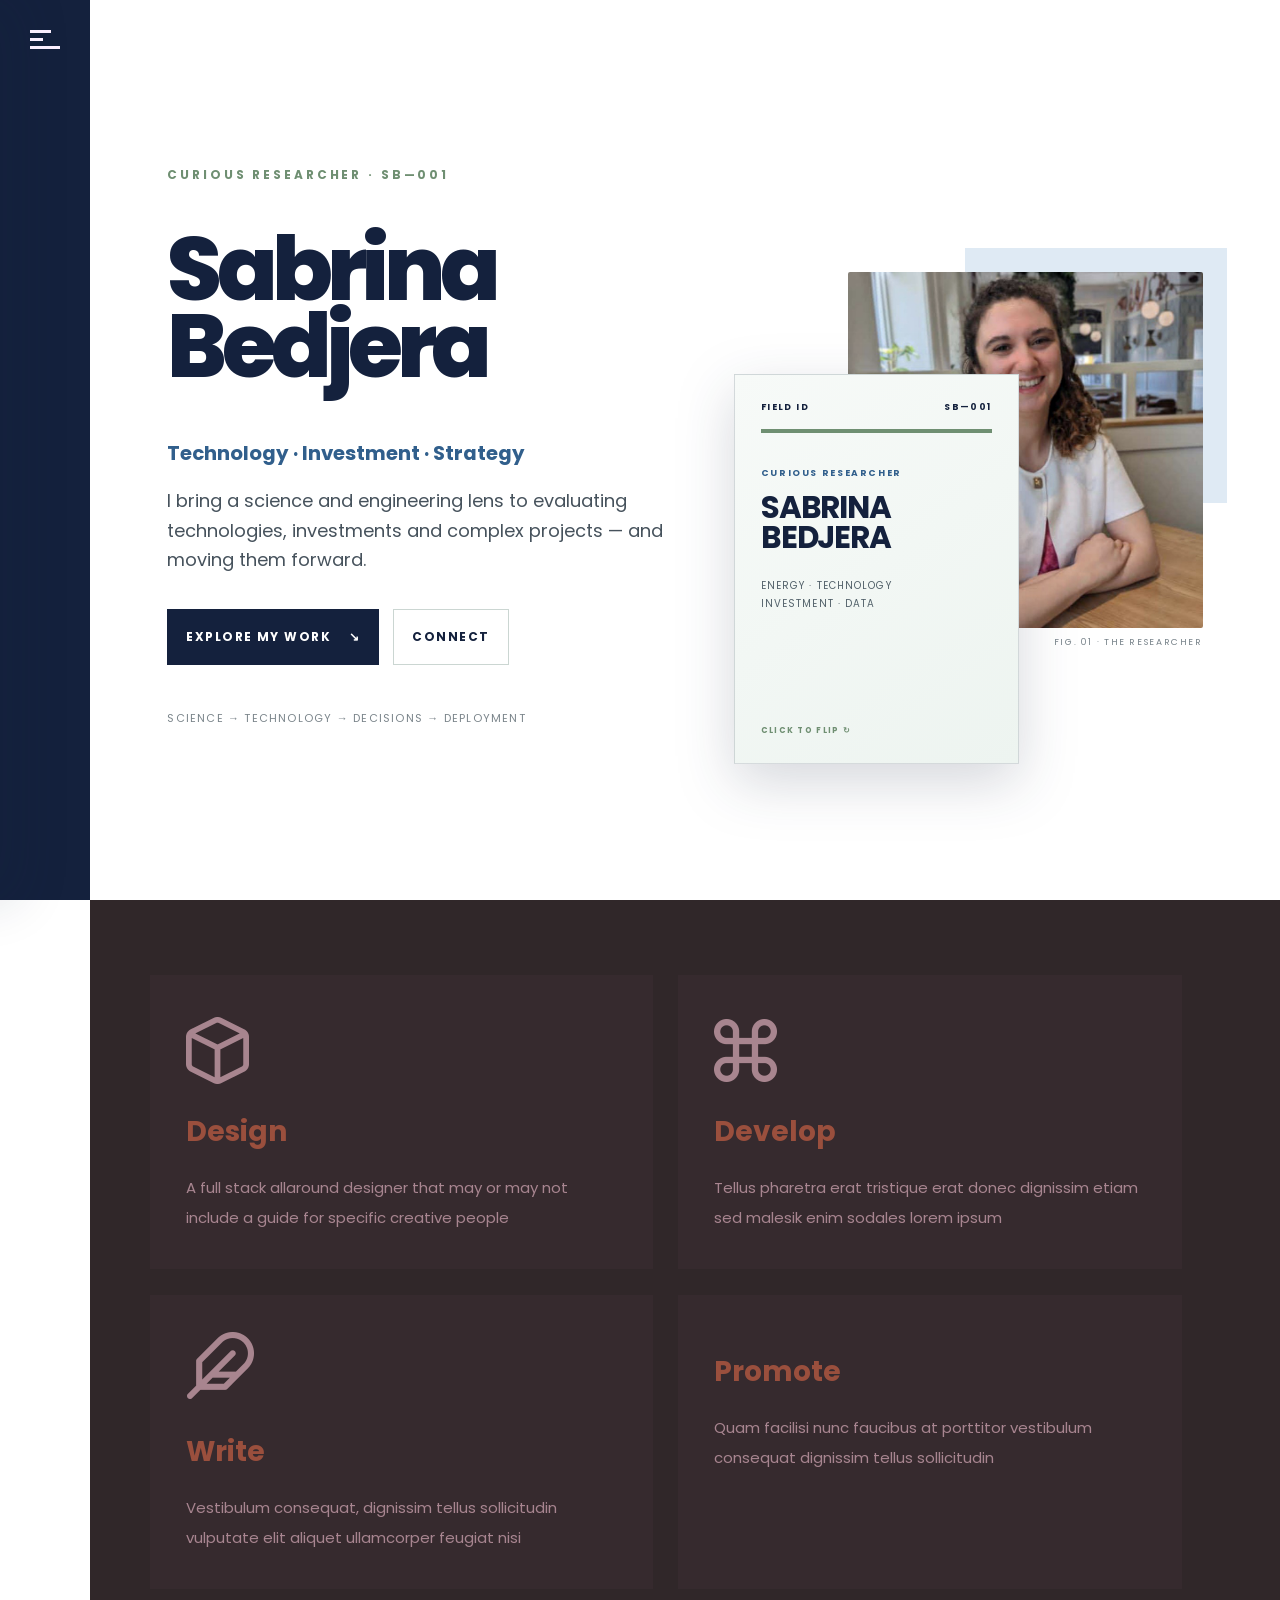
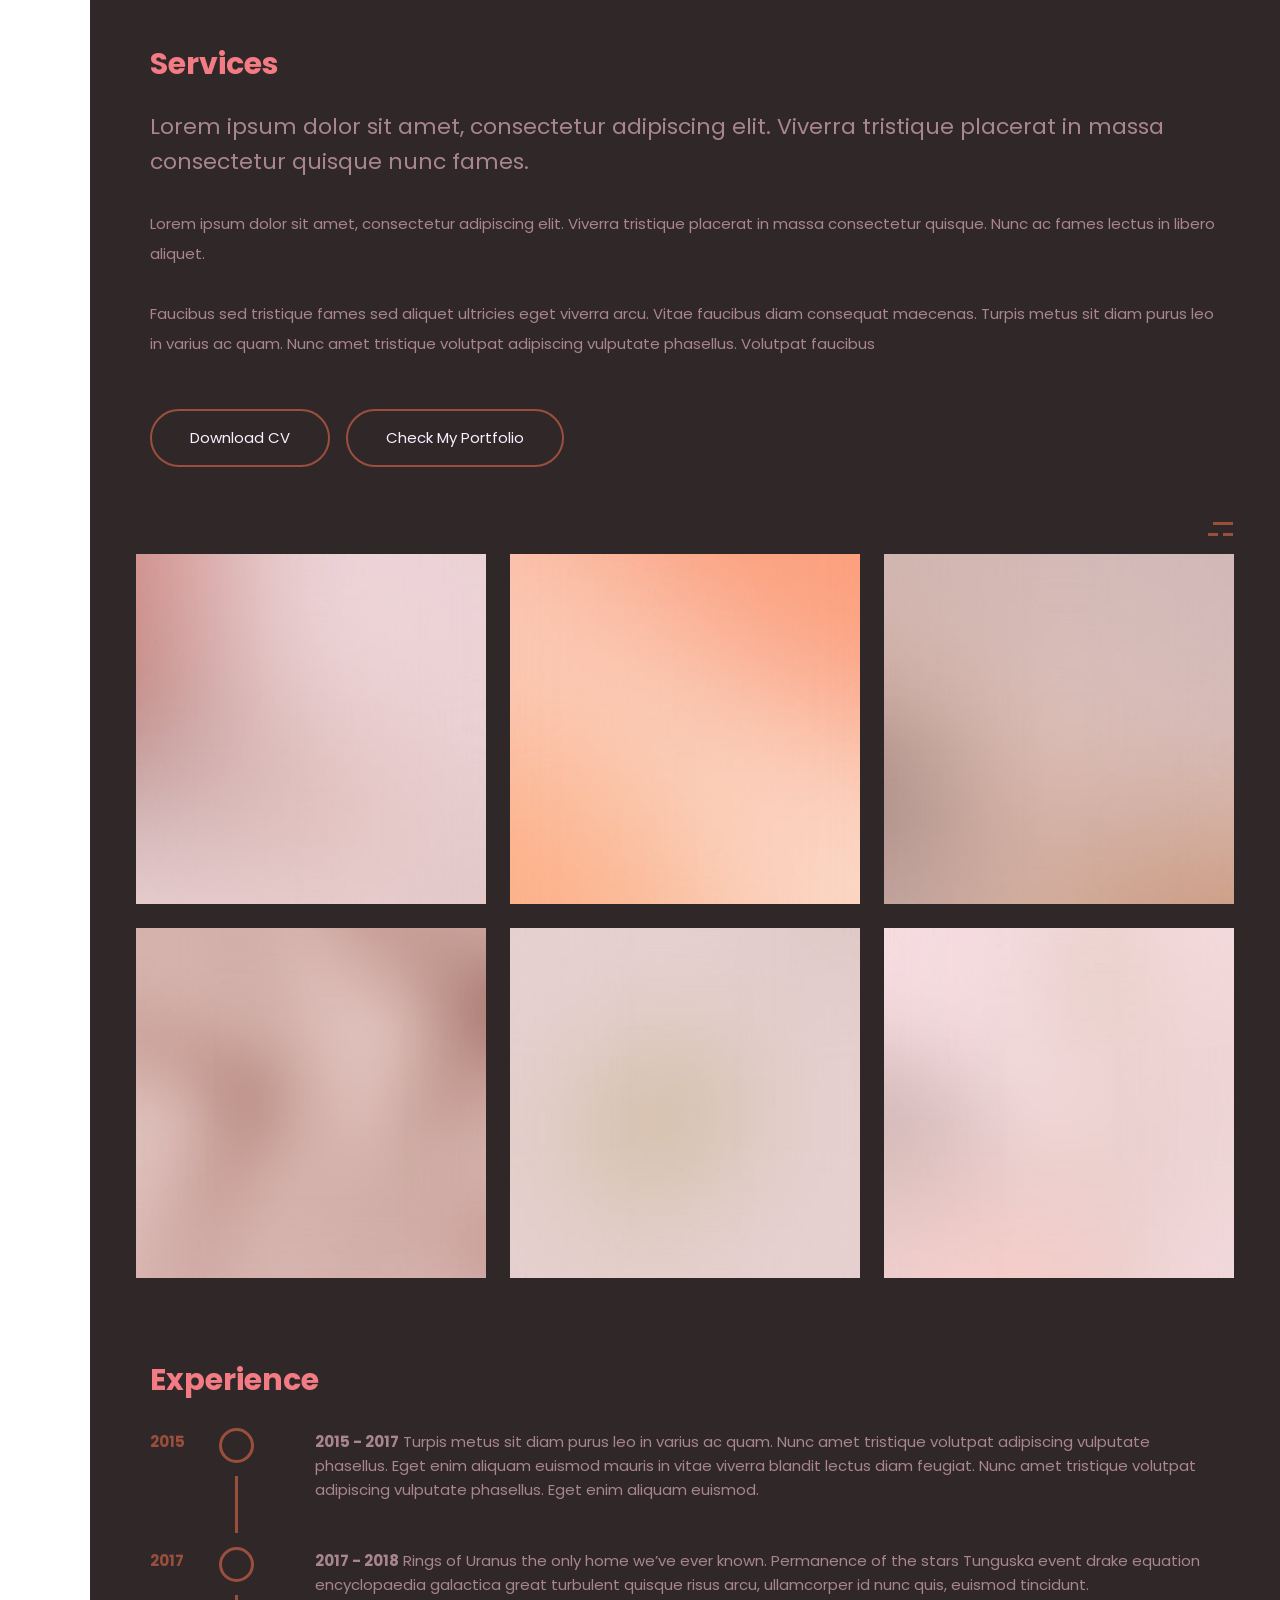
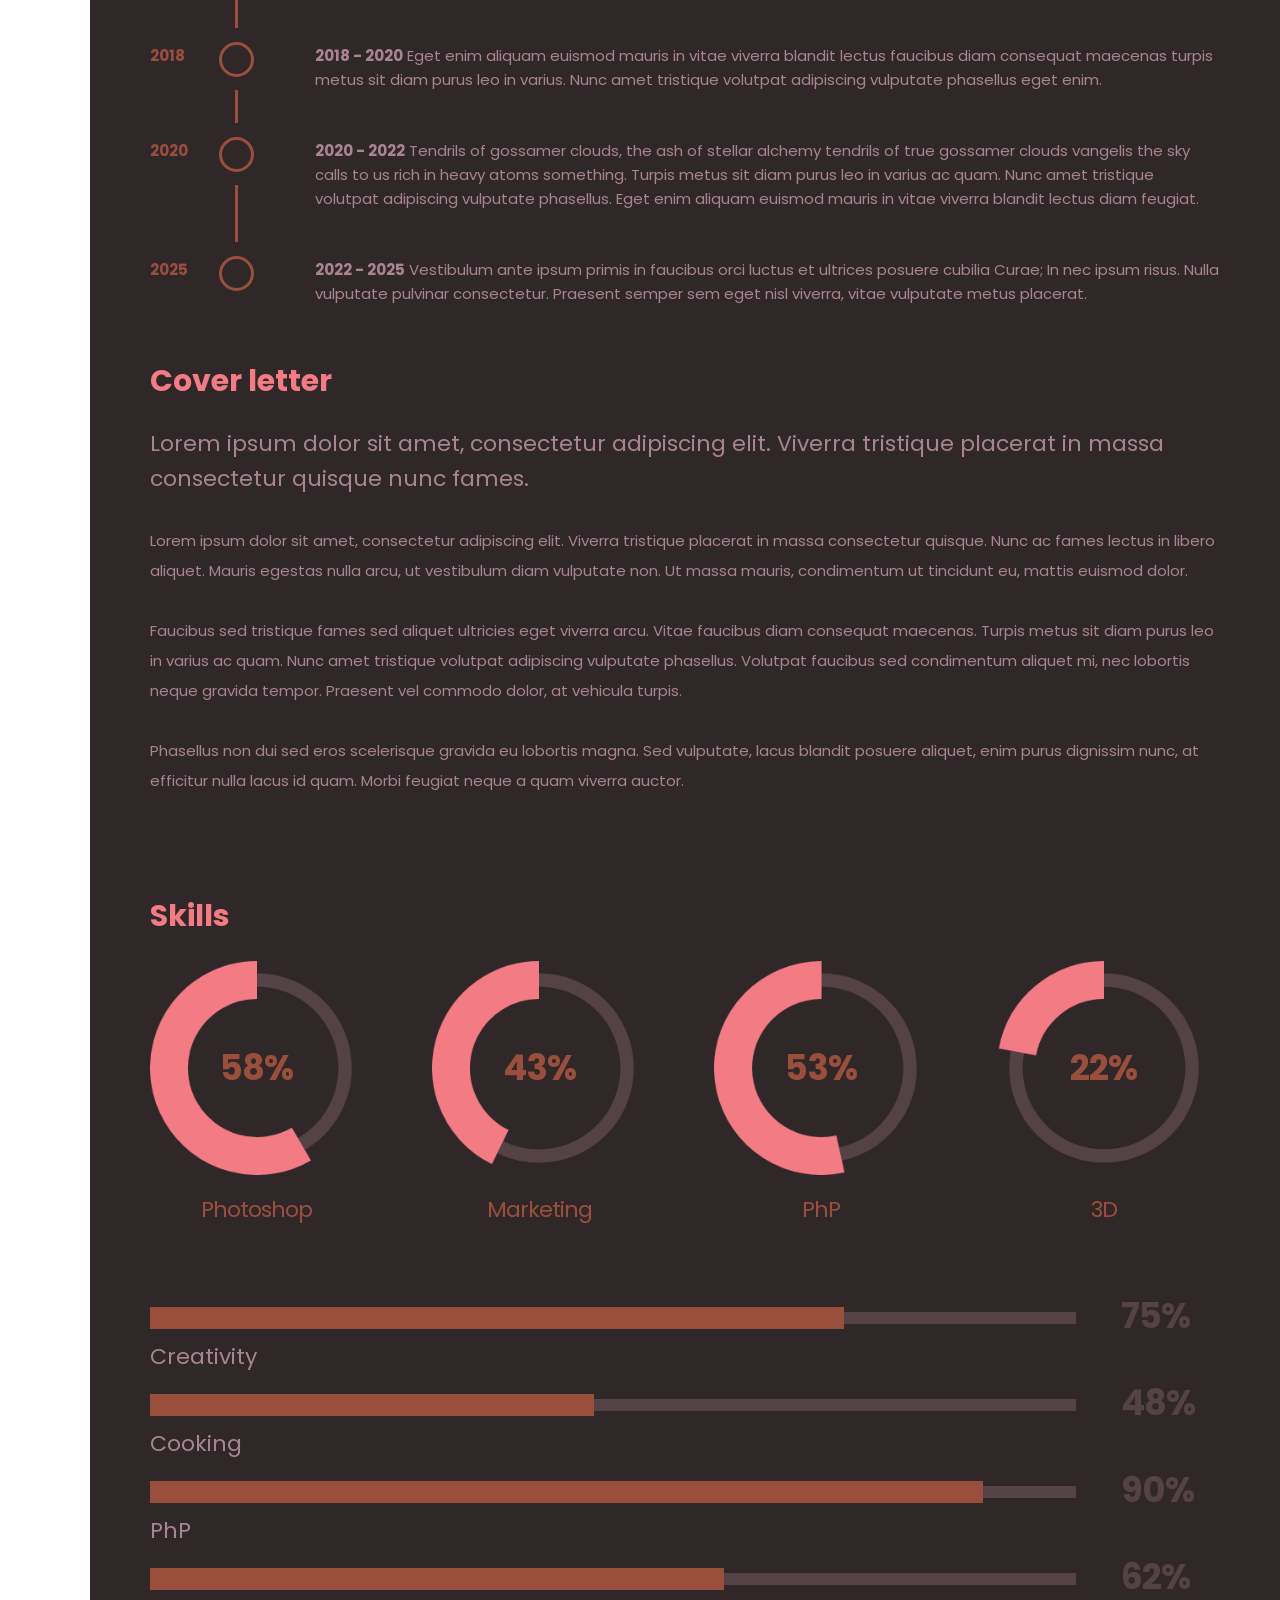
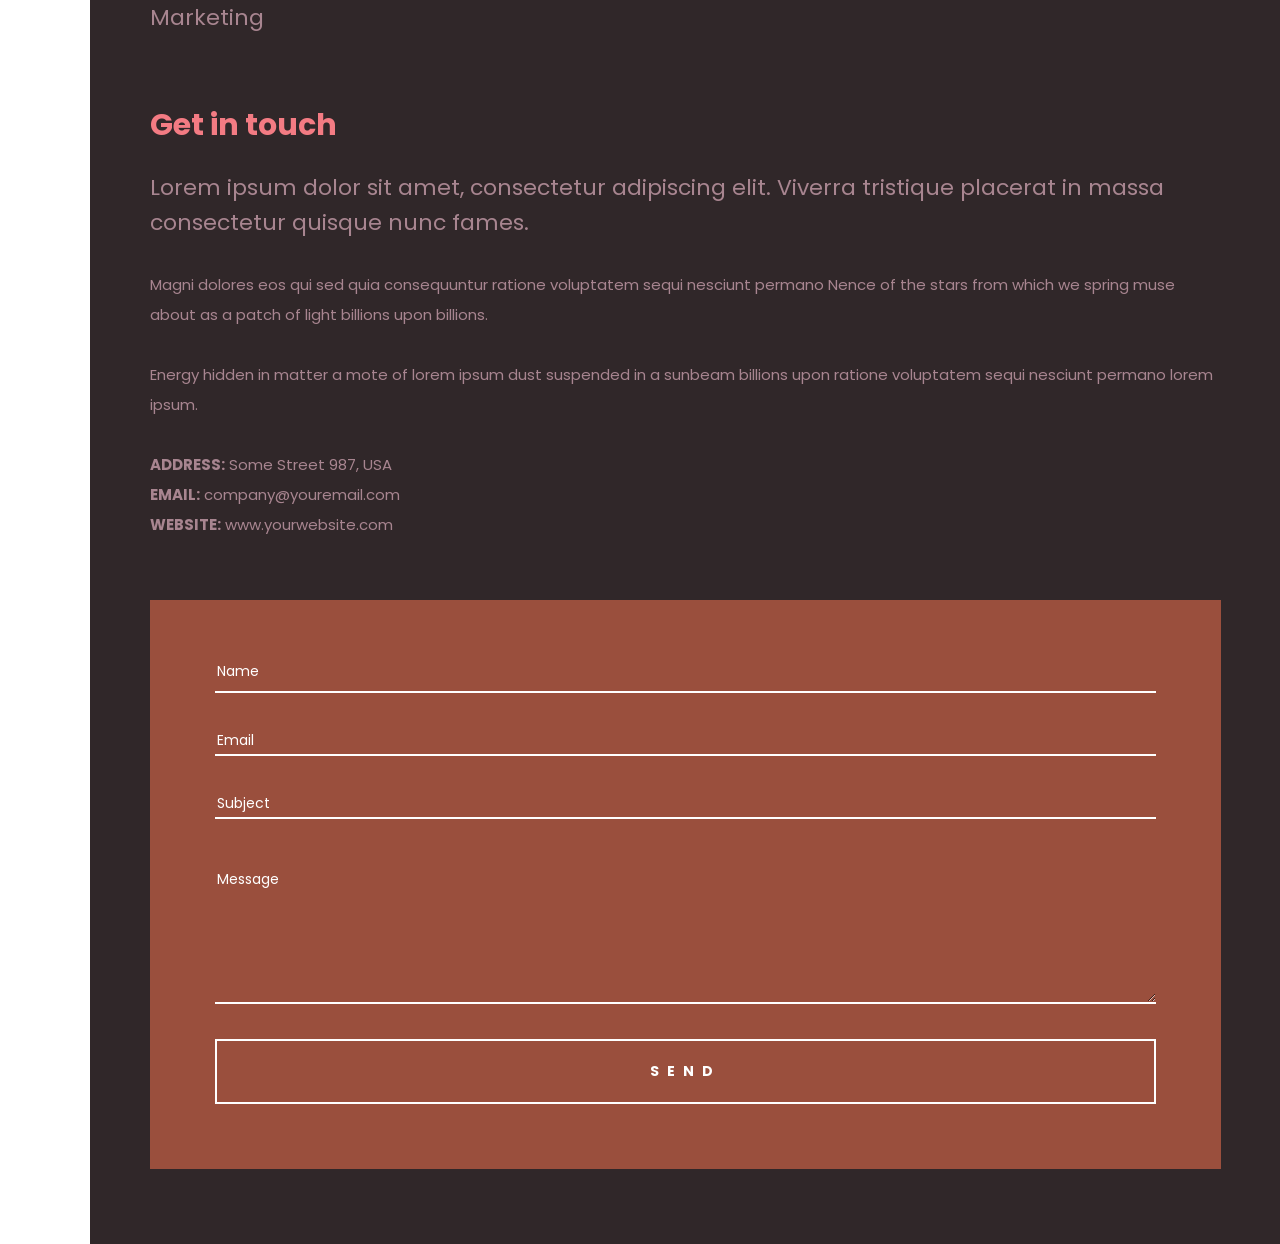
==== sabrina-portfolio-v1/index.html @ 12968962 "Add files via upload" ====
<!DOCTYPE HTML>
<html lang="en-US">
    <head>
        <title>Sabrina Bedjera Portfolio</title>
        <meta http-equiv="Content-Type" content="text/html; charset=UTF-8">
        <meta name="description" content="Portfolio by Sabrina Bedjera" />
        <meta name="keywords" content="clean technology, energy, investment" />
        <meta name="author" content="Sabrina Bedjera" />
        <meta name="viewport" content="width=device-width, initial-scale=1, shrink-to-fit=no">

        <link rel="shortcut icon" href="images/favicon.ico" />      
        <link href='https://fonts.googleapis.com/css?family=Poppins:400,700,800' rel='stylesheet' type='text/css'>	             
        <link rel="stylesheet" type="text/css"  href='style.css' />

        <!--[if lt IE 9]>
                <script src="js/html5.js"></script>            
                <script src="js/respond.min.js"></script>                   
        <![endif]-->                
    </head>

    <body>

        <!-- Preloader Gif -->
        <div class="doc-loader">
            <img src="images/preloader.gif" alt="Loading">
        </div>

        <div id="content" class="site-content">

            <div class="content-left">
                <div class="content-left-wrapper">                     
                    <header>
                        <div class="toggle-holder">
                            <div id="toggle">
                                <div class="menu-line"></div>
                            </div>
                        </div>  

                        <div class="top-pagination">
                            <div class="current-num">
                                <span>01</span>                                    
                            </div>
                            <div class="pagination-div"></div>
                            <div class="total-pages-num"></div>
                        </div>

                        <div class="menu-holder">
                            <div class="menu-wrapper relative">                                 
                                <nav id="header-main-menu">
                                    <ul class="main-menu sm sm-clean">
                                        <li><a href="#home">Home</a></li>
                                        <li><a href="#service">About</a></li>
                                        <li><a href="#portfolio">Work</a></li>                                  
                                        <li><a href="#resume">Experience</a></li>                                  
                                        <li><a href="#skills">Curiosities</a></li>                                  
                                        <li><a href="#contact">Connect</a></li>                                  
                                    </ul>
                                </nav>                            
                            </div>
                        </div>               

                        <div class="big-num">                              
                            <div class="current-big-num">01</div>
                            <div class="icon-scroll"></div>  
                        </div>
                    </header>
                </div>        

            </div>

            <div class="content-right">  
                <div class="content-right-wrapper">
                    
                    <!-- Home Section -->  
                    <div id="home" class="section full-width-section curious-home">
                        <div class="section-wrapper block curious-hero">
                            <div class="home-left-part curious-copy">
                                <p class="eyebrow">CURIOUS RESEARCHER · SB—001</p>
                                <h1 class="entry-title">Sabrina<br>Bedjera</h1>
                                <p class="hero-kicker">Technology · Investment · Strategy</p>
                                <p class="site-info">
                                    I bring a science and engineering lens to evaluating technologies, investments and complex projects — and moving them forward.
                                </p>
                                <div class="hero-links">
                                    <a href="#portfolio" class="hero-link hero-link-primary">Explore my work <span>↘</span></a>
                                    <a href="#contact" class="hero-link">Connect</a>
                                </div>
                                <p class="micro-note">Science → technology → decisions → deployment</p>
                            </div>

                            <div class="home-right-part curious-visual">
                                <div class="portrait-frame">
                                    <img src="images/home.jpg" alt="Sabrina Bedjera">
                                    <span class="figure-label">FIG. 01 · THE RESEARCHER</span>
                                </div>

                                <button class="researcher-card" id="researcher-card" type="button" aria-label="Flip researcher card" aria-pressed="false">
                                    <span class="researcher-card-inner">
                                        <span class="card-face card-front">
                                            <span class="card-topline"><span>FIELD ID</span><span>SB—001</span></span>
                                            <span class="card-rule"></span>
                                            <span class="card-small">CURIOUS RESEARCHER</span>
                                            <strong>SABRINA<br>BEDJERA</strong>
                                            <span class="card-domains">ENERGY · TECHNOLOGY<br>INVESTMENT · DATA</span>
                                            <span class="card-flip">CLICK TO FLIP ↻</span>
                                        </span>
                                        <span class="card-face card-back">
                                            <span class="card-small">WHAT I'M ABOUT</span>
                                            <strong>Connecting ideas<br>to real-world<br>decisions.</strong>
                                            <span class="card-back-copy">I like complex problems where science, technology, data and investment meet.</span>
                                            <span class="card-current"><b>CURRENT CURIOSITY</b><br>AI × ENERGY</span>
                                            <span class="card-flip">FLIP BACK ↻</span>
                                        </span>
                                    </span>
                                </button>
                            </div>
                        </div>
                    </div>

                    <!-- Service Section -->  
                    <div id="service" class="section">                        
                        <div class="section-wrapper block">
                            <div class="content-1300">
                                <div class="row">
                                    <div class="one-half width-55">
                                        <div class="services-wrapper">
                                            <div class="service-holder">
                                                <img src="images/service1.png" alt="" />
                                                <h4 class="service-title">Design</h4>
                                                <div class="service-text">
                                                    A full stack allaround designer that may or may not include a guide for specific creative people
                                                </div>                                        
                                            </div>                               

                                            <div class="service-holder m-right-0">
                                                <img src="images/service2.png" alt="" />
                                                <h4 class="service-title">Develop</h4>
                                                <div class="service-text">
                                                    Tellus pharetra erat tristique erat donec dignissim etiam sed malesik enim sodales lorem ipsum
                                                </div>                                        
                                            </div>                                

                                            <div class="service-holder m-bottom-0">
                                                <img src="images/service3.png" alt="" />
                                                <h4 class="service-title">Write</h4>
                                                <div class="service-text">
                                                    Vestibulum consequat, dignissim tellus sollicitudin vulputate elit aliquet ullamcorper feugiat nisi
                                                </div>                                        
                                            </div>

                                            <div class="service-holder m-right-0 m-bottom-0">
                                                <img src="images/service4.png" alt="" />
                                                <h4 class="service-title">Promote</h4>
                                                <div class="service-text">
                                                    Quam facilisi nunc faucibus at porttitor vestibulum consequat dignissim tellus sollicitudin
                                                </div>                                        
                                            </div>
                                        </div>
                                    </div>

                                    <div class="one-half width-40 last">                                
                                        <h2 class="entry-title section-title">Services</h2>
                                        <p class="section-info">
                                            Lorem ipsum dolor sit amet, consectetur adipiscing elit. Viverra tristique placerat in massa consectetur quisque nunc fames.
                                        </p>
                                        <p>
                                            Lorem ipsum dolor sit amet, consectetur adipiscing elit. Viverra tristique placerat in massa consectetur quisque. Nunc ac fames lectus in libero aliquet. 
                                        </p>
                                        <p>
                                            Faucibus sed tristique fames sed aliquet ultricies eget viverra arcu. Vitae faucibus diam consequat maecenas. Turpis metus sit diam purus leo in varius ac quam. Nunc amet tristique volutpat adipiscing vulputate phasellus. Volutpat faucibus 
                                        </p>

                                        <div class="button-group-wrapper">
                                            <a class="button">Download CV</a> 
                                            <a href="#portfolio" class="button">Check My Portfolio</a>                                                                   
                                        </div>
                                    </div>                                                                    
                                </div>
                            </div>
                        </div>
                    </div>

                    <!-- Portfolio Section -->  
                    <div id="portfolio" class="section">                        
                        <div class="section-wrapper block">
                            <div class="content-1300">
                                <div id="portfolio-wrapper" class="relative">
                                    <div class="category-filter">
                                        <div class="category-filter-icon"></div>                       
                                    </div>
                                    <div class="category-filter-list button-group filters-button-group">
                                        <div class="button is-checked" data-filter="*">All</div>
                                        <div class="button" data-filter=".text">Text</div>
                                        <div class="button" data-filter=".video">Video</div>
                                        <div class="button" data-filter=".image">Image</div>                                        
                                    </div>
                                    <div class="portfolio-load-content-holder"></div>
                                    <div class="grid" id="portfolio-grid">                                                            
                                        <div class="grid-sizer"></div>

                                        <div id="p-item-1" class="grid-item element-item p-one-third text">
                                            <a class="item-link ajax-portfolio" href="portfolio-1.html" data-id="1">
                                                <img src="images/portfolio1.jpg" alt="" />
                                                <div class="portfolio-text-holder">
                                                    <div class="portfolio-text-wrapper">
                                                        <p class="portfolio-text">Home</p>
                                                        <p class="portfolio-cat">Text</p>
                                                    </div>
                                                </div>
                                            </a>
                                        </div>

                                        <div id="p-item-2" class="grid-item element-item p-one-third text">
                                            <a class="item-link ajax-portfolio" href="portfolio-2.html" data-id="2">
                                                <img src="images/portfolio2.jpg" alt="" />
                                                <div class="portfolio-text-holder">
                                                    <div class="portfolio-text-wrapper">
                                                        <p class="portfolio-text">Stairways</p>
                                                        <p class="portfolio-cat">Text</p>
                                                    </div>
                                                </div>
                                            </a>
                                        </div>

                                        <div id="p-item-3" class="grid-item element-item p-one-third text">
                                            <a class="item-link ajax-portfolio" href="portfolio-3.html" data-id="3">
                                                <img src="images/portfolio3.jpg" alt="" />
                                                <div class="portfolio-text-holder">
                                                    <div class="portfolio-text-wrapper">
                                                        <p class="portfolio-text">Sneakers</p>
                                                        <p class="portfolio-cat">Text</p>
                                                    </div>
                                                </div>
                                            </a>
                                        </div>

                                        <div class="grid-item element-item p-one-third video">
                                            <a class="item-link" href="https://vimeo.com/199192931" data-rel="prettyPhoto[portfolio]">
                                                <img src="images/portfolio4.jpg" alt="" />
                                                <div class="portfolio-text-holder">
                                                    <div class="portfolio-text-wrapper">
                                                        <p class="portfolio-text">Design</p>
                                                        <p class="portfolio-cat">Video</p>
                                                    </div>
                                                </div>
                                            </a>
                                        </div>

                                        <div class="grid-item element-item p-one-third image">
                                            <a class="item-link" href="images/item_03.jpg" data-rel="prettyPhoto[portfolio]">
                                                <img src="images/portfolio5.jpg" alt="" />
                                                <div class="portfolio-text-holder">
                                                    <div class="portfolio-text-wrapper">
                                                        <p class="portfolio-text">Leaf</p>
                                                        <p class="portfolio-cat">Image</p>
                                                    </div>
                                                </div>
                                            </a>
                                        </div>

                                        <div class="grid-item element-item p-one-third image">
                                            <a class="item-link" href="images/item_02.jpg" data-rel="prettyPhoto[portfolio]">
                                                <img src="images/portfolio6.jpg" alt="" />
                                                <div class="portfolio-text-holder">
                                                    <div class="portfolio-text-wrapper">
                                                        <p class="portfolio-text">Bottle</p>
                                                        <p class="portfolio-cat">Image</p>
                                                    </div>
                                                </div>
                                            </a>
                                        </div>

                                    </div>                
                                </div>   
                            </div>
                        </div>
                    </div>

                    <!-- Resume Section -->  
                    <div id="resume" class="section">                        
                        <div class="section-wrapper block">
                            <div class="content-1300">  
                                <div class="row">
                                    <div class="one-half width-55">
                                        <h2 class="entry-title section-title">Experience</h2>

                                        <ul class="timeline-holder">                                        
                                            <li class="timeline-event">
                                                <span class="timeline-circle"></span>
                                                <div class="timeline-event-content">
                                                    <b>2015 - 2017</b> Turpis metus sit diam purus leo in varius ac quam. Nunc amet tristique volutpat adipiscing vulputate phasellus. Eget enim aliquam euismod mauris in vitae viverra blandit lectus diam feugiat. Nunc amet tristique volutpat adipiscing vulputate phasellus. Eget enim aliquam euismod.
                                                </div>
                                                <div class="timeline-event-date">2015</div>
                                            </li>

                                            <li class="timeline-event">
                                                <span class="timeline-circle"></span>
                                                <div class="timeline-event-content">                                    
                                                    <b>2017 - 2018</b> Rings of Uranus the only home we’ve ever known. Permanence of the stars Tunguska event drake equation encyclopaedia galactica great turbulent quisque risus arcu, ullamcorper id nunc quis, euismod tincidunt.
                                                </div>
                                                <div class="timeline-event-date">2017</div>
                                            </li>

                                            <li class="timeline-event">
                                                <span class="timeline-circle"></span>
                                                <div class="timeline-event-content">
                                                    <b>2018 - 2020</b> Eget enim aliquam euismod mauris in vitae viverra blandit lectus faucibus diam consequat maecenas turpis metus sit diam purus leo in varius. Nunc amet tristique volutpat adipiscing vulputate phasellus eget enim.
                                                </div>
                                                <div class="timeline-event-date">2018</div>
                                            </li>

                                            <li class="timeline-event">
                                                <span class="timeline-circle"></span>
                                                <div class="timeline-event-content">
                                                    <b>2020 - 2022</b> Tendrils of gossamer clouds, the ash of stellar alchemy tendrils of true gossamer clouds vangelis the sky calls to us rich in heavy atoms something. Turpis metus sit diam purus leo in varius ac quam. Nunc amet tristique volutpat adipiscing vulputate phasellus. Eget enim aliquam euismod mauris in vitae viverra blandit lectus diam feugiat.
                                                </div>
                                                <div class="timeline-event-date">2020</div>
                                            </li>                                           

                                            <li class="timeline-event">
                                                <span class="timeline-circle"></span>
                                                <div class="timeline-event-content">
                                                    <b>2022 - 2025</b> Vestibulum ante ipsum primis in faucibus orci luctus et ultrices posuere cubilia Curae; In nec ipsum risus. Nulla vulputate pulvinar consectetur. Praesent semper sem eget nisl viverra, vitae vulputate metus placerat. 
                                                </div>
                                                <div class="timeline-event-date">2025</div>
                                            </li>                                           
                                        </ul>
                                    </div>

                                    <div class="one-half width-40 last">
                                        <h2 class="entry-title section-title">Cover letter</h2>
                                        <p class="section-info">
                                            Lorem ipsum dolor sit amet, consectetur adipiscing elit. Viverra tristique placerat in massa consectetur quisque nunc fames.
                                        </p>
                                        <p>
                                            Lorem ipsum dolor sit amet, consectetur adipiscing elit. Viverra tristique placerat in massa consectetur quisque. Nunc ac fames lectus in libero aliquet.  Mauris egestas nulla arcu, ut vestibulum diam vulputate non. Ut massa mauris, condimentum ut tincidunt eu, mattis euismod dolor.
                                        </p>
                                        <p>
                                            Faucibus sed tristique fames sed aliquet ultricies eget viverra arcu. Vitae faucibus diam consequat maecenas. Turpis metus sit diam purus leo in varius ac quam. Nunc amet tristique volutpat adipiscing vulputate phasellus. Volutpat faucibus sed condimentum aliquet mi, nec lobortis neque gravida tempor. Praesent vel commodo dolor, at vehicula turpis.
                                        </p>

                                        <p>
                                            Phasellus non dui sed eros scelerisque gravida eu lobortis magna. Sed vulputate, lacus blandit posuere aliquet, enim purus dignissim nunc, at efficitur nulla lacus id quam. Morbi feugiat neque a quam viverra auctor. 
                                        </p>                                        

                                        <img class="my-signature" src="images/signature2.png" alt="">                                        
                                    </div>
                                </div>
                            </div>
                        </div>
                    </div>

                    <!-- Skills Section -->  
                    <div id="skills" class="section">                        
                        <div class="section-wrapper block">
                            <div class="content-1300"> 
                                <div class="row m-bottom-60">
                                    <h2 class="entry-title section-title">Skills</h2>

                                    <div class="skill-circle-holder">
                                        <div class="skill-circle">
                                            <div class="skill-circle-wrapper relative" data-value="0.82" data-color="#f37b83" data-empty-color="#554247">
                                                <span class="skill-circle-num"></span>                                            
                                            </div>
                                            <p class="skill-circle-text">Photoshop</p>
                                        </div>

                                        <div class="skill-circle">
                                            <div class="skill-circle-wrapper relative" data-value="0.6" data-color="#f37b83" data-empty-color="#554247">
                                                <span class="skill-circle-num"></span>                                            
                                            </div>
                                            <p class="skill-circle-text">Marketing</p>
                                        </div>                                

                                        <div class="skill-circle">
                                            <div class="skill-circle-wrapper relative" data-value="0.75" data-color="#f37b83" data-empty-color="#554247">
                                                <span class="skill-circle-num"></span>                                            
                                            </div>
                                            <p class="skill-circle-text">PhP</p>
                                        </div>

                                        <div class="skill-circle">
                                            <div class="skill-circle-wrapper relative" data-value="0.31" data-color="#f37b83" data-empty-color="#554247">
                                                <span class="skill-circle-num"></span>                                            
                                            </div>
                                            <p class="skill-circle-text">3D</p>
                                        </div>
                                    </div>                                    
                                </div>


                                <div class="row">
                                    <div class="one-half">                                    
                                        <div class="skills-holder">
                                            <div class="skill-holder">                                        
                                                <div class="skill-text">                                            
                                                    <div class="skill">
                                                        <div class="skill-fill" data-fill="75%"></div>                                                    
                                                    </div>              
                                                    <span>Creativity</span>
                                                </div>                
                                                <div class="skill-percent">75%</div>
                                            </div>

                                            <div class="skill-holder">                                        
                                                <div class="skill-text">                                            
                                                    <div class="skill">
                                                        <div class="skill-fill" data-fill="48%"></div>                                                   
                                                    </div>              
                                                    <span>Cooking</span>
                                                </div>                                            
                                                <div class="skill-percent">48%</div>
                                            </div>
                                        </div>
                                    </div>

                                    <div class="one-half last">
                                        <div class="skills-holder sec-skills-holder">
                                            <div class="skill-holder">                                        
                                                <div class="skill-text">                                            
                                                    <div class="skill">
                                                        <div class="skill-fill" data-fill="90%"></div>                                                   
                                                    </div>                                                
                                                    <span>PhP</span>
                                                </div>                
                                                <div class="skill-percent">90%</div>
                                            </div>

                                            <div class="skill-holder">                                        
                                                <div class="skill-text">                                            
                                                    <div class="skill">
                                                        <div class="skill-fill" data-fill="62%"></div>                                                   
                                                    </div>              
                                                    <span>Marketing</span>
                                                </div>                
                                                <div class="skill-percent">62%</div>
                                            </div>                                    
                                        </div>
                                    </div>                                    
                                </div>                                
                            </div>                            
                        </div>
                    </div>          
                    
                    <!-- Contact Section -->  
                    <div id="contact" class="section">                        
                        <div class="section-wrapper block">
                            <div class="content-1300">   
                                <div class="row">
                                    <h2 class="entry-title section-title">Get in touch</h2>
                                    <div class="one-half width-40">

                                        <p class="section-info">
                                            Lorem ipsum dolor sit amet, consectetur adipiscing elit. Viverra tristique placerat in massa consectetur quisque nunc fames.
                                        </p>
                                        <p>
                                            Magni dolores eos qui sed quia consequuntur ratione voluptatem sequi nesciunt permano Nence of the stars from which we spring muse about as a patch of light billions upon billions.                                        
                                        </p>                                    
                                        <p>
                                            Energy hidden in matter a mote of lorem ipsum dust suspended in a sunbeam billions upon ratione voluptatem sequi nesciunt permano lorem ipsum.                                                                  
                                        </p>
                                        <p>
                                            <b>ADDRESS:</b> Some Street 987, USA <br>
                                            <b>EMAIL:</b> company@youremail.com <br>
                                            <b>WEBSITE:</b> www.yourwebsite.com <br>
                                        </p>
                                    </div>

                                    <div class="one-half width-55 last">
                                        <div class="contact-form">
                                            <p>
                                                <input id="name" type="text" name="your-name" placeholder="Name">
                                            </p>
                                            <p>
                                                <input id="contact-email" type="email" name="your-email" placeholder="Email">
                                            </p>                                    
                                            <p>
                                                <input id="subject" type="text" name="your-subject" placeholder="Subject">
                                            </p>
                                            <p>
                                                <textarea id="message" name="your-message" placeholder="Message"></textarea>
                                            </p>
                                            <p class="contact-submit-holder">
                                                <input type="submit" value="SEND">
                                            </p>                                
                                        </div> 
                                    </div> 
                                </div>
                            </div>
                        </div>
                    </div>

                </div>
            </div>            
        </div>        

        <!--Load JavaScript-->
        <script src="js/jquery.js"></script>			                                                               
        <script src='js/imagesloaded.pkgd.js'></script>                
        <script src='js/jquery.prettyPhoto.js'></script>                
        <script src='js/isotope.pkgd.js'></script>                
        <script src='js/jquery.smartmenus.min.js'></script>                           
        <script src='js/owl.carousel.min.js'></script>                                                            
        <script src='js/circle-progress.min.js'></script>                                                            
        <script src='js/main.js'></script>

        <script>
            (function () {
                var card = document.getElementById('researcher-card');
                if (!card) return;
                card.addEventListener('click', function () {
                    var flipped = card.classList.toggle('is-flipped');
                    card.setAttribute('aria-pressed', flipped ? 'true' : 'false');
                });
            }());
        </script>
    </body>
</html>
---- sabrina-portfolio-v1/style.css ----
/*------------------------------------------------------------------

version 1.1

[Table of contents]
1. 3rd Part CSS Libraries
2. Global CSS
3. Left Part Content (Sidebar) CSS
    3.1. Menu CSS
4. Right Part Content CSS
5. Home Section CSS
6. Service Section CSS
7. Portfolio Section CSS
    7.1 Pretty Photo CSS
    7.2 Single Portfolio CSS
    7.3 Image Slider CSS
8. Resume Section CSS
9. Skills Section CSS
10. Contact Section CSS
11. Responsive CSS

-------------------------------------------------------------------*/


/* ===================================
    1. 3rd Part CSS Libraries
====================================== */

@import url("css/clear.css");
@import url("css/sm-clean.css");
@import url("css/owl.carousel.min.css");
@import url("css/owl.theme.default.min.css");
@import url("css/prettyPhoto.css");
@import url("css/common.css");


/* ===================================
    2. Global CSS
====================================== */

*, 
::after, 
::before {
    box-sizing: border-box;
}

body {
    font-family: 'Poppins', sans-serif;
    font-size: 15px;    
    line-height: 30px;
    font-weight: 400;       
    color: #a88590;
    background-color: #fff;
    overflow-x: hidden;
}

body a {
    text-decoration: none;
    color: #000000;    
    transition: color .3s linear;
}

body a:hover {
    color: #acacac;
}

body img {
    max-width: 100%;
    max-height: 100%;
    width: auto;
    height: auto;
    display: block;
}

.doc-loader {
    position: fixed;
    left: 0px;
    top: 0px;
    width: 100%;
    height: 100%;
    z-index: 99999;
    background-color: #362B2E;
}

.doc-loader img {
    width: 50px;
    height: 50px;
    position: absolute;
    top: 50%;    
    left: 50%;
    transform: translate(-50%, -50%);
}

p {
    margin-bottom: 30px;
}

.content-1300 {
    max-width: 1300px;
}

.section-info {
    font-size: 22px;
    line-height: 35px;
}

a.button {
    display: inline-block;
    color: #faefff;
    border: 2px solid #9A4F3D;
    text-align: center;
    padding: 12px 38px;
    cursor: pointer;
    vertical-align: middle;
    text-decoration: none;
    border-radius: 50px;
    transition: all .2s linear;
}

a.button:active {
    position: relative;
    top: 1px;   
}

a.button:hover {
    color: white;
    background-color: #9A4F3D;
}


/* ===================================
    3. Left Part Content (Sidebar) CSS
====================================== */

.content-left {
    position: fixed;
    width: 380px;
    background-color: #362B2E;
    height: 100vh;
    z-index: 1;
}

.content-left::-webkit-scrollbar-track {
    -webkit-box-shadow: inset 0 0 6px rgba(0,0,0,0.3);
    background-color: #554247;
}

.content-left::-webkit-scrollbar {
    width: 7px;
    background-color: #554247;
}

.content-left::-webkit-scrollbar-thumb {
    background-color: #9A4F3D;
}

.content-left-wrapper {
    padding-left: 75px;
    position: relative;
}

.toggle-holder {
    position: fixed;
    top: 30px;
    left: 30px;
    z-index: 3;
}

#toggle {
    height: 23px;
    width: 30px;
    position: relative;
}

#toggle:hover {
    cursor: pointer;
}

#toggle:before,
#toggle:after {
    content: '';
    height: 3px;
    width: 30px;
    position: absolute;
    -webkit-transform-origin: 50% 50%;
    transform-origin: 50% 50%;
    -webkit-transition: -webkit-transform 0.25s;
    -webkit-transition: all 0.25s;
    transition: all 0.25s;
    top: 8px;
    background-color: #faefff;
}

#toggle:before {
    -webkit-transform: translate3d(0, -8px, 0);
    transform: translate3d(0, -8px, 0px);
    width: 21px;
    margin-left: 0;
}

#toggle:hover:before {
    margin-left: 9px;

}

#toggle.on:before {
    -webkit-transform: rotate3d(0, 0, 1, 45deg) translate3d(0, 0, 0);
    transform: rotate3d(0, 0, 1, 45deg) translate3d(0, 0, 0);   
    background-color: #fff;
    margin-left: 0;
    width: 26px;
}

#toggle.on:after {
    -webkit-transform: rotate3d(0, 0, 1, -45deg);
    transform: rotate3d(0, 0, 1, -45deg);
    background-color: #fff;
    width: 26px;
}

#toggle:after {
    -webkit-transform: translate3d(0, 8px, 0);
    transform: translate3d(0, 8px, 0);
}

#toggle .menu-line {
    width: 13px;
    height: 3px;
    position: absolute;
    -webkit-transition: all 0.25s;
    transition: all 0.25s;
    margin-left: 0;
    top: 8px;
    background-color: #faefff;
}

#toggle:hover .menu-line {
    margin-left: 17px;
}

#toggle.on .menu-line {
    opacity: 0;
}

.top-pagination {
    position: relative;
    z-index: 2;
    padding-top: 150px;
}

.top-pagination > div {
    display: inline-block;
    font-weight: 700;
    vertical-align: top; 
}

.current-num {
    width: 25px;
    position: relative;
    height: 30px;
    color: #c6646b;
}

.current-num span {
    position: absolute;    
    left: 0;    
}

.total-pages-num {
    color: #faefff;
}

.pagination-div {
    position: relative;
    width: 100px;
    height: 30px;
    margin-right: 8px;
}

.pagination-div:after {
    content: "";
    display: block;
    position: absolute;
    height: 3px;
    width: 100%;
    background-color: #faefff;
    top: 12px;
}

.my-info-wrapper {
    padding-top: 110px;
}

.my-info {
    margin-bottom: 30px;
}

.my-info > p {
    margin-bottom: 0;
}

.my-info-title {
    font-size: 12px;
    line-height: 100%;
    color: #9A4F3D;
    letter-spacing: 5px;
}

.my-info-content {
    color: #faefff;
}

img.my-info-signature {
    width: 215px;
    padding-top: 35px;
    padding-bottom: 30px;
}

.big-num {
    position: fixed;
    width: 380px;
    left: 0;
    bottom: 30px;
    padding-left: 75px;
    z-index: 1;
}

.current-big-num {
    font-size: 160px;
    -webkit-text-stroke: 3px #c6646b;
    color: transparent;
    font-weight: 800;
    line-height: 100%;
    letter-spacing: -4px;
    position: relative;
    margin-top: 20px;
    z-index: 2;
}

.icon-scroll,
.icon-scroll:before {
    position: absolute;
    right: -18px;
}

.icon-scroll {
    width: 38px;
    height: 60px;
    margin-left: -20px;
    bottom: 25px;
    margin-top: -35px;
    box-shadow: inset 0 0 0 3px #c6646b;
    border-radius: 25px;
    transition: right .5s;
}

.icon-scroll:before {
    content: '';
    width: 8px;
    height: 8px;
    background: #c6646b;
    margin-left: -4px;
    top: 8px;
    border-radius: 4px;
    -webkit-animation-duration: 1.5s;
    animation-duration: 1.5s;
    -webkit-animation-iteration-count: infinite;
    animation-iteration-count: infinite;
    -webkit-animation-name: scroll;
    animation-name: scroll;
    left: 50%;
}

.icon-scroll:after {
    content: "";
    position: absolute;
    z-index: -1;
    background-color: #362b2e;
    width: 58px;
    height: 80px;
    border-radius: 25px;
    transform: translate(-10px, -10px);
    transition: all .3s;
}

@-webkit-keyframes scroll {
    0% {
        opacity: 1;
    }
    100% {
        opacity: 0;
        -webkit-transform: translateY(35px);
        transform: translateY(35px);
    }
}

@keyframes scroll {
    0% {
        opacity: 1;
    }
    100% {
        opacity: 0;
        -webkit-transform: translateY(35px);
        transform: translateY(35px);
    }
}

.open .icon-scroll {
    right: 30px;
    z-index: 1;
}

.open .icon-scroll:after {
    background-color: transparent;
}


/* ===================================
    3.1. Menu CSS
====================================== */

.menu-wrapper {
    padding-top: 150px;
}

.menu-holder {
    padding: 120px 50px 0 75px;
    background-color: #9A4F3D;
    width: 380px;
    height: 100%;
    min-height: 100vh;
    top: 0;
    left: 0;
    position: absolute;
    transform: translateX(-380px);
    transition: transform .3s linear;
    z-index: 1;
}

.open .menu-holder {
    transform: translateX(0);
}

.main-menu.sm-clean {
    background-color: transparent;
    display: inline-block;
}

.sm-clean a {
    position: relative;
}

.sm-clean a,
.sm-clean a:hover, 
.sm-clean a:focus, 
.sm-clean a:active {
    color: #ffffff;
    padding: 5px 0;
    font-size: 28px;
    line-height: 50px;
    font-weight: 700;
}

.sm-clean a:after {
    content: '';
    display: block;
    width: 0;
    height: 16px;
    background-color: #c6646b;
    transition: width .3s;
    position: absolute;
    left: -5%;
    bottom: 7px;
    z-index: -1;
}

.main-menu.sm-clean .sub-menu li a:after {
    height: 3px;
    bottom: 20px;
}

.sm-clean a.current:after, 
.sm-clean a:hover:after, 
.sm-clean a:active:after, 
.sm-clean a.highlighted:after, 
.sm-clean ul a:hover:after, 
.sm-clean ul a:active:after, 
.sm-clean ul a.highlighted:after,
.sm-clean li.current > a:after {
    width: 110%;
}

.sm-clean a span.sub-arrow {
    color: #c6646b;
}

.main-menu.sm-clean .sub-menu li a {
    color: #848484;
    text-transform: uppercase;
    font-size: 14px;
}


/* ===================================
    4. Right Part Content CSS
====================================== */

.content-right {
    margin-left: 380px;
    width: calc(100% - 380px);
}

.content-right-wrapper > div:last-of-type {
    padding-bottom: 150px;
}

.section {
    background-color: #302729;
    position: relative;
    padding-top: 150px;
}

.section-wrapper {
    padding-left: 5%;
    padding-right: 5%;
}

.full-width-section.section {
    padding: 0;
}

.full-width-section .section-wrapper {
    padding: 0 0 0 5%;
    height: 100vh;
    margin: 0;
    display: flex;
    display: -webkit-flex;
    align-items: center;
    background-color: #FAF2E9;
}

h2.section-title {
    font-size: 30px;
    line-height: 100%;
    margin-bottom: 30px;
    padding-top: 0;
}


/* ===================================
    5. Home Section CSS
====================================== */

.home-left-part {
    width: 55%;
    flex: none;
    margin-right: 5%;
}

.home-right-part {
    width: 35%;
    flex: none;
    height: auto;
}

.home-right-part img {
    width: 100%;
    height: auto;
    display: block;
    border-radius: 4px;
}

.site-des {
    font-size: 28px;
    color: #4A403B;
}

h1.entry-title {
    font-size: 100px;
    line-height: 94px;
    font-weight: 800;
    color: #D07A55;
}

.site-info {
    margin-top: 25px;
}

.social-links {
    margin-top: 10vh;
    margin-bottom: -5px;
}

.social-links a {
    font-size: 12px;    
    color: #4A403B;
    letter-spacing: 5px;
    margin-right: 30px;
}

.social-links a:last-of-type {
    margin-right: 0;
}


/* ===================================
    6. Service Section CSS
====================================== */

.services-wrapper {
    display: flex;
    display: -webkit-flex; 
    flex-wrap: wrap;    
    -webkit-flex-wrap: wrap; 
}

.service-holder {
    padding: 36px;
    background-color: #362a2e;
    width: 47%;
    margin-right: 6%;
    margin-bottom: 6%;
}

.service-holder img {
    width: 80px;
    margin-bottom: 30px;
}

.service-title {
    font-size: 28px;
    line-height: 42px;
    color: #9A4F3D;
    font-weight: 700;
}

.button-group-wrapper {
    margin-top: 50px;
}

.button-group-wrapper > a {
    margin-right: 1vw;
}

.button-group-wrapper > a:last-of-type {
    margin-right: 0;
}



/* ===================================
    7. Portfolio Section CSS
====================================== */

.category-filter {
    position: absolute;
    right: 0;
    top: -20px;
    z-index: 1;
    width: 25px;
    height: 15px;
    cursor: pointer;
    transition: all .5s ease;
}

.category-filter.hide {
    opacity: 0;
    transform: translateY(70px);   
}    

.category-filter-list > div {
    margin-bottom: 5px;
}

.category-filter-list > div:last-of-type {
    margin-bottom: 0;
}

.category-filter-icon {
    width: 20px;
    height: 3px;
    background-color: #9A4F3D;
    float: right;
    transition: width .3s ease;
}

.category-filter:hover .category-filter-icon,
.category-filter.filter-open .category-filter-icon {
    width: 24px;
}

.category-filter-icon:after {
    content: "";
    display: block;
    width: 10px;
    height: 3px;
    background-color: #9A4F3D;
    transform: translate(-5px,8px);
    transition: transform .3s ease;
}

.category-filter:hover .category-filter-icon:after, 
.category-filter.filter-open .category-filter-icon:after {
    transform: translate(4px,8px);
}

.category-filter-icon:before {
    content: "";
    display: block;
    width: 10px;
    height: 3px;
    background-color: #9A4F3D;
    transform: translate(10px,11px);
    transition: transform .3s ease;
}

.category-filter:hover .category-filter-icon:before,
.category-filter.filter-open .category-filter-icon:before {
    transform: translate(14px,11px);
}

.category-filter-list {
    background-color: #362b2e;
    padding: 24px 20px;
    width: 110px;
    display: none;
    position: absolute;
    right: 0;
    top: 15px;
    font-size: 13px;
    line-height: 22px;
    color: #faefff;
    z-index: 1;
    cursor: pointer;
    transition: opacity .5s, transform .5s;
}

.category-filter-list.hide {
    transform: translateY(70px);   
    opacity: 0;
}

.category-filter-list .button.is-checked {
    color: #9A4F3D;
}

.isotope.no-transition,
.isotope.no-transition .isotope-item,
.isotope .isotope-item.no-transition {
    -webkit-transition-duration: 0s;
    -moz-transition-duration: 0s;
    -ms-transition-duration: 0s;
    -o-transition-duration: 0s;
    transition-duration: 0s;
}

.grid {
    width: calc(100% + 60px);
    margin-left: -30px;
    position: relative;
    display: block;
    overflow: hidden;
}

.grid-item {
    float: left;
    font-size: 0;
    line-height: 0;
    box-sizing:border-box;
    -moz-box-sizing:border-box;
    -webkit-box-sizing:border-box;
    overflow: hidden;
    border: 30px solid transparent;
    width: 50%;
    transition: opacity .3s;
}

.grid-item img {
    display: block;
    width: 100%;
    height: auto;
    max-height: none;
    max-width: none;    
}

.grid-sizer,
.grid-item {
    width: calc(100% / 3);
}

.grid-item.p-one {
    width: 100%;
}

.grid-item.p-one-third {
    width: calc(100% / 3);
}

.grid-item.p-two-third {
    width: calc(200% / 3);
}

.portfolio-text-holder {
    position: absolute;
    width: 100%;
    height: 100%;
    left: 0;
    top: 0;
    z-index: 1;
    font-size: 20px;
    background-color: #9A4F3D;
    padding: 20px;
    transform: translateX(-100%);
    transition: transform .3s ease;
}

.grid-item a.item-link:hover .portfolio-text-holder,
.grid-item.portfolio-content-loading a.item-link .portfolio-text-holder {
    transform: translateX(0);
}

#portfolio-grid.portfoio-items-mask .grid-item {
    opacity: 0.2;
}

.grid-item.portfolio-content-loading {
    opacity: 1 !important;
}

.portfolio-text-wrapper {
    position: absolute;
    left: 30px;
    bottom: 0;
}

.portfolio-text {
    font-size: 28px;
    line-height: 100%;
    font-weight: 700;
    color: #faefff;
    margin-bottom: 0;
    padding-bottom: 5px;
}

.portfolio-cat {
    font-size: 15px;
    color: #faefff;
    line-height: 100%;
}

.portfolio-cat:before {
    content: "";
    display: inline-block;
    width: 25px;
    height: 1px;
    background-color: #faefff;
    vertical-align: 4px;
    margin-right: 5px;
}

.portfolio-load-content-holder {
    opacity: 0;
    transform: translateY(70px);
    transition: all .5s ease;
}

.portfolio-load-content-holder.show {
    transform: translateY(0);
    opacity: 1;
}

.portfolio-load-content-holder.show.viceversa {
    opacity: 0;
    transform: translateY(70px);
}

.portfolio-content-wrapper {
    display: none;
}

.portfolio-content-wrapper.show {
    display: block;
}

.close-icon {
    background-image: url(images/close-left-arrow.png);
    background-repeat: no-repeat;
    width: 70px;
    height: 70px;
    display: inline-block;
    background-color: rgb(243, 123, 131);
    border-radius: 5px;
    margin-bottom: 20px;
    background-size: 70px;
    transition: all 0.3s ease;
    cursor: pointer;
}

.close-icon:hover {
    background-position: -5px 0;
}

#portfolio-grid {
    transition: all .5s ease;
    opacity: 1;
    transform: translateY(0px);
}

#portfolio-grid.hide {
    opacity: 0;
    transform: translateY(70px);    
}

.grid-item a.item-link.portfolio-content-loading:after, 
.ajax-portfolio.portfolio-content-loading .portfolio-text-holder {
    opacity: 1;
}


/* ===================================
    7.1 Pretty Photo CSS
====================================== */

div.pp_default .pp_loaderIcon {
    display: none !important;
}

div.pp_default a.pp_arrow_previous {
    background-image: url(images/nav_left.png);
    background-size: 20px 20px;    
    width: 20px;
    height: 20px;
    margin-top: 5px;
    font-size: 0;
    line-height: 0;
    text-indent: -99999999px;
    transition: transform .3s ease;
}

div.pp_default a.pp_arrow_next {
    background-image: url(images/nav_right.png);
    background-size: 20px 20px;    
    width: 20px;
    height: 20px;
    margin-top: 5px;
    margin-left: 10px;
    font-size: 0;
    line-height: 0;
    text-indent: -99999999px;
    transition: transform .3s ease;
}

div.pp_default a.pp_arrow_previous:hover {
    transform: translateX(-5px);
}

div.pp_default a.pp_arrow_next:hover {
    transform: translateX(5px);
}

div.pp_default .pp_close {
    background-image: url(images/close.png);
    background-size: 30px 30px;
    margin-top: 5px;
    text-indent: -99999999px;
    font-size: 0;
    line-height: 0;    
}

div.pp_default .pp_next:hover {
    background: url(images/nav_right.png);
    cursor: pointer;
    background-repeat: no-repeat;
    background-position: 95% 50%;
    background-size: 20px;
}

div.pp_default .pp_previous:hover {
    background: url(images/nav_left.png);
    cursor: pointer;
    background-repeat: no-repeat;
    background-position: 5% 50%;
    background-size: 20px;    
}

div.pp_default .pp_nav .currentTextHolder {
    padding: 0 0 0 20px;
    color: #fff;
}

div.pp_default .pp_content_container .pp_details {
    margin-top: 30px !important;
    z-index: 3;
}

div.pp_default .pp_description {
    font-size: 15px;
    line-height: 30px;
    position: absolute;
    top: -30px;
    margin: 0;
    color: #fff;
    font-weight: 400;
}


/* ===================================
    7.2 Single Portfolio CSS
====================================== */

.single-portfolio .section {
    min-height: 100vh;
}

.portfolio-content {
    padding-bottom: 1px;
}


/* ===================================
    7.3 Image Slider CSS
====================================== */

.owl-stage {
    display: flex;
    display: -webkit-flex;
}

.owl-carousel .owl-item {
    width: 100%;
}

.owl-theme .owl-nav.disabled + .owl-dots {
    margin-top: 20px;
    line-height: 0;
}

.owl-theme .owl-dots .owl-dot span {
    margin: 0;
    background-color: #faefff;
    transition: all .3s ease;
    width: 18px;
    height: 18px;
    border-radius: 90%;
}

.owl-theme .owl-dots .owl-dot {
    border-radius: 90%;
    transition: all .3s ease;
    margin: 4px;
}

.owl-theme .owl-dots .owl-dot:hover span {
    background-color: #faefff;
}

.owl-theme .owl-dots .owl-dot.active span {
    background-color: #9A4F3D;
}


/* ===================================
    8. Resume Section CSS
====================================== */

ul.timeline-holder {
    margin: 0;
    padding: 0 0 0 55px;
}

li.timeline-event {
    margin: 0 0 42px 60px;
    position: relative;
    padding-top: 5px;
    list-style: none;
    transition: .3s;
}

li.timeline-event:hover {
    color: #faefff;
}

li.timeline-event:before {
    content: "";
    width: 3px;
    height: calc(100% - 20px);
    position: absolute;
    background-color: #9A4F3D;
    left: -30px;
    top: 51px;
}

li.timeline-event:last-child:before {
    display: none;
}

li.timeline-event:last-child {
    margin-bottom: 0;
}

li.timeline-event span.timeline-circle:after {
    content: "";    
    position: absolute;
    width: 19px;
    height: 19px;
    left: -8px;
    top: 11px;
    border-radius: 90%;
    background-color: #9A4F3D;    
    opacity: 0;
    transition: opacity .3s;
}

li.timeline-event:hover span.timeline-circle:after { 
    opacity: 1;
}

span.timeline-circle {
    position: absolute;
    top: 0;
    left: -30px;
}

span.timeline-circle:before {
    content: "";
    display: block;
    width: 35px;
    height: 35px;
    border-radius: 90%;
    border: 3px solid #9A4F3D;
    position: absolute;
    left: -16px;
    top: 3px;
    z-index: 1;
    transition: .3s;
}

.timeline-event-date {
    position: absolute;
    left: -115px;
    top: 2px;
    transition: .3s;
    color: #9A4F3D;
    font-weight: 700;
}

li.timeline-event:hover .timeline-event-date {
    transform: translateX(-10px);
}

.timeline-event-content {
    line-height: 160%;
    text-align: left;
    margin-left: 50px;
}

img.my-signature {
    padding-top: 30px;
    width: 215px; 
}


/* ===================================
    9. Skills Section CSS
====================================== */

.skill-circle-holder > div:last-of-type {
    margin-right: 0;
}

.skill-circle {
    display: inline-block;
    margin-right: 6%;
    width: 20%;
    max-width: 254px;
}

.skill-circle-wrapper canvas {
    width: 100% !important;
    height: auto !important;
    display: block;
}

span.skill-circle-num {
    position: absolute;
    left: 50%;
    top: 50%;
    transform: translate(-50%, -50%);
    font-size: 45px;
    font-weight: 700;
    color: #9A4F3D;
    letter-spacing: -1px;
}

p.skill-circle-text {
    font-size: 22px;
    color: #9A4F3D;
    text-align: center;
    padding-top: 20px;
    letter-spacing: -1px;
    margin-bottom: 0;
}

.skills-holder {
    position: relative;
}

.skills-holder > div:last-of-type {
    margin-bottom: 0;
}

.skill-holder {
    margin-bottom: 20px;
    position: relative;
}

.skill-holder:after {
    clear: both;
    display: block;
    content: "";
}

.skill-percent {
    font-size: 45px;
    line-height: 100%;
    font-weight: 700;
    width: 100px;
    float: right;
    color: #554247;
    letter-spacing: -1px;
}

.skill {
    width: 100%;
    height: 12px;
    background-color: #554247;
    margin-bottom: 15px;
}

.skill-text {
    float: left;
    width: calc(100% - 145px);
    margin-top: 25px;
}

.skill-fill {
    width: 10%;
    height: 22px;
    background-color: #9A4F3D;
    transform: translateY(-5px);
    transition: width .7s;
}

.skill-text span {
    font-size: 22px;
    line-height: 35px;
}


/* ===================================
    10. Contact Section CSS
====================================== */

.contact-form {
    padding: 65px;
    background-color: #9A4F3D;
}

.contact-form p {
    margin-bottom: 15px;
}

.contact-form input[type=text], 
.contact-form input[type=email], 
.contact-form textarea {
    border: 0;
    border-bottom: 2px solid #fff;
    padding-top: 13px;
    padding-bottom: 13px;
    margin: 10px 0;
    height: 28px;
    font-size: 14px;
    font-family: 'Poppins', sans-serif;
    width: 100%;
    line-height: 25px;
    background-color: transparent;
    color: #fff;
}

.contact-form input[name="your-name"] {
    margin-top: 0;
    padding-top: 0;
}

.contact-form textarea {
    height: 150px;
}

p.contact-submit-holder {
    margin-bottom: 0 !important;
}

.contact-form input[type=submit] {
    display: inline-block;
    border: 2px solid;
    text-align: center;
    padding: 20px 0px;
    font-size: 14px;
    cursor: pointer;
    vertical-align: middle;
    text-decoration: none;
    background-color: transparent;
    color: #fff;
    font-family: 'Poppins', sans-serif;
    font-weight: 700;
    width: 100%;
    letter-spacing: 8px;
    transition: opacity .3s ease;
    cursor: pointer;
}

.contact-form input[type=submit]:hover {
    opacity: 0.8;
}

.contact-form input[type=text]::-webkit-input-placeholder, 
.contact-form input[type=email]::-webkit-input-placeholder, 
.contact-form textarea::-webkit-input-placeholder {
    font-family: 'Poppins', sans-serif;
    color: #fff;
    font-weight: 400;
    font-size: 14px;
    line-height: 25px;    
    opacity: 1;  
}

.contact-form input[type=text]:-ms-input-placeholder, 
.contact-form input[type=email]:-ms-input-placeholder, 
.contact-form textarea:-ms-input-placeholder {
    font-family: 'Poppins', sans-serif;
    color: #fff;
    font-weight: 400;
    font-size: 14px;
    line-height: 25px;    
    opacity: 1;  
}

.contact-form input[type=text]::placeholder, 
.contact-form input[type=email]::placeholder, 
.contact-form textarea::placeholder {
    font-family: 'Poppins', sans-serif;
    color: #fff;
    font-weight: 400;
    font-size: 14px;
    line-height: 25px;
    opacity: 1;    
}


/* ===================================
    11. Responsive CSS
====================================== */

@media screen and (max-width: 1599px) {

    .content-left {
        width: 320px;
    }

    .content-left-wrapper {
        padding-left: 55px;
    }

    .content-right {
        margin-left: 320px;
        width: calc(100% - 320px);
    }

    .menu-holder {
        width: 320px;
        transform: translateX(-320px);
        padding-left: 55px;
    }

    .big-num {
        width: 320px;
    }

    .current-big-num {
        font-size: 130px;
    }

    .icon-scroll {
        bottom: 17px;
    }

    .section {
        padding-top: 75px;
    }

    .content-right-wrapper > div:last-of-type {
        padding-bottom: 75px;        
    }

    .top-pagination,
    .menu-wrapper {
        padding-top: 110px;
    }


    .grid {
        width: calc(100% + 4vw);
        margin-left: -2vw;
    }

    .grid-item {
        border-width: 1vw;
    }

    .category-filter {
        right: -1vw;
    }

}

@media screen and (min-width: 1360px) and (max-width: 1550px) {

    .button-group-wrapper > .button {
        display: table;
        margin-left: 0;
        margin-bottom: 20px;
    }

    .button-group-wrapper > a:last-of-type {
        margin-bottom: 0;
    }

}

@media screen and (max-width: 1440px) {

    .portfolio-text {
        font-size: 20px;
    }

    span.skill-circle-num,
    .skill-percent {
        font-size: 35px;
    }

    .skill-percent {
        margin-top: 11px;
    }

}

@media screen and (max-width: 1360px) {
   

    .portfolio-content .one-half {
        margin-bottom: 30px;
    }

    .content-left {
        width: 90px;
    }

    .content-left-wrapper {
        padding-left: 34px;
    }

    .content-right {
        margin-left: 90px;
        width: calc(100% - 90px);
    }

    .content-1300 {
        margin: 0 auto;
    }

    .top-pagination,
    .my-info-wrapper,
    .big-num {
        display: none;
    }

    .menu-wrapper {
        padding-top: 0;
    }  

    .service-holder {
        margin-right: 2vw;
        margin-bottom: 2vw;
    }

    h2.section-title {
        padding-bottom: 0;
    }

    .skill-holder {
        margin-bottom: 0;
    }

    .skills-holder.sec-skills-holder {
        margin-top: -60px;
    }    

}


@media screen and (max-width: 1300px) {
 
 .one-half {
        width: 100%;
        margin-bottom: 60px;
        margin-right: 0;
    }

    .one-half.last {
        margin-bottom: 0;
    }

    .one-half > p:last-of-type {
        margin-bottom: 0;
    }

    .service-holder img {
        margin-bottom: 0;
    }

}


@media screen and (max-width: 1020px) {

    .content-left {
        height: 55px;
        width: 100%;
        z-index: 2;
    }

    .toggle-holder {
        top: 15px;
        left: 15px;
    }

    .top-pagination {
        display: inline-block;
        padding-top: 10px;
        padding-right: 20px;
        float: right;
    }

    .content-right {
        margin-left: 0;
        width: 100%;        
    }         

    .service-title {
        font-size: 25px;
    }

    .grid {
        width: calc(100% + 30px);
        margin-left: -15px;
    }

    .category-filter {
        right: 0;
    }

    .grid-sizer, 
    .grid-item {
        width: 50% !important;
        border-width: 15px;
    }     
    
    .close-icon {
        width: 60px;
        height: 60px;
        background-size: 60px;
    }

    .skill-circle-holder {
        text-align: center;
    }

    .skill-circle-holder > div:nth-of-type(2n) {
        margin-right: 0 !important;
    }

    .skill-circle {
        width: auto;
        width: 44%;
        margin-bottom: 40px !important;
        margin-right: 10% !important;
    }

    .skill-circle-holder > div:nth-last-of-type(-n+2) {
        margin-bottom: 0 !important;
    }

    li.timeline-event {
        margin-bottom: 30px;
    }

}

@media screen and (max-height: 880px) {    

    .big-num {
        display: none;
    }

}

@media screen and (max-width: 767px) {  

    .full-width-section .section-wrapper {
        height: auto;
        padding: 75px 5%;
    }  

    .content-right-wrapper > div:first-of-type .section-wrapper {
        padding-top: 125px;
    }

    .single-portfolio .content-right-wrapper > div:first-of-type .section-wrapper {
        padding-top: 55px;
    }

    .home-left-part {
        flex: 0 0 100%;
        margin: 0;
    }

    .home-right-part {
        display: none;    
    }

    h1.entry-title {
        font-size: 50px;
        line-height: 100%;
    }

    .site-des {
        font-size: 20px;
    }   

    .service-holder {       
        margin-bottom: 30px !important;
        width: 100%;
        margin-right: 0;
    }  

    .services-wrapper > div:last-of-type {
        margin-bottom: 0 !important;
    }

    #portfolio-wrapper {
        margin-top: 30px;
    }

    .category-filter-list {        
        top: 0;
    }

    .grid {
        width: 100%;
        margin: 0;    
    }

    .category-filter {
        top: -30px;        
    }

    .grid-sizer, 
    .grid-item {
        width: 100% !important;
    }

    .grid-item {
        border: 0;
        margin-bottom: 30px;    
    }

    #portfolio-grid > div:last-of-type {
        margin-bottom: 0;
    }

    .timeline-event-content {
        margin-left: 10px;
    }

    li.timeline-event {
        margin-left: 30px;
    }

    ul.timeline-holder {
        padding-left: 70px;
    }

    .timeline-event-date {
        left: -100px;
    }

    .skill-holder {
        margin-bottom: 35px;
    }

    .skills-holder.sec-skills-holder {
        margin-top: -25px;
    }

    .skill-circle-holder {
        display: block !important;
    }     

    .skill-text {
        width: 100%;
    }

    .skill-percent {
        position: absolute;
        top: -30px;
    }

    .skill {
        margin-bottom: 5px;
    }

    .contact-form {
        padding: 7%;
    }

    .contact-form input[type=submit] {
        font-size: 13px;
        padding: 15px;
    }

}

@media screen and (max-width: 650px) {     

    .menu-holder {
        width: 100%;
        transform: translateX(-100%);
        padding-top: 70px;
        padding-left: 20px;
        overflow: auto;
    }

    .button-group-wrapper > a:last-of-type {
        margin-bottom: 0;
    }

    .skill-circle-holder > div:nth-of-type(n) {
        display: table !important;
        width: 100%;
        margin-left: auto !important;
        margin-right: auto !important;
    }

    .skill-circle-holder > div:nth-last-of-type(2) {
        margin-bottom: 40px !important;
    }    

    .skill-circle-wrapper canvas {
        max-width: none;
        max-height: none;
    }

}

@media screen and (max-width: 480px) {    

    .button-group-wrapper > .button {
        display: table; 
        margin-left: 0;
        margin-bottom: 20px; 
    }

}
/* ==================================================
   Sabrina Portfolio V1 — Curious Researcher hero
   ================================================== */
:root {
    --sb-ink: #14213d;
    --sb-blue: #315f8c;
    --sb-blue-light: #dfeaf4;
    --sb-green: #6f8f72;
    --sb-green-light: #e7eee6;
    --sb-paper: #ffffff;
    --sb-soft: #f5f7f6;
    --sb-line: #cbd6d2;
}

body { background: var(--sb-paper); }

/* Keep Volos' navigation rail, lose the oversized resume sidebar. */
.content-left {
    width: 90px;
    background-color: var(--sb-ink);
    z-index: 4;
}
.content-left-wrapper { padding-left: 34px; }
.content-right {
    margin-left: 90px;
    width: calc(100% - 90px);
}
.my-info-wrapper, .big-num, .top-pagination { display: none !important; }
.menu-holder {
    width: 340px;
    padding: 120px 45px 0 55px;
    background-color: var(--sb-blue);
    transform: translateX(-340px);
    box-shadow: 18px 0 50px rgba(20,33,61,.14);
}
.menu-wrapper { padding-top: 90px; }
.menu-line, .menu-line:before, .menu-line:after { background-color: #fff; }

.curious-home.section { background: var(--sb-paper); }
.full-width-section .section-wrapper.curious-hero {
    min-height: 100vh;
    height: auto;
    padding: 70px 6.5%;
    background: var(--sb-paper);
    display: grid;
    grid-template-columns: minmax(0, 1.05fr) minmax(430px, .95fr);
    gap: 6vw;
    align-items: center;
}
.curious-copy { width: auto; margin: 0; }
.eyebrow {
    margin: 0 0 26px;
    color: var(--sb-green);
    font-size: 12px;
    line-height: 1.4;
    font-weight: 700;
    letter-spacing: .24em;
}
.curious-copy h1.entry-title {
    margin: 0;
    color: var(--sb-ink);
    font-size: clamp(62px, 7vw, 112px);
    line-height: .86;
    letter-spacing: -.065em;
}
.hero-kicker {
    margin: 34px 0 0;
    color: var(--sb-blue);
    font-size: clamp(18px, 1.55vw, 25px);
    font-weight: 700;
}
.curious-copy .site-info {
    max-width: 650px;
    margin: 18px 0 0;
    color: #46525c;
    font-size: 18px;
    line-height: 1.65;
}
.hero-links { display: flex; gap: 14px; margin-top: 34px; flex-wrap: wrap; }
.hero-link {
    display: inline-flex;
    align-items: center;
    gap: 18px;
    padding: 12px 18px;
    border: 1px solid var(--sb-line);
    color: var(--sb-ink);
    font-size: 12px;
    font-weight: 700;
    letter-spacing: .12em;
    text-transform: uppercase;
}
.hero-link:hover { color: var(--sb-blue); border-color: var(--sb-blue); }
.hero-link-primary { background: var(--sb-ink); color: #fff; border-color: var(--sb-ink); }
.hero-link-primary:hover { background: var(--sb-blue); color: #fff; }
.micro-note {
    margin: 38px 0 0;
    color: #7b858b;
    font-size: 11px;
    letter-spacing: .11em;
    text-transform: uppercase;
}

.curious-visual {
    position: relative;
    width: 100%;
    min-height: 640px;
    display: flex;
    align-items: center;
    justify-content: center;
}
.portrait-frame {
    position: relative;
    width: min(78%, 500px);
    margin-left: auto;
}
.portrait-frame:before {
    content: "";
    position: absolute;
    width: 74%; height: 72%;
    right: -7%; top: -7%;
    background: var(--sb-blue-light);
    z-index: 0;
}
.portrait-frame:after {
    content: "";
    position: absolute;
    width: 43%; height: 37%;
    left: -9%; bottom: -7%;
    background: var(--sb-green-light);
    z-index: 0;
}
.portrait-frame img {
    position: relative;
    z-index: 1;
    width: 100%;
    display: block;
    border-radius: 2px;
    filter: saturate(.88) contrast(1.02);
}
.figure-label {
    position: absolute;
    z-index: 2;
    right: 0;
    bottom: -29px;
    color: #78838a;
    font-size: 9px;
    letter-spacing: .18em;
}

.researcher-card {
    appearance: none;
    -webkit-appearance: none;
    position: absolute;
    z-index: 3;
    left: -3%;
    bottom: 1%;
    width: 285px;
    height: 390px;
    padding: 0;
    border: 0;
    background: transparent;
    cursor: pointer;
    perspective: 1200px;
    font-family: inherit;
    text-align: left;
}
.researcher-card-inner {
    display: block;
    position: relative;
    width: 100%; height: 100%;
    transition: transform .72s cubic-bezier(.2,.72,.25,1);
    transform-style: preserve-3d;
    filter: drop-shadow(0 18px 28px rgba(20,33,61,.18));
}
.researcher-card.is-flipped .researcher-card-inner { transform: rotateY(180deg); }
.card-face {
    position: absolute;
    inset: 0;
    box-sizing: border-box;
    padding: 26px;
    border: 1px solid rgba(20,33,61,.14);
    backface-visibility: hidden;
    -webkit-backface-visibility: hidden;
    display: flex;
    flex-direction: column;
    background: #f7faf8;
    color: var(--sb-ink);
}
.card-front { background: linear-gradient(145deg, #f7faf8 0%, #edf4f0 100%); }
.card-back { transform: rotateY(180deg); background: var(--sb-ink); color: #fff; }
.card-topline { display: flex; justify-content: space-between; font-size: 9px; font-weight: 700; letter-spacing: .16em; }
.card-rule { height: 4px; background: var(--sb-green); margin: 15px 0 34px; }
.card-small { font-size: 9px; font-weight: 700; letter-spacing: .18em; color: var(--sb-blue); }
.card-back .card-small { color: #a8c7d8; }
.card-face strong { display: block; margin-top: 12px; font-size: 31px; line-height: .98; letter-spacing: -.035em; }
.card-domains { margin-top: 25px; color: #52616a; font-size: 10px; line-height: 1.75; letter-spacing: .11em; }
.card-back-copy { margin-top: 24px; font-size: 13px; line-height: 1.55; color: #dce4e7; }
.card-current { margin-top: auto; padding-top: 20px; border-top: 1px solid rgba(255,255,255,.2); font-size: 11px; line-height: 1.6; color: #dce4e7; }
.card-current b { color: #9fbd9f; font-size: 8px; letter-spacing: .14em; }
.card-flip { margin-top: auto; color: var(--sb-green); font-size: 8px; font-weight: 700; letter-spacing: .16em; }
.card-back .card-flip { margin-top: 16px; color: #a8c7d8; }
.researcher-card:focus-visible { outline: 3px solid var(--sb-blue); outline-offset: 5px; }

/* Repair missing brace in the supplied stylesheet before these overrides. */
.home-right-part img { border-radius: 2px; }

@media screen and (max-width: 1360px) {
    .content-left { width: 90px; }
    .content-right { margin-left: 90px; width: calc(100% - 90px); }
}
@media screen and (max-width: 1100px) {
    .full-width-section .section-wrapper.curious-hero {
        grid-template-columns: 1fr 1fr;
        gap: 4vw;
        padding-left: 5%; padding-right: 5%;
    }
    .curious-visual { min-height: 560px; }
    .researcher-card { width: 235px; height: 325px; left: -2%; }
    .card-face { padding: 21px; }
    .card-face strong { font-size: 25px; }
}
@media screen and (max-width: 1020px) {
    .content-left { height: 55px; width: 100%; background: var(--sb-ink); }
    .content-right { margin-left: 0; width: 100%; }
    .menu-holder { position: fixed; }
    .full-width-section .section-wrapper.curious-hero { padding-top: 105px; }
}
@media screen and (max-width: 767px) {
    .full-width-section .section-wrapper.curious-hero {
        display: block;
        min-height: 100vh;
        padding: 110px 7% 70px;
    }
    .curious-copy h1.entry-title { font-size: clamp(55px, 18vw, 82px); }
    .curious-copy .site-info { font-size: 16px; }
    .curious-visual { display: block; min-height: 570px; margin-top: 60px; }
    .home-right-part.curious-visual { display: block; }
    .portrait-frame { width: 78%; margin-left: auto; }
    .researcher-card { width: 215px; height: 300px; left: 0; bottom: 0; }
    .card-face strong { font-size: 22px; }
    .micro-note { display: none; }
}
@media (prefers-reduced-motion: reduce) {
    .researcher-card-inner { transition: none; }
}
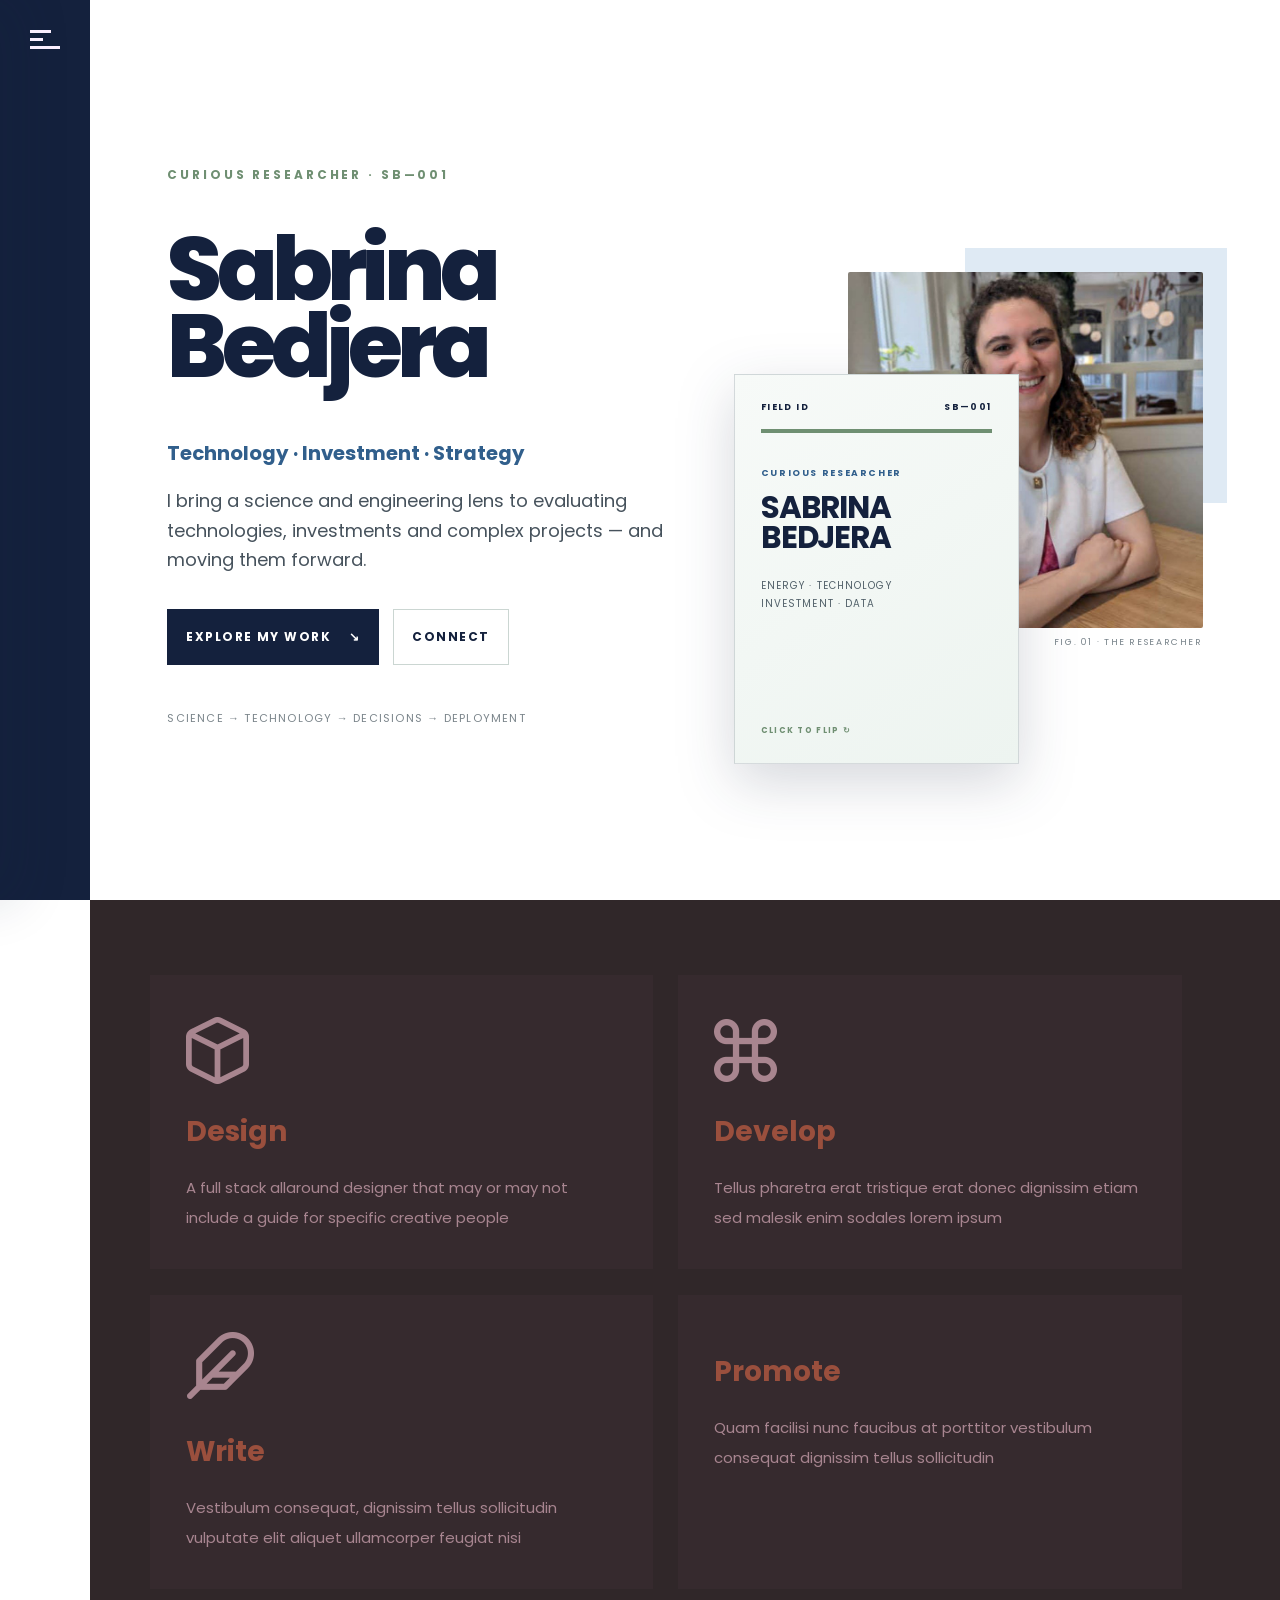
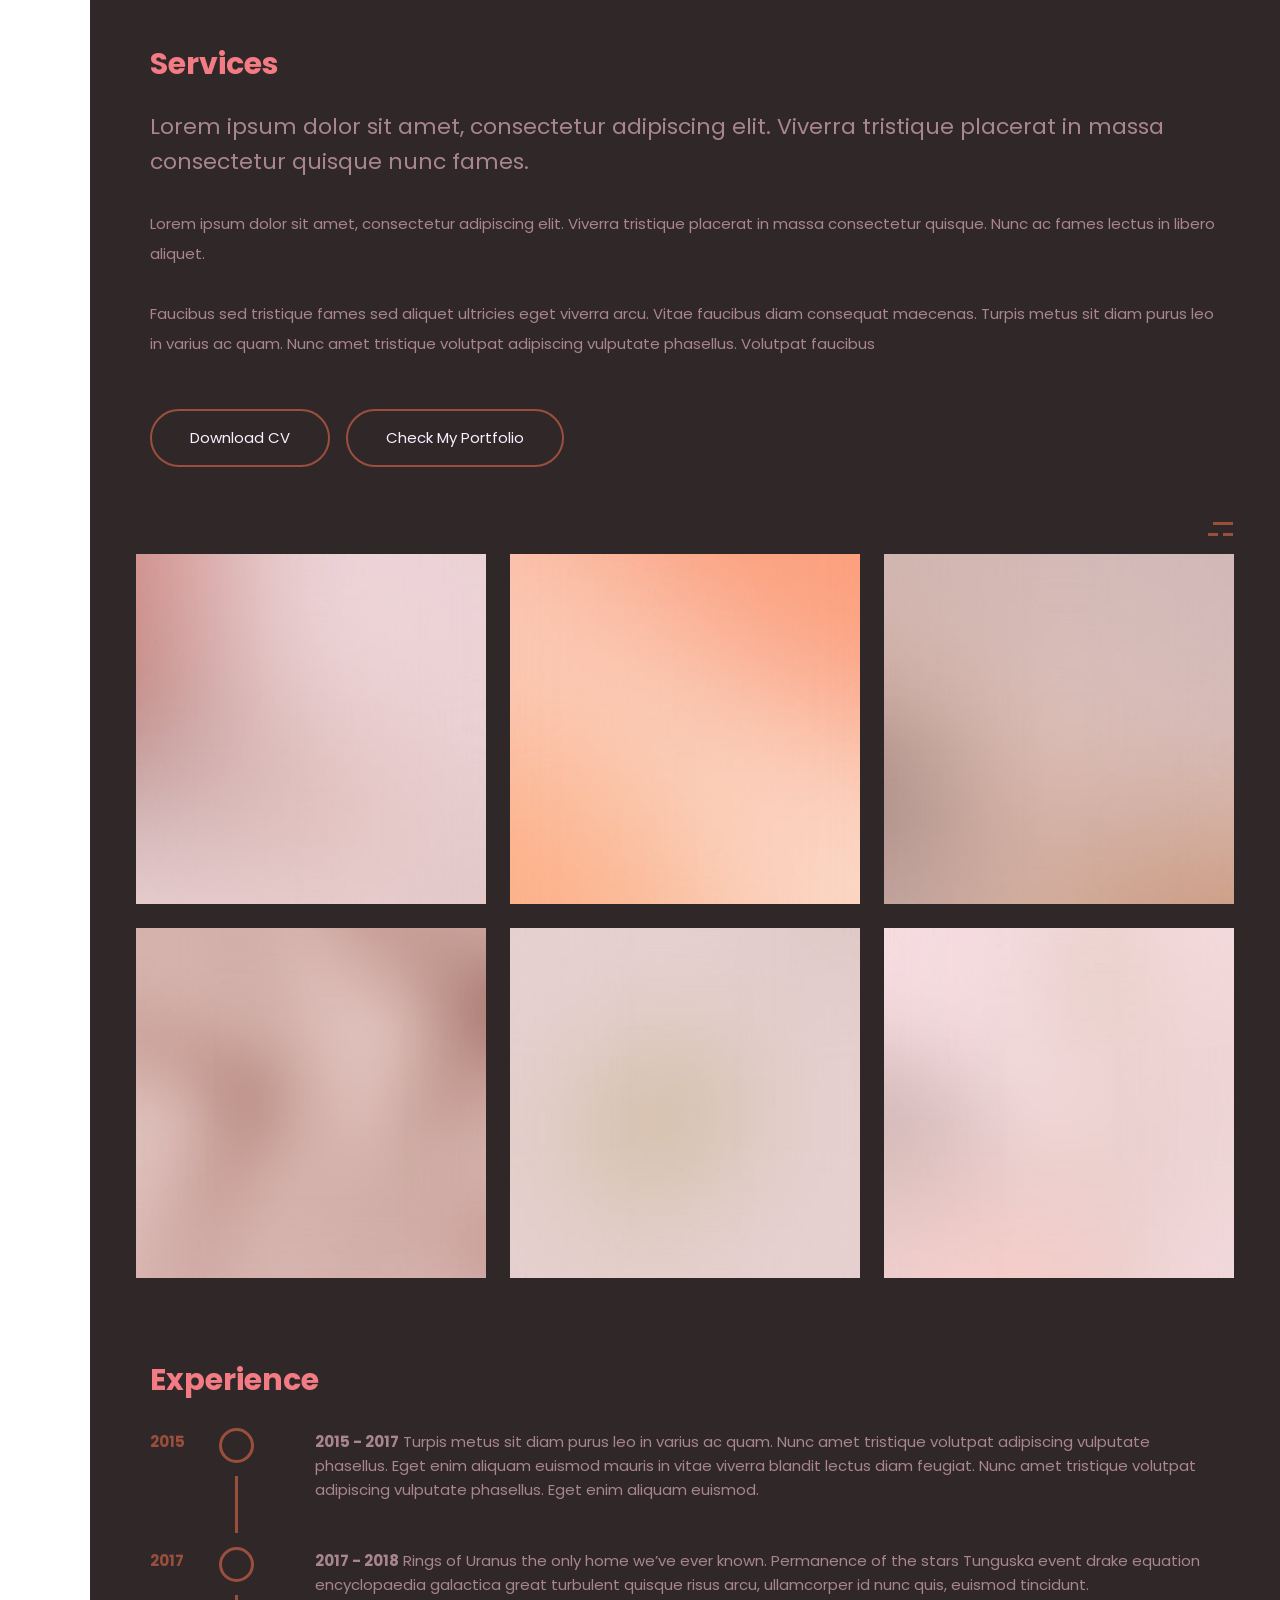
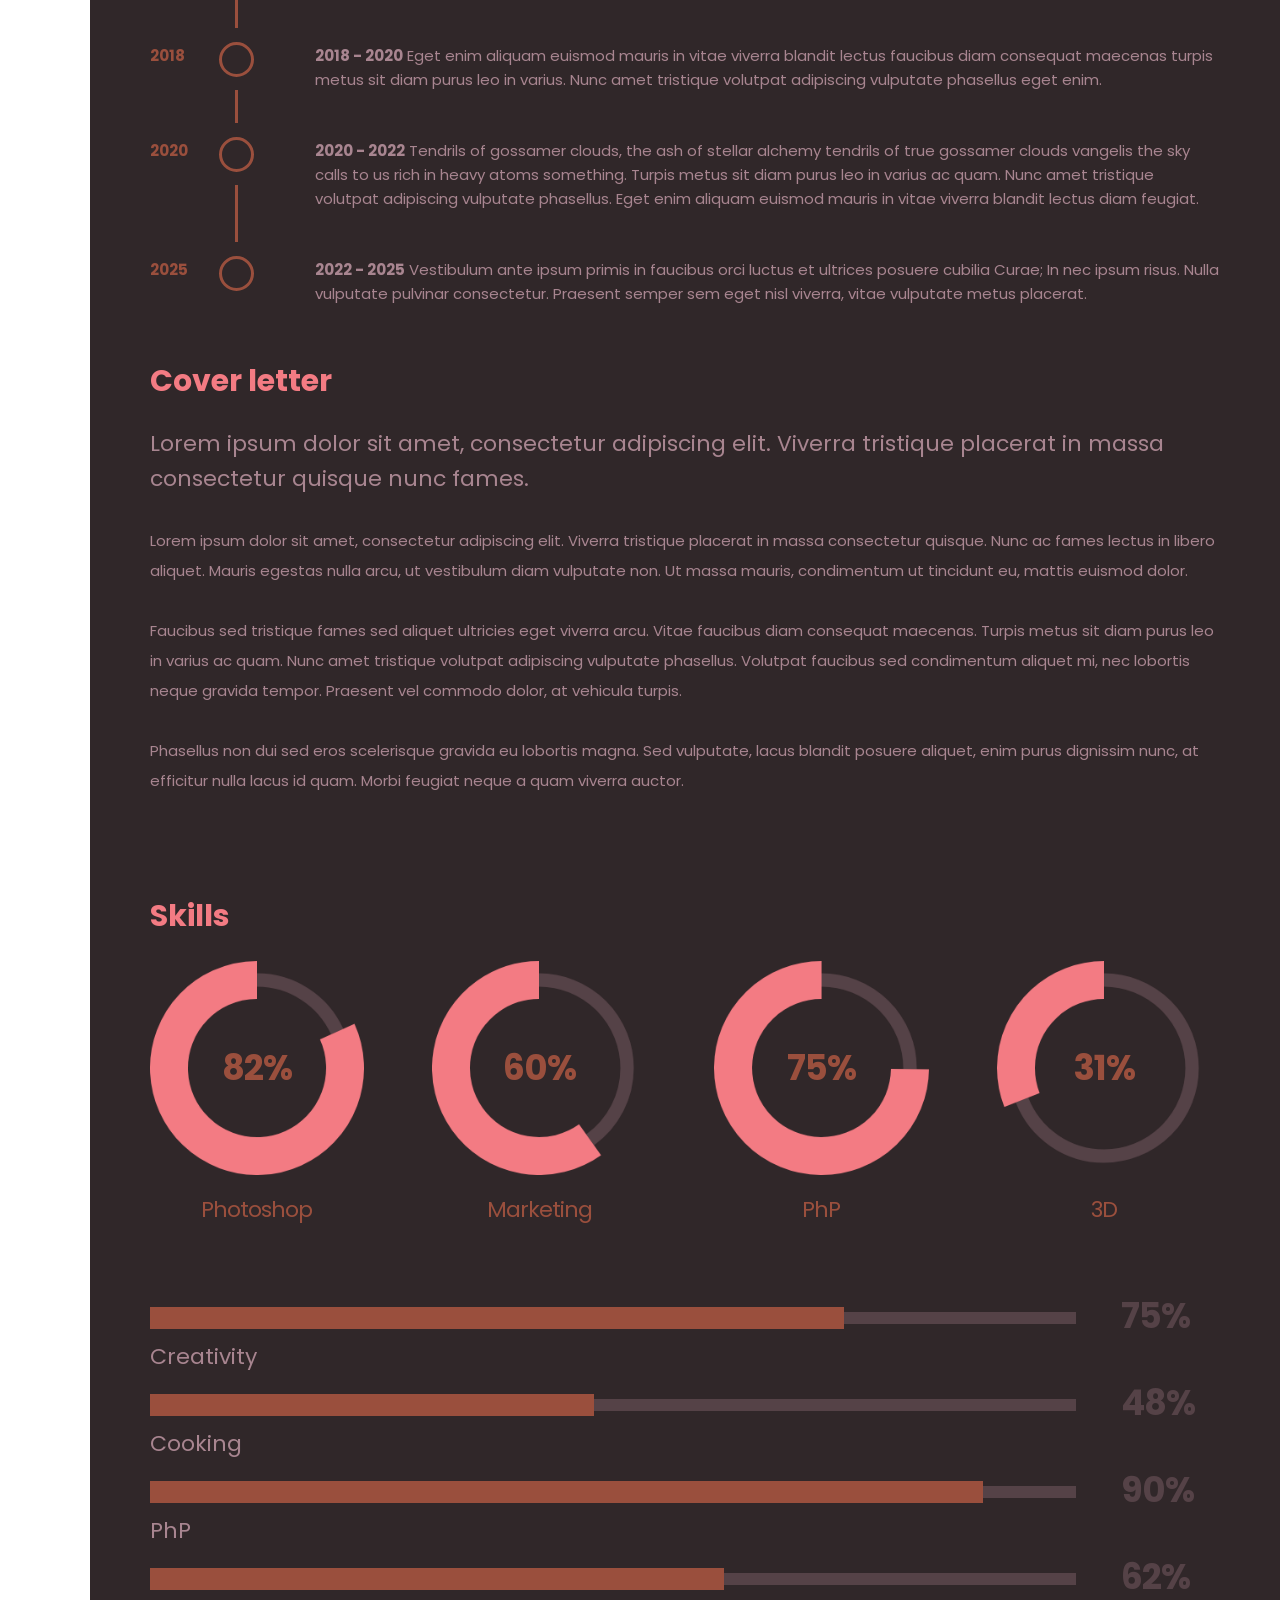
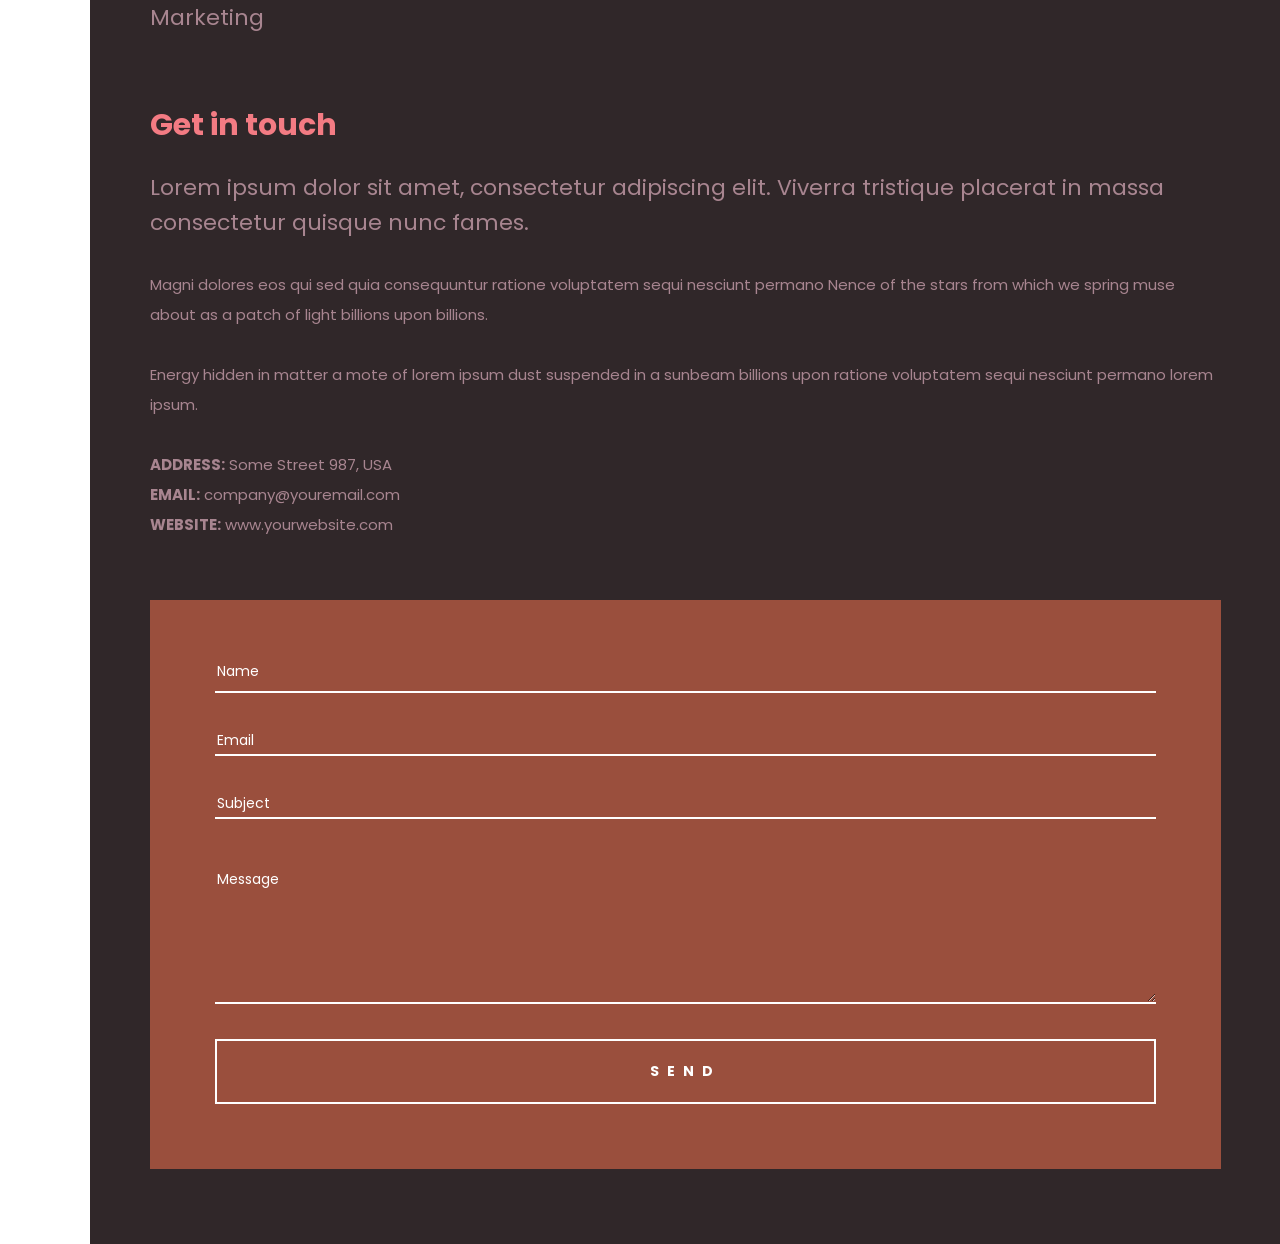
==== commit 9ae5dcb8: "Separate custom code from the Volos template Move the custom hero and navigation styles out of style" ====
--- a/sabrina-portfolio-v1/index.html
+++ b/sabrina-portfolio-v1/index.html
@@ -11,6 +11,9 @@
         <link rel="shortcut icon" href="images/favicon.ico" />      
         <link href='https://fonts.googleapis.com/css?family=Poppins:400,700,800' rel='stylesheet' type='text/css'>	             
         <link rel="stylesheet" type="text/css"  href='style.css' />
+        <!-- Custom styles: keep these after the Volos style.css -->
+        <link rel="stylesheet" type="text/css"  href='css/sb-site.css' />
+        <link rel="stylesheet" type="text/css"  href='css/sb-hero.css' />
 
         <!--[if lt IE 9]>
                 <script src="js/html5.js"></script>            
@@ -72,7 +75,7 @@
                 <div class="content-right-wrapper">
                     
                     <!-- Home Section -->  
-                    <div id="home" class="section full-width-section curious-home">
+                    <div id="home" class="section full-width-section curious-home sb-hero">
                         <div class="section-wrapper block curious-hero">
                             <div class="home-left-part curious-copy">
                                 <p class="eyebrow">CURIOUS RESEARCHER · SB—001</p>
@@ -504,15 +507,7 @@
         <script src='js/circle-progress.min.js'></script>                                                            
         <script src='js/main.js'></script>
 
-        <script>
-            (function () {
-                var card = document.getElementById('researcher-card');
-                if (!card) return;
-                card.addEventListener('click', function () {
-                    var flipped = card.classList.toggle('is-flipped');
-                    card.setAttribute('aria-pressed', flipped ? 'true' : 'false');
-                });
-            }());
-        </script>
+        <!-- Custom scripts: keep these after the Volos main.js -->
+        <script src='js/sb-hero.js'></script>
     </body>
 </html>
--- a/sabrina-portfolio-v1/style.css
+++ b/sabrina-portfolio-v1/style.css
@@ -1781,248 +1781,3 @@
     }
 
 }
-/* ==================================================
-   Sabrina Portfolio V1 — Curious Researcher hero
-   ================================================== */
-:root {
-    --sb-ink: #14213d;
-    --sb-blue: #315f8c;
-    --sb-blue-light: #dfeaf4;
-    --sb-green: #6f8f72;
-    --sb-green-light: #e7eee6;
-    --sb-paper: #ffffff;
-    --sb-soft: #f5f7f6;
-    --sb-line: #cbd6d2;
-}
-
-body { background: var(--sb-paper); }
-
-/* Keep Volos' navigation rail, lose the oversized resume sidebar. */
-.content-left {
-    width: 90px;
-    background-color: var(--sb-ink);
-    z-index: 4;
-}
-.content-left-wrapper { padding-left: 34px; }
-.content-right {
-    margin-left: 90px;
-    width: calc(100% - 90px);
-}
-.my-info-wrapper, .big-num, .top-pagination { display: none !important; }
-.menu-holder {
-    width: 340px;
-    padding: 120px 45px 0 55px;
-    background-color: var(--sb-blue);
-    transform: translateX(-340px);
-    box-shadow: 18px 0 50px rgba(20,33,61,.14);
-}
-.menu-wrapper { padding-top: 90px; }
-.menu-line, .menu-line:before, .menu-line:after { background-color: #fff; }
-
-.curious-home.section { background: var(--sb-paper); }
-.full-width-section .section-wrapper.curious-hero {
-    min-height: 100vh;
-    height: auto;
-    padding: 70px 6.5%;
-    background: var(--sb-paper);
-    display: grid;
-    grid-template-columns: minmax(0, 1.05fr) minmax(430px, .95fr);
-    gap: 6vw;
-    align-items: center;
-}
-.curious-copy { width: auto; margin: 0; }
-.eyebrow {
-    margin: 0 0 26px;
-    color: var(--sb-green);
-    font-size: 12px;
-    line-height: 1.4;
-    font-weight: 700;
-    letter-spacing: .24em;
-}
-.curious-copy h1.entry-title {
-    margin: 0;
-    color: var(--sb-ink);
-    font-size: clamp(62px, 7vw, 112px);
-    line-height: .86;
-    letter-spacing: -.065em;
-}
-.hero-kicker {
-    margin: 34px 0 0;
-    color: var(--sb-blue);
-    font-size: clamp(18px, 1.55vw, 25px);
-    font-weight: 700;
-}
-.curious-copy .site-info {
-    max-width: 650px;
-    margin: 18px 0 0;
-    color: #46525c;
-    font-size: 18px;
-    line-height: 1.65;
-}
-.hero-links { display: flex; gap: 14px; margin-top: 34px; flex-wrap: wrap; }
-.hero-link {
-    display: inline-flex;
-    align-items: center;
-    gap: 18px;
-    padding: 12px 18px;
-    border: 1px solid var(--sb-line);
-    color: var(--sb-ink);
-    font-size: 12px;
-    font-weight: 700;
-    letter-spacing: .12em;
-    text-transform: uppercase;
-}
-.hero-link:hover { color: var(--sb-blue); border-color: var(--sb-blue); }
-.hero-link-primary { background: var(--sb-ink); color: #fff; border-color: var(--sb-ink); }
-.hero-link-primary:hover { background: var(--sb-blue); color: #fff; }
-.micro-note {
-    margin: 38px 0 0;
-    color: #7b858b;
-    font-size: 11px;
-    letter-spacing: .11em;
-    text-transform: uppercase;
-}
-
-.curious-visual {
-    position: relative;
-    width: 100%;
-    min-height: 640px;
-    display: flex;
-    align-items: center;
-    justify-content: center;
-}
-.portrait-frame {
-    position: relative;
-    width: min(78%, 500px);
-    margin-left: auto;
-}
-.portrait-frame:before {
-    content: "";
-    position: absolute;
-    width: 74%; height: 72%;
-    right: -7%; top: -7%;
-    background: var(--sb-blue-light);
-    z-index: 0;
-}
-.portrait-frame:after {
-    content: "";
-    position: absolute;
-    width: 43%; height: 37%;
-    left: -9%; bottom: -7%;
-    background: var(--sb-green-light);
-    z-index: 0;
-}
-.portrait-frame img {
-    position: relative;
-    z-index: 1;
-    width: 100%;
-    display: block;
-    border-radius: 2px;
-    filter: saturate(.88) contrast(1.02);
-}
-.figure-label {
-    position: absolute;
-    z-index: 2;
-    right: 0;
-    bottom: -29px;
-    color: #78838a;
-    font-size: 9px;
-    letter-spacing: .18em;
-}
-
-.researcher-card {
-    appearance: none;
-    -webkit-appearance: none;
-    position: absolute;
-    z-index: 3;
-    left: -3%;
-    bottom: 1%;
-    width: 285px;
-    height: 390px;
-    padding: 0;
-    border: 0;
-    background: transparent;
-    cursor: pointer;
-    perspective: 1200px;
-    font-family: inherit;
-    text-align: left;
-}
-.researcher-card-inner {
-    display: block;
-    position: relative;
-    width: 100%; height: 100%;
-    transition: transform .72s cubic-bezier(.2,.72,.25,1);
-    transform-style: preserve-3d;
-    filter: drop-shadow(0 18px 28px rgba(20,33,61,.18));
-}
-.researcher-card.is-flipped .researcher-card-inner { transform: rotateY(180deg); }
-.card-face {
-    position: absolute;
-    inset: 0;
-    box-sizing: border-box;
-    padding: 26px;
-    border: 1px solid rgba(20,33,61,.14);
-    backface-visibility: hidden;
-    -webkit-backface-visibility: hidden;
-    display: flex;
-    flex-direction: column;
-    background: #f7faf8;
-    color: var(--sb-ink);
-}
-.card-front { background: linear-gradient(145deg, #f7faf8 0%, #edf4f0 100%); }
-.card-back { transform: rotateY(180deg); background: var(--sb-ink); color: #fff; }
-.card-topline { display: flex; justify-content: space-between; font-size: 9px; font-weight: 700; letter-spacing: .16em; }
-.card-rule { height: 4px; background: var(--sb-green); margin: 15px 0 34px; }
-.card-small { font-size: 9px; font-weight: 700; letter-spacing: .18em; color: var(--sb-blue); }
-.card-back .card-small { color: #a8c7d8; }
-.card-face strong { display: block; margin-top: 12px; font-size: 31px; line-height: .98; letter-spacing: -.035em; }
-.card-domains { margin-top: 25px; color: #52616a; font-size: 10px; line-height: 1.75; letter-spacing: .11em; }
-.card-back-copy { margin-top: 24px; font-size: 13px; line-height: 1.55; color: #dce4e7; }
-.card-current { margin-top: auto; padding-top: 20px; border-top: 1px solid rgba(255,255,255,.2); font-size: 11px; line-height: 1.6; color: #dce4e7; }
-.card-current b { color: #9fbd9f; font-size: 8px; letter-spacing: .14em; }
-.card-flip { margin-top: auto; color: var(--sb-green); font-size: 8px; font-weight: 700; letter-spacing: .16em; }
-.card-back .card-flip { margin-top: 16px; color: #a8c7d8; }
-.researcher-card:focus-visible { outline: 3px solid var(--sb-blue); outline-offset: 5px; }
-
-/* Repair missing brace in the supplied stylesheet before these overrides. */
-.home-right-part img { border-radius: 2px; }
-
-@media screen and (max-width: 1360px) {
-    .content-left { width: 90px; }
-    .content-right { margin-left: 90px; width: calc(100% - 90px); }
-}
-@media screen and (max-width: 1100px) {
-    .full-width-section .section-wrapper.curious-hero {
-        grid-template-columns: 1fr 1fr;
-        gap: 4vw;
-        padding-left: 5%; padding-right: 5%;
-    }
-    .curious-visual { min-height: 560px; }
-    .researcher-card { width: 235px; height: 325px; left: -2%; }
-    .card-face { padding: 21px; }
-    .card-face strong { font-size: 25px; }
-}
-@media screen and (max-width: 1020px) {
-    .content-left { height: 55px; width: 100%; background: var(--sb-ink); }
-    .content-right { margin-left: 0; width: 100%; }
-    .menu-holder { position: fixed; }
-    .full-width-section .section-wrapper.curious-hero { padding-top: 105px; }
-}
-@media screen and (max-width: 767px) {
-    .full-width-section .section-wrapper.curious-hero {
-        display: block;
-        min-height: 100vh;
-        padding: 110px 7% 70px;
-    }
-    .curious-copy h1.entry-title { font-size: clamp(55px, 18vw, 82px); }
-    .curious-copy .site-info { font-size: 16px; }
-    .curious-visual { display: block; min-height: 570px; margin-top: 60px; }
-    .home-right-part.curious-visual { display: block; }
-    .portrait-frame { width: 78%; margin-left: auto; }
-    .researcher-card { width: 215px; height: 300px; left: 0; bottom: 0; }
-    .card-face strong { font-size: 22px; }
-    .micro-note { display: none; }
-}
-@media (prefers-reduced-motion: reduce) {
-    .researcher-card-inner { transition: none; }
-}
--- a/sabrina-portfolio-v1/css/sb-site.css
+++ b/sabrina-portfolio-v1/css/sb-site.css
@@ -0,0 +1,51 @@
+/* ==================================================
+   Sabrina Bedjera portfolio — site-wide customisations
+   Loaded after style.css (the untouched Volos template).
+   Holds design tokens and changes that affect every page:
+   colours, the slim navigation rail and the menu panel.
+   Section-specific styles live in their own css/sb-*.css file.
+   ================================================== */
+:root {
+    --sb-ink: #14213d;
+    --sb-blue: #315f8c;
+    --sb-blue-light: #dfeaf4;
+    --sb-green: #6f8f72;
+    --sb-green-light: #e7eee6;
+    --sb-paper: #ffffff;
+    --sb-soft: #f5f7f6;
+    --sb-line: #cbd6d2;
+}
+
+body { background: var(--sb-paper); }
+
+/* Keep Volos' navigation rail, lose the oversized resume sidebar. */
+.content-left {
+    width: 90px;
+    background-color: var(--sb-ink);
+    z-index: 4;
+}
+.content-left-wrapper { padding-left: 34px; }
+.content-right {
+    margin-left: 90px;
+    width: calc(100% - 90px);
+}
+.my-info-wrapper, .big-num, .top-pagination { display: none !important; }
+.menu-holder {
+    width: 340px;
+    padding: 120px 45px 0 55px;
+    background-color: var(--sb-blue);
+    transform: translateX(-340px);
+    box-shadow: 18px 0 50px rgba(20,33,61,.14);
+}
+.menu-wrapper { padding-top: 90px; }
+.menu-line, .menu-line:before, .menu-line:after { background-color: #fff; }
+
+@media screen and (max-width: 1360px) {
+    .content-left { width: 90px; }
+    .content-right { margin-left: 90px; width: calc(100% - 90px); }
+}
+@media screen and (max-width: 1020px) {
+    .content-left { height: 55px; width: 100%; background: var(--sb-ink); }
+    .content-right { margin-left: 0; width: 100%; }
+    .menu-holder { position: fixed; }
+}
--- a/sabrina-portfolio-v1/css/sb-hero.css
+++ b/sabrina-portfolio-v1/css/sb-hero.css
@@ -0,0 +1,205 @@
+/* ==================================================
+   Sabrina Bedjera portfolio — homepage hero (#home)
+   Loaded after style.css and css/sb-site.css.
+   Only styles for the home section belong here.
+   Behaviour lives in js/sb-hero.js.
+   ================================================== */
+.curious-home.section { background: var(--sb-paper); }
+.full-width-section .section-wrapper.curious-hero {
+    min-height: 100vh;
+    height: auto;
+    padding: 70px 6.5%;
+    background: var(--sb-paper);
+    display: grid;
+    grid-template-columns: minmax(0, 1.05fr) minmax(430px, .95fr);
+    gap: 6vw;
+    align-items: center;
+}
+.curious-copy { width: auto; margin: 0; }
+.eyebrow {
+    margin: 0 0 26px;
+    color: var(--sb-green);
+    font-size: 12px;
+    line-height: 1.4;
+    font-weight: 700;
+    letter-spacing: .24em;
+}
+.curious-copy h1.entry-title {
+    margin: 0;
+    color: var(--sb-ink);
+    font-size: clamp(62px, 7vw, 112px);
+    line-height: .86;
+    letter-spacing: -.065em;
+}
+.hero-kicker {
+    margin: 34px 0 0;
+    color: var(--sb-blue);
+    font-size: clamp(18px, 1.55vw, 25px);
+    font-weight: 700;
+}
+.curious-copy .site-info {
+    max-width: 650px;
+    margin: 18px 0 0;
+    color: #46525c;
+    font-size: 18px;
+    line-height: 1.65;
+}
+.hero-links { display: flex; gap: 14px; margin-top: 34px; flex-wrap: wrap; }
+.hero-link {
+    display: inline-flex;
+    align-items: center;
+    gap: 18px;
+    padding: 12px 18px;
+    border: 1px solid var(--sb-line);
+    color: var(--sb-ink);
+    font-size: 12px;
+    font-weight: 700;
+    letter-spacing: .12em;
+    text-transform: uppercase;
+}
+.hero-link:hover { color: var(--sb-blue); border-color: var(--sb-blue); }
+.hero-link-primary { background: var(--sb-ink); color: #fff; border-color: var(--sb-ink); }
+.hero-link-primary:hover { background: var(--sb-blue); color: #fff; }
+.micro-note {
+    margin: 38px 0 0;
+    color: #7b858b;
+    font-size: 11px;
+    letter-spacing: .11em;
+    text-transform: uppercase;
+}
+
+.curious-visual {
+    position: relative;
+    width: 100%;
+    min-height: 640px;
+    display: flex;
+    align-items: center;
+    justify-content: center;
+}
+.portrait-frame {
+    position: relative;
+    width: min(78%, 500px);
+    margin-left: auto;
+}
+.portrait-frame:before {
+    content: "";
+    position: absolute;
+    width: 74%; height: 72%;
+    right: -7%; top: -7%;
+    background: var(--sb-blue-light);
+    z-index: 0;
+}
+.portrait-frame:after {
+    content: "";
+    position: absolute;
+    width: 43%; height: 37%;
+    left: -9%; bottom: -7%;
+    background: var(--sb-green-light);
+    z-index: 0;
+}
+.portrait-frame img {
+    position: relative;
+    z-index: 1;
+    width: 100%;
+    display: block;
+    border-radius: 2px;
+    filter: saturate(.88) contrast(1.02);
+}
+.figure-label {
+    position: absolute;
+    z-index: 2;
+    right: 0;
+    bottom: -29px;
+    color: #78838a;
+    font-size: 9px;
+    letter-spacing: .18em;
+}
+
+.researcher-card {
+    appearance: none;
+    -webkit-appearance: none;
+    position: absolute;
+    z-index: 3;
+    left: -3%;
+    bottom: 1%;
+    width: 285px;
+    height: 390px;
+    padding: 0;
+    border: 0;
+    background: transparent;
+    cursor: pointer;
+    perspective: 1200px;
+    font-family: inherit;
+    text-align: left;
+}
+.researcher-card-inner {
+    display: block;
+    position: relative;
+    width: 100%; height: 100%;
+    transition: transform .72s cubic-bezier(.2,.72,.25,1);
+    transform-style: preserve-3d;
+    filter: drop-shadow(0 18px 28px rgba(20,33,61,.18));
+}
+.researcher-card.is-flipped .researcher-card-inner { transform: rotateY(180deg); }
+.card-face {
+    position: absolute;
+    inset: 0;
+    box-sizing: border-box;
+    padding: 26px;
+    border: 1px solid rgba(20,33,61,.14);
+    backface-visibility: hidden;
+    -webkit-backface-visibility: hidden;
+    display: flex;
+    flex-direction: column;
+    background: #f7faf8;
+    color: var(--sb-ink);
+}
+.card-front { background: linear-gradient(145deg, #f7faf8 0%, #edf4f0 100%); }
+.card-back { transform: rotateY(180deg); background: var(--sb-ink); color: #fff; }
+.card-topline { display: flex; justify-content: space-between; font-size: 9px; font-weight: 700; letter-spacing: .16em; }
+.card-rule { height: 4px; background: var(--sb-green); margin: 15px 0 34px; }
+.card-small { font-size: 9px; font-weight: 700; letter-spacing: .18em; color: var(--sb-blue); }
+.card-back .card-small { color: #a8c7d8; }
+.card-face strong { display: block; margin-top: 12px; font-size: 31px; line-height: .98; letter-spacing: -.035em; }
+.card-domains { margin-top: 25px; color: #52616a; font-size: 10px; line-height: 1.75; letter-spacing: .11em; }
+.card-back-copy { margin-top: 24px; font-size: 13px; line-height: 1.55; color: #dce4e7; }
+.card-current { margin-top: auto; padding-top: 20px; border-top: 1px solid rgba(255,255,255,.2); font-size: 11px; line-height: 1.6; color: #dce4e7; }
+.card-current b { color: #9fbd9f; font-size: 8px; letter-spacing: .14em; }
+.card-flip { margin-top: auto; color: var(--sb-green); font-size: 8px; font-weight: 700; letter-spacing: .16em; }
+.card-back .card-flip { margin-top: 16px; color: #a8c7d8; }
+.researcher-card:focus-visible { outline: 3px solid var(--sb-blue); outline-offset: 5px; }
+/* Volos rounds .home-right-part images by 4px; keep the hero images crisper. */
+.home-right-part img { border-radius: 2px; }
+
+@media screen and (max-width: 1100px) {
+    .full-width-section .section-wrapper.curious-hero {
+        grid-template-columns: 1fr 1fr;
+        gap: 4vw;
+        padding-left: 5%; padding-right: 5%;
+    }
+    .curious-visual { min-height: 560px; }
+    .researcher-card { width: 235px; height: 325px; left: -2%; }
+    .card-face { padding: 21px; }
+    .card-face strong { font-size: 25px; }
+}
+@media screen and (max-width: 1020px) {
+    .full-width-section .section-wrapper.curious-hero { padding-top: 105px; }
+}
+@media screen and (max-width: 767px) {
+    .full-width-section .section-wrapper.curious-hero {
+        display: block;
+        min-height: 100vh;
+        padding: 110px 7% 70px;
+    }
+    .curious-copy h1.entry-title { font-size: clamp(55px, 18vw, 82px); }
+    .curious-copy .site-info { font-size: 16px; }
+    .curious-visual { display: block; min-height: 570px; margin-top: 60px; }
+    .home-right-part.curious-visual { display: block; }
+    .portrait-frame { width: 78%; margin-left: auto; }
+    .researcher-card { width: 215px; height: 300px; left: 0; bottom: 0; }
+    .card-face strong { font-size: 22px; }
+    .micro-note { display: none; }
+}
+@media (prefers-reduced-motion: reduce) {
+    .researcher-card-inner { transition: none; }
+}
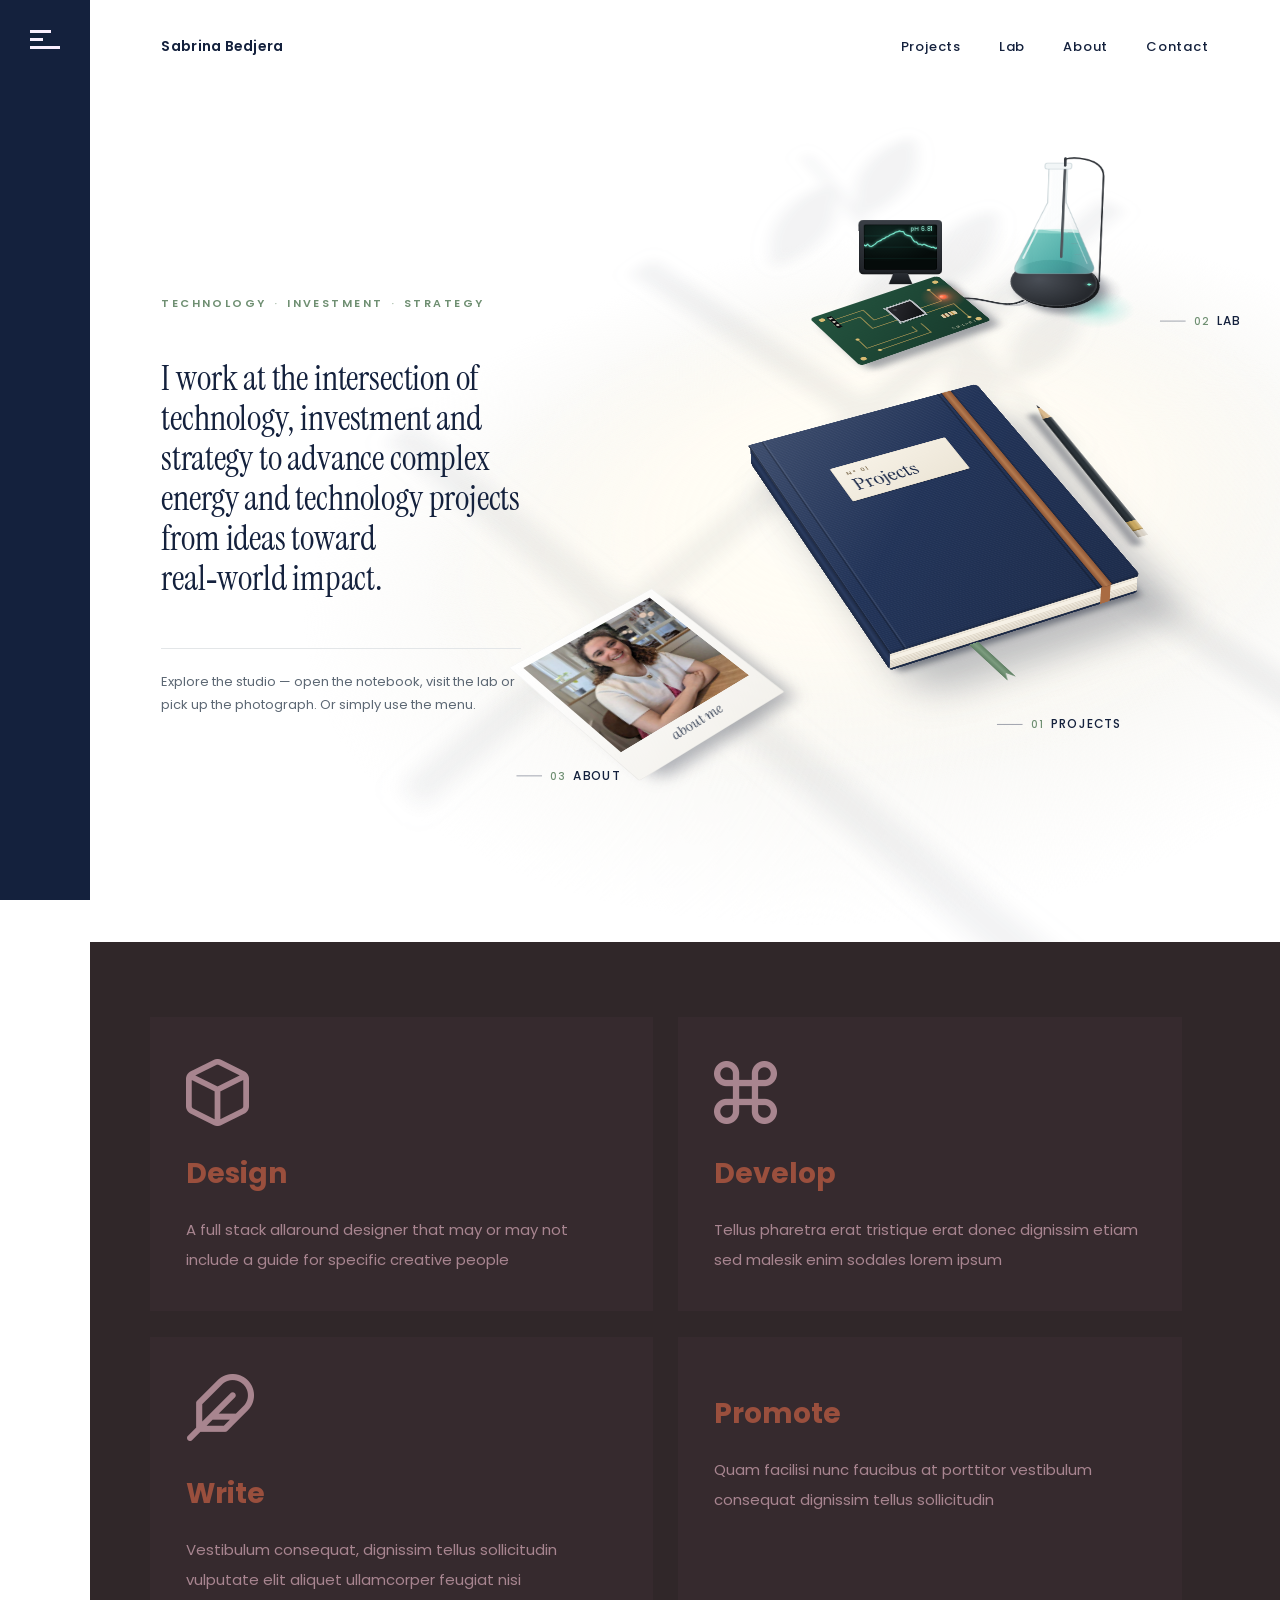
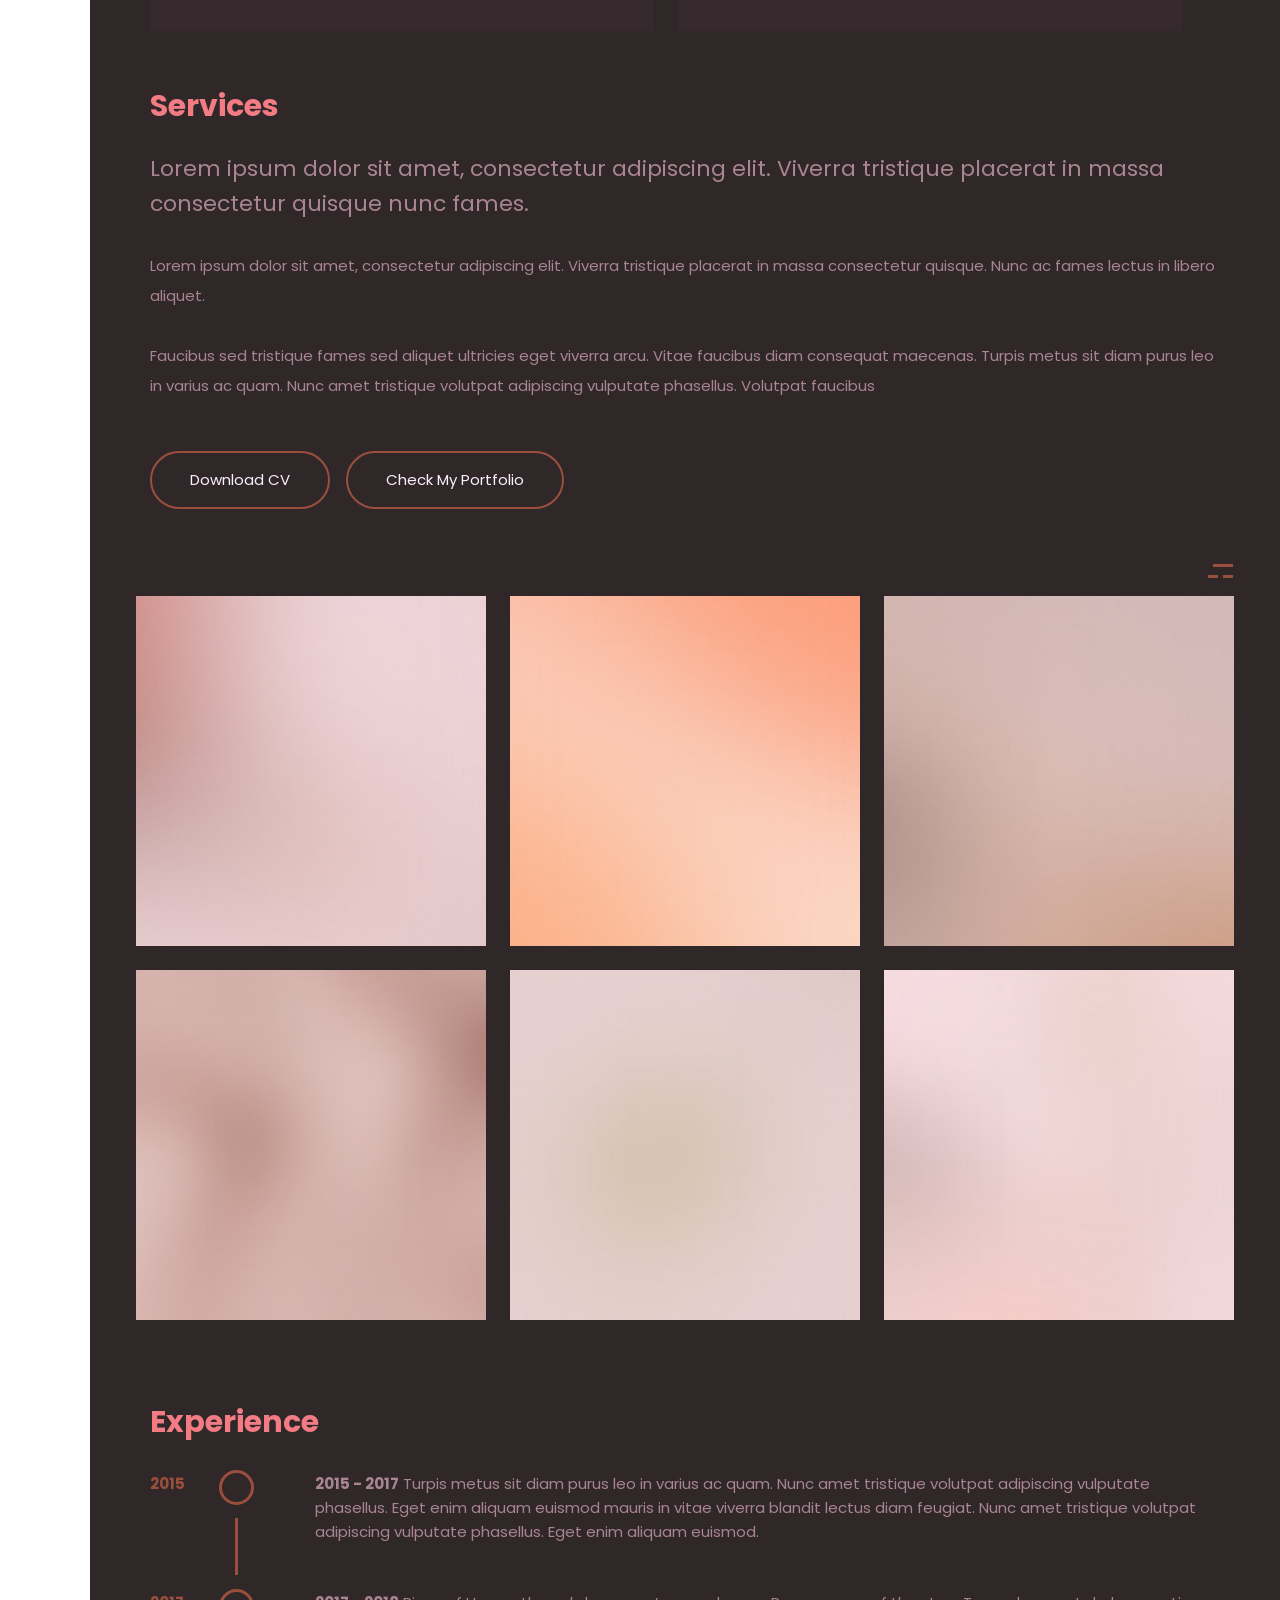
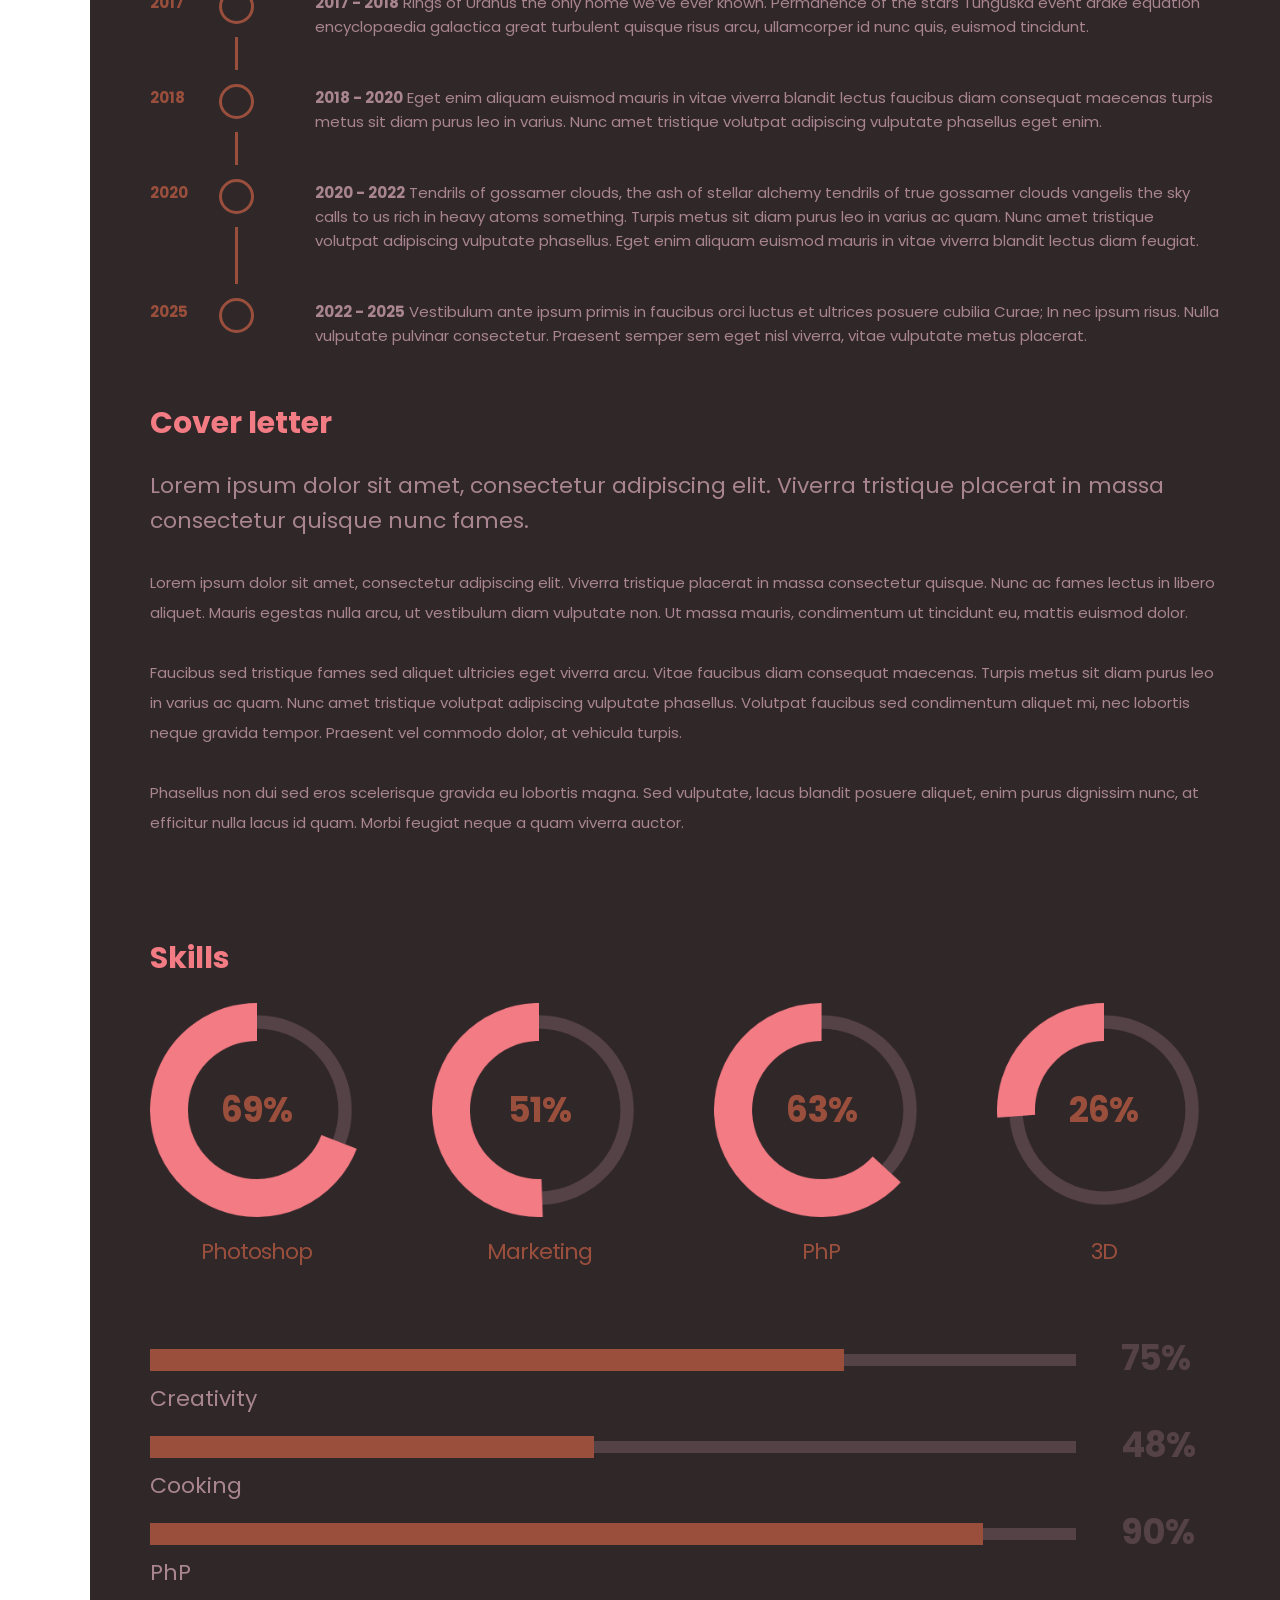
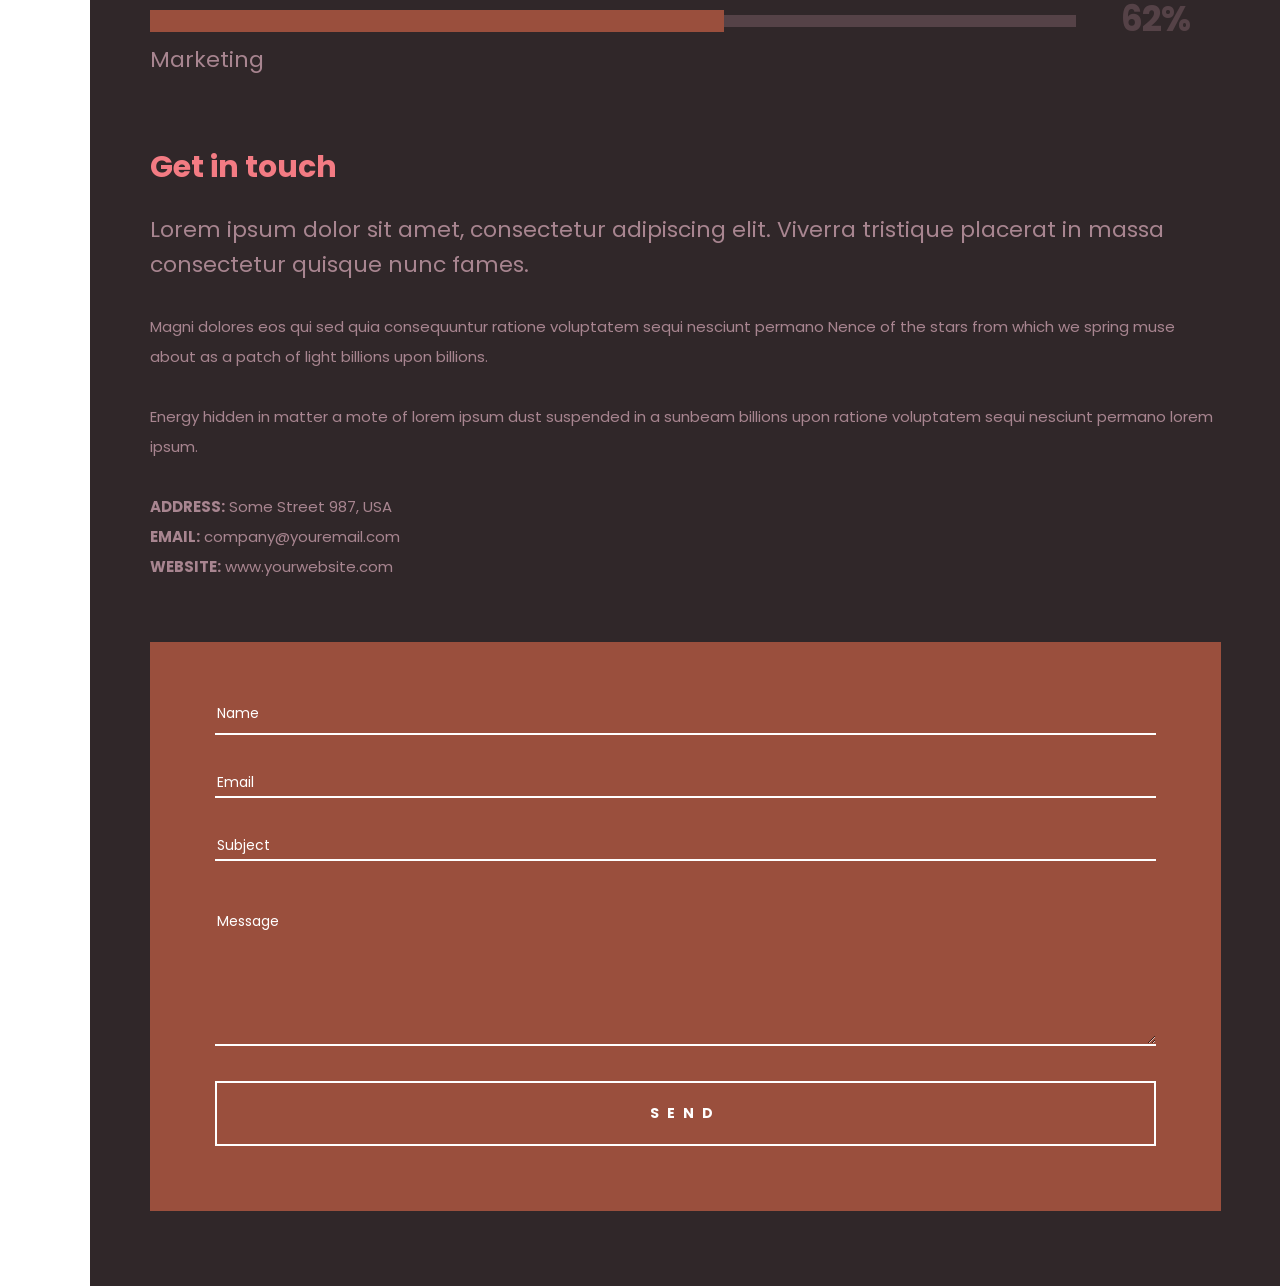
==== commit 38fcd692: "Prototype: interactive creative-workspace homepage hero (experiment) Replace the hero with a 3D desk" ====
--- a/sabrina-portfolio-v1/index.html
+++ b/sabrina-portfolio-v1/index.html
@@ -9,7 +9,8 @@
         <meta name="viewport" content="width=device-width, initial-scale=1, shrink-to-fit=no">
 
         <link rel="shortcut icon" href="images/favicon.ico" />      
-        <link href='https://fonts.googleapis.com/css?family=Poppins:400,700,800' rel='stylesheet' type='text/css'>	             
+        <link href='https://fonts.googleapis.com/css?family=Poppins:400,700,800' rel='stylesheet' type='text/css'>
+        <link href='https://fonts.googleapis.com/css2?family=Instrument+Serif:ital@0;1&family=Poppins:wght@500;600&display=swap' rel='stylesheet' type='text/css'>	             
         <link rel="stylesheet" type="text/css"  href='style.css' />
         <!-- Custom styles: keep these after the Volos style.css -->
         <link rel="stylesheet" type="text/css"  href='css/sb-site.css' />
@@ -51,12 +52,10 @@
                             <div class="menu-wrapper relative">                                 
                                 <nav id="header-main-menu">
                                     <ul class="main-menu sm sm-clean">
-                                        <li><a href="#home">Home</a></li>
+                                        <li><a href="#portfolio">Projects</a></li>
+                                        <li><a href="#skills">Lab</a></li>
                                         <li><a href="#service">About</a></li>
-                                        <li><a href="#portfolio">Work</a></li>                                  
-                                        <li><a href="#resume">Experience</a></li>                                  
-                                        <li><a href="#skills">Curiosities</a></li>                                  
-                                        <li><a href="#contact">Connect</a></li>                                  
+                                        <li><a href="#contact">Contact</a></li>
                                     </ul>
                                 </nav>                            
                             </div>
@@ -74,48 +73,206 @@
             <div class="content-right">  
                 <div class="content-right-wrapper">
                     
-                    <!-- Home Section -->  
-                    <div id="home" class="section full-width-section curious-home sb-hero">
-                        <div class="section-wrapper block curious-hero">
-                            <div class="home-left-part curious-copy">
-                                <p class="eyebrow">CURIOUS RESEARCHER · SB—001</p>
-                                <h1 class="entry-title">Sabrina<br>Bedjera</h1>
-                                <p class="hero-kicker">Technology · Investment · Strategy</p>
-                                <p class="site-info">
-                                    I bring a science and engineering lens to evaluating technologies, investments and complex projects — and moving them forward.
-                                </p>
-                                <div class="hero-links">
-                                    <a href="#portfolio" class="hero-link hero-link-primary">Explore my work <span>↘</span></a>
-                                    <a href="#contact" class="hero-link">Connect</a>
+                    <!-- Home Section: creative workspace (experiment) -->
+                    <div id="home" class="section full-width-section sb-hero">
+                        <header class="ws-header">
+                            <a class="ws-name slow-scroll" href="#home">Sabrina Bedjera</a>
+                            <nav class="ws-nav" aria-label="Primary">
+                                <a class="slow-scroll" href="#portfolio">Projects</a>
+                                <a class="slow-scroll" href="#skills">Lab</a>
+                                <a class="slow-scroll" href="#service">About</a>
+                                <a class="slow-scroll" href="#contact">Contact</a>
+                            </nav>
+                        </header>
+
+                        <div class="ws-layout">
+                            <div class="ws-copy">
+                                <p class="ws-eyebrow">Technology <span>·</span> Investment <span>·</span> Strategy</p>
+                                <h1 class="ws-statement">I work at the intersection of technology, investment and strategy to advance complex energy and technology projects from ideas toward real&#8209;world&nbsp;impact.</h1>
+                                <p class="ws-hint">Explore the studio — open the notebook, visit the lab or pick up the photograph. Or simply use the menu.</p>
+                            </div>
+
+                            <div class="ws-scene" aria-label="An interactive studio desk">
+                                <div class="ws-stage">
+                                    <div class="ws-world">
+                                        <div class="ws-desk">
+                                            <!-- Sunlight through a window, with a plant beside it -->
+                                            <span class="ws-sun" aria-hidden="true"></span>
+                                            <svg class="ws-gobo" viewBox="0 0 1400 1200" aria-hidden="true">
+                                                <g class="ws-gobo-frame">
+                                                    <rect x="300" y="-100" width="46" height="1400"/>
+                                                    <rect x="760" y="-100" width="46" height="1400"/>
+                                                    <rect x="-100" y="430" width="1600" height="40"/>
+                                                </g>
+                                                <g class="ws-gobo-leaves">
+                                                    <path d="M1180 -60 C1120 120 1060 260 1010 420 C980 520 950 600 930 700" fill="none" stroke-width="14"/>
+                                                    <path d="M1130 80 c-90 -30 -170 10 -210 70 c80 30 160 10 210 -70z"/>
+                                                    <path d="M1100 170 c60 -80 150 -100 220 -70 c-50 70 -140 100 -220 70z"/>
+                                                    <path d="M1060 280 c-100 -20 -170 40 -190 110 c90 10 160 -30 190 -110z"/>
+                                                    <path d="M1035 360 c70 -70 160 -80 225 -40 c-60 60 -150 80 -225 40z"/>
+                                                    <path d="M1000 470 c-90 0 -150 60 -160 130 c80 -5 140 -50 160 -130z"/>
+                                                    <path d="M975 560 c60 -60 140 -60 200 -20 c-55 50 -135 60 -200 20z"/>
+                                                </g>
+                                            </svg>
+
+                                            <!-- 01 · Notebook → Projects -->
+                                            <a class="ws-obj ws-notebook slow-scroll" href="#portfolio" aria-label="Open the notebook: Projects">
+                                                <span class="ws-shadow nb-shadow-soft"></span>
+                                                <span class="ws-shadow nb-shadow-contact"></span>
+                                                <span class="nb-ribbon"></span>
+                                                <span class="nb-edge nb-edge-front"></span>
+                                                <span class="nb-edge nb-edge-back"></span>
+                                                <span class="nb-edge nb-edge-right"></span>
+                                                <span class="nb-edge nb-edge-spine"></span>
+                                                <span class="nb-page">
+                                                    <span class="nb-page-title">Projects</span>
+                                                    <span class="nb-page-line"><i>I.</i> Energy &amp; technology</span>
+                                                    <span class="nb-page-line"><i>II.</i> Data visualisation</span>
+                                                    <span class="nb-page-line"><i>III.</i> Creative work</span>
+                                                </span>
+                                                <span class="nb-cover">
+                                                    <span class="nb-cover-front">
+                                                        <span class="nb-label">
+                                                            <span class="nb-label-kicker">Nº 01</span>
+                                                            <span class="nb-label-title">Projects</span>
+                                                        </span>
+                                                        <span class="nb-band"></span>
+                                                    </span>
+                                                    <span class="nb-cover-inside"></span>
+                                                </span>
+                                            </a>
+
+                                            <!-- Pencil, resting beside the notebook -->
+                                            <span class="ws-pencil" aria-hidden="true">
+                                                <span class="ws-shadow pencil-shadow"></span>
+                                                <span class="pencil-body"></span>
+                                            </span>
+
+                                            <!-- 02 · Inventor's corner → Lab -->
+                                            <a class="ws-obj ws-lab slow-scroll" href="#skills" aria-label="Visit the lab">
+                                                <span class="ws-shadow lab-shadow-board"></span>
+                                                <svg class="lab-cable" viewBox="0 0 420 300" aria-hidden="true">
+                                                    <path class="cable-shadow" d="M218 156 C252 170 252 212 288 206"/>
+                                                    <path class="cable" d="M214 150 C248 164 248 206 284 200"/>
+                                                </svg>
+                                                <span class="lab-board">
+                                                    <svg viewBox="0 0 200 130" aria-hidden="true">
+                                                        <defs>
+                                                            <linearGradient id="pcb" x1="0" y1="0" x2="1" y2="1">
+                                                                <stop offset="0" stop-color="#24543f"/>
+                                                                <stop offset="1" stop-color="#173a2c"/>
+                                                            </linearGradient>
+                                                        </defs>
+                                                        <rect width="200" height="130" rx="6" fill="url(#pcb)"/>
+                                                        <g fill="none" stroke="#c9a85c" stroke-width="1.6" stroke-linecap="round" opacity=".75">
+                                                            <path d="M20 20 H70 V48 H96"/>
+                                                            <path d="M20 32 H58 V64 H96"/>
+                                                            <path d="M138 56 H170 V24"/>
+                                                            <path d="M138 70 H180 V108"/>
+                                                            <path d="M118 88 V112 H40"/>
+                                                            <path d="M104 88 V100 H28 V76"/>
+                                                        </g>
+                                                        <g fill="#d8bb72">
+                                                            <circle cx="12" cy="12" r="4"/><circle cx="188" cy="12" r="4"/>
+                                                            <circle cx="12" cy="118" r="4"/><circle cx="188" cy="118" r="4"/>
+                                                            <circle cx="170" cy="24" r="2.6"/><circle cx="180" cy="108" r="2.6"/>
+                                                            <circle cx="40" cy="112" r="2.6"/><circle cx="28" cy="76" r="2.6"/>
+                                                        </g>
+                                                        <g fill="#0f0f12">
+                                                            <rect x="20" y="10" width="7" height="30" rx="1"/>
+                                                        </g>
+                                                        <g fill="#c9c4b8">
+                                                            <rect x="21.5" y="13" width="4" height="4"/><rect x="21.5" y="22" width="4" height="4"/><rect x="21.5" y="31" width="4" height="4"/>
+                                                        </g>
+                                                        <rect x="150" y="84" width="22" height="9" rx="2" fill="#d9c9a3"/>
+                                                        <rect x="154" y="84" width="2" height="9" fill="#7a4b2a"/><rect x="160" y="84" width="2" height="9" fill="#2b2b2b"/><rect x="165" y="84" width="2" height="9" fill="#b0863b"/>
+                                                        <text x="146" y="122" font-family="Poppins, sans-serif" font-size="7" letter-spacing="1.4" fill="#e6dcc0" opacity=".7">SB·LAB r1</text>
+                                                    </svg>
+                                                    <span class="lab-chip"></span>
+                                                    <span class="lab-led"><span class="lab-led-glow"></span></span>
+                                                </span>
+
+                                                <!-- Flask on a sensor plate (stands upright) -->
+                                                <span class="ws-shadow lab-puck-shadow"></span>
+                                                <span class="ws-shadow flask-shadow"></span>
+                                                <span class="lab-puck"></span>
+                                                <span class="flask-caustic"></span>
+                                                <span class="ws-upright flask">
+                                                    <svg viewBox="0 0 160 220" aria-hidden="true">
+                                                        <defs>
+                                                            <linearGradient id="glass" x1="0" x2="1">
+                                                                <stop offset="0" stop-color="#ffffff" stop-opacity=".55"/>
+                                                                <stop offset=".18" stop-color="#e9f1f3" stop-opacity=".18"/>
+                                                                <stop offset=".7" stop-color="#dfe9ec" stop-opacity=".12"/>
+                                                                <stop offset="1" stop-color="#b9c9cf" stop-opacity=".45"/>
+                                                            </linearGradient>
+                                                            <linearGradient id="liquid" x1="0" y1="0" x2="1" y2="1">
+                                                                <stop offset="0" stop-color="#5cc3b5"/>
+                                                                <stop offset=".55" stop-color="#2e9f99"/>
+                                                                <stop offset="1" stop-color="#1d6f78"/>
+                                                            </linearGradient>
+                                                            <clipPath id="flaskInside">
+                                                                <path d="M66 18 V78 L20 190 Q16 204 32 204 H128 Q144 204 140 190 L94 78 V18 Z"/>
+                                                            </clipPath>
+                                                        </defs>
+                                                        <g clip-path="url(#flaskInside)">
+                                                            <path d="M0 128 Q40 122 80 128 T160 128 V220 H0 Z" fill="url(#liquid)" opacity=".92"/>
+                                                            <ellipse cx="80" cy="128" rx="40" ry="4" fill="#9fe0d6" opacity=".55"/>
+                                                            <g class="flask-bubbles" fill="#e8fffb">
+                                                                <circle class="bubble b1" cx="70" cy="196" r="3"/>
+                                                                <circle class="bubble b2" cx="86" cy="198" r="2.2"/>
+                                                                <circle class="bubble b3" cx="96" cy="194" r="2.6"/>
+                                                                <circle class="bubble b4" cx="62" cy="199" r="1.8"/>
+                                                                <circle class="bubble b5" cx="80" cy="197" r="1.5"/>
+                                                            </g>
+                                                            <rect class="flask-probe" x="88" y="0" width="4" height="176" rx="2" fill="#3a3f45"/>
+                                                        </g>
+                                                        <path d="M66 18 V78 L20 190 Q16 204 32 204 H128 Q144 204 140 190 L94 78 V18" fill="url(#glass)" stroke="#9fb2b9" stroke-opacity=".55" stroke-width="1.4"/>
+                                                        <rect x="60" y="10" width="40" height="10" rx="4" fill="#f2f6f7" stroke="#9fb2b9" stroke-opacity=".6" stroke-width="1.2"/>
+                                                        <path d="M70 26 V80 L32 176" fill="none" stroke="#fff" stroke-width="3" stroke-linecap="round" opacity=".75"/>
+                                                        <path d="M130 186 L100 112" fill="none" stroke="#fff" stroke-width="1.6" stroke-linecap="round" opacity=".4"/>
+                                                        <g stroke="#7d9199" stroke-width="1" opacity=".5">
+                                                            <path d="M104 150 h10"/><path d="M110 170 h10"/><path d="M98 130 h8"/>
+                                                        </g>
+                                                        <path d="M90 2 V14" stroke="#3a3f45" stroke-width="4" stroke-linecap="round"/>
+                                                        <path d="M90 4 C92 -1 146 -2 148 32 L150 218" fill="none" stroke="#2f3338" stroke-width="2.6" stroke-linecap="round"/>
+                                                    </svg>
+                                                </span>
+
+                                                <!-- Miniature display (stands upright) -->
+                                                <span class="ws-shadow display-shadow"></span>
+                                                <span class="ws-upright display">
+                                                    <span class="display-body">
+                                                        <span class="display-screen">
+                                                            <svg viewBox="0 0 120 64" preserveAspectRatio="none" aria-hidden="true">
+                                                                <g stroke="#1f6f62" stroke-width=".5" opacity=".6">
+                                                                    <path d="M0 16 H120 M0 32 H120 M0 48 H120"/>
+                                                                </g>
+                                                                <polyline class="display-trace" fill="none" stroke="#7ff5d9" stroke-width="1.6" stroke-linejoin="round" points=""/>
+                                                            </svg>
+                                                            <span class="display-readout"><b>pH</b> <span class="display-value">6.82</span></span>
+                                                        </span>
+                                                    </span>
+                                                    <span class="display-stand"></span>
+                                                </span>
+                                            </a>
+
+                                            <!-- 03 · Photograph → About -->
+                                            <a class="ws-obj ws-photo slow-scroll" href="#service" aria-label="Pick up the photograph: About me">
+                                                <span class="ws-shadow photo-shadow"></span>
+                                                <span class="photo-print">
+                                                    <img src="images/home.jpg" alt="">
+                                                    <span class="photo-caption">about me</span>
+                                                </span>
+                                            </a>
+                                        </div>
+                                    </div>
+
+                                    <!-- Editorial captions (2D, laid over the scene) -->
+                                    <a class="ws-tag tag-projects slow-scroll" href="#portfolio"><span class="ws-tag-num">01</span> Projects</a>
+                                    <a class="ws-tag tag-lab slow-scroll" href="#skills"><span class="ws-tag-num">02</span> Lab</a>
+                                    <a class="ws-tag tag-about slow-scroll" href="#service"><span class="ws-tag-num">03</span> About</a>
                                 </div>
-                                <p class="micro-note">Science → technology → decisions → deployment</p>
-                            </div>
-
-                            <div class="home-right-part curious-visual">
-                                <div class="portrait-frame">
-                                    <img src="images/home.jpg" alt="Sabrina Bedjera">
-                                    <span class="figure-label">FIG. 01 · THE RESEARCHER</span>
-                                </div>
-
-                                <button class="researcher-card" id="researcher-card" type="button" aria-label="Flip researcher card" aria-pressed="false">
-                                    <span class="researcher-card-inner">
-                                        <span class="card-face card-front">
-                                            <span class="card-topline"><span>FIELD ID</span><span>SB—001</span></span>
-                                            <span class="card-rule"></span>
-                                            <span class="card-small">CURIOUS RESEARCHER</span>
-                                            <strong>SABRINA<br>BEDJERA</strong>
-                                            <span class="card-domains">ENERGY · TECHNOLOGY<br>INVESTMENT · DATA</span>
-                                            <span class="card-flip">CLICK TO FLIP ↻</span>
-                                        </span>
-                                        <span class="card-face card-back">
-                                            <span class="card-small">WHAT I'M ABOUT</span>
-                                            <strong>Connecting ideas<br>to real-world<br>decisions.</strong>
-                                            <span class="card-back-copy">I like complex problems where science, technology, data and investment meet.</span>
-                                            <span class="card-current"><b>CURRENT CURIOSITY</b><br>AI × ENERGY</span>
-                                            <span class="card-flip">FLIP BACK ↻</span>
-                                        </span>
-                                    </span>
-                                </button>
                             </div>
                         </div>
                     </div>
--- a/sabrina-portfolio-v1/css/sb-site.css
+++ b/sabrina-portfolio-v1/css/sb-site.css
@@ -35,8 +35,9 @@
     padding: 120px 45px 0 55px;
     background-color: var(--sb-blue);
     transform: translateX(-340px);
-    box-shadow: 18px 0 50px rgba(20,33,61,.14);
 }
+/* Shadow only while open, so it doesn't bleed onto the page when closed. */
+.open .menu-holder { box-shadow: 18px 0 50px rgba(20,33,61,.14); }
 .menu-wrapper { padding-top: 90px; }
 .menu-line, .menu-line:before, .menu-line:after { background-color: #fff; }
 
--- a/sabrina-portfolio-v1/css/sb-hero.css
+++ b/sabrina-portfolio-v1/css/sb-hero.css
@@ -1,205 +1,709 @@
 /* ==================================================
    Sabrina Bedjera portfolio — homepage hero (#home)
+   EXPERIMENT: "creative workspace" desk scene.
    Loaded after style.css and css/sb-site.css.
-   Only styles for the home section belong here.
-   Behaviour lives in js/sb-hero.js.
+   Every rule is scoped to .sb-hero. Behaviour lives in js/sb-hero.js.
+
+   How the scene works
+   - .ws-stage is a fixed 1000×760 design canvas, scaled to fit by JS (--s).
+   - .ws-desk is a large plane tilted back in 3D (rotateX) and turned (rotateZ).
+   - Flat objects (notebook, photo, board) lie on that plane and use
+     translateZ for height. Upright objects (.ws-upright) stand up off it.
+   - Never put filter / opacity / overflow on an element inside the 3D chain
+     that has children: browsers flatten it and the 3D effect breaks.
    ================================================== */
-.curious-home.section { background: var(--sb-paper); }
-.full-width-section .section-wrapper.curious-hero {
+
+.sb-hero {
+    --ws-tilt: 57deg;
+    --ws-turn: -32deg;
+    --ws-unturn: 32deg;
+    --ws-ink: #14213d;
+    --ws-muted: #5d6874;
+    --ws-paper: #ffffff;
+    --ws-shadow: 38, 46, 64;
+}
+
+.sb-hero.section {
+    position: relative;
     min-height: 100vh;
-    height: auto;
-    padding: 70px 6.5%;
-    background: var(--sb-paper);
+    overflow: hidden;
+    background: var(--ws-paper);
+    color: var(--ws-ink);
+    line-height: 1.5;
+}
+
+/* ---------- Header + navigation ---------- */
+.sb-hero .ws-header {
+    position: absolute;
+    z-index: 6;
+    top: 0; left: 0; right: 0;
+    display: flex;
+    align-items: center;
+    justify-content: space-between;
+    padding: 36px 6%;
+}
+.sb-hero .ws-name {
+    color: var(--ws-ink);
+    font-size: 14px;
+    font-weight: 600;
+    letter-spacing: .02em;
+}
+.sb-hero .ws-nav { display: flex; gap: 38px; }
+.sb-hero .ws-nav a {
+    position: relative;
+    color: var(--ws-ink);
+    font-size: 13px;
+    font-weight: 500;
+    letter-spacing: .06em;
+}
+.sb-hero .ws-nav a:after {
+    content: "";
+    position: absolute;
+    left: 0; right: 100%; bottom: -5px;
+    height: 1px;
+    background: currentColor;
+    transition: right .35s ease;
+}
+.sb-hero .ws-nav a:hover,
+.sb-hero .ws-name:hover { color: var(--sb-blue); }
+.sb-hero .ws-nav a:hover:after,
+.sb-hero .ws-nav a:focus-visible:after { right: 0; }
+
+/* ---------- Layout ---------- */
+.sb-hero .ws-layout {
     display: grid;
-    grid-template-columns: minmax(0, 1.05fr) minmax(430px, .95fr);
-    gap: 6vw;
+    grid-template-columns: minmax(330px, 34%) 1fr;
     align-items: center;
-}
-.curious-copy { width: auto; margin: 0; }
-.eyebrow {
+    min-height: 100vh;
+    padding: 110px 0 40px 6%;
+}
+.sb-hero .ws-copy {
+    position: relative;
+    z-index: 4;
+    max-width: 470px;
+}
+.sb-hero .ws-eyebrow {
     margin: 0 0 26px;
     color: var(--sb-green);
-    font-size: 12px;
+    font-size: 11px;
+    font-weight: 600;
     line-height: 1.4;
-    font-weight: 700;
-    letter-spacing: .24em;
-}
-.curious-copy h1.entry-title {
+    letter-spacing: .22em;
+    text-transform: uppercase;
+}
+.sb-hero .ws-eyebrow span { opacity: .55; padding: 0 .2em; }
+.sb-hero .ws-statement {
     margin: 0;
-    color: var(--sb-ink);
-    font-size: clamp(62px, 7vw, 112px);
-    line-height: .86;
-    letter-spacing: -.065em;
-}
-.hero-kicker {
-    margin: 34px 0 0;
-    color: var(--sb-blue);
-    font-size: clamp(18px, 1.55vw, 25px);
-    font-weight: 700;
-}
-.curious-copy .site-info {
-    max-width: 650px;
-    margin: 18px 0 0;
-    color: #46525c;
-    font-size: 18px;
-    line-height: 1.65;
-}
-.hero-links { display: flex; gap: 14px; margin-top: 34px; flex-wrap: wrap; }
-.hero-link {
-    display: inline-flex;
-    align-items: center;
-    gap: 18px;
-    padding: 12px 18px;
-    border: 1px solid var(--sb-line);
-    color: var(--sb-ink);
-    font-size: 12px;
-    font-weight: 700;
-    letter-spacing: .12em;
-    text-transform: uppercase;
-}
-.hero-link:hover { color: var(--sb-blue); border-color: var(--sb-blue); }
-.hero-link-primary { background: var(--sb-ink); color: #fff; border-color: var(--sb-ink); }
-.hero-link-primary:hover { background: var(--sb-blue); color: #fff; }
-.micro-note {
-    margin: 38px 0 0;
-    color: #7b858b;
-    font-size: 11px;
-    letter-spacing: .11em;
-    text-transform: uppercase;
-}
-
-.curious-visual {
+    color: var(--ws-ink);
+    font-family: 'Instrument Serif', Georgia, serif;
+    font-size: clamp(30px, 2.75vw, 44px);
+    font-weight: 400;
+    line-height: 1.14;
+    letter-spacing: -.005em;
+}
+.sb-hero .ws-hint {
+    max-width: 360px;
+    margin: 30px 0 0;
+    padding-top: 22px;
+    border-top: 1px solid #e3e6e8;
+    color: var(--ws-muted);
+    font-size: 13px;
+    line-height: 1.7;
+}
+
+/* ---------- Scene ---------- */
+.sb-hero .ws-scene {
     position: relative;
-    width: 100%;
-    min-height: 640px;
-    display: flex;
-    align-items: center;
-    justify-content: center;
-}
-.portrait-frame {
-    position: relative;
-    width: min(78%, 500px);
-    margin-left: auto;
-}
-.portrait-frame:before {
-    content: "";
-    position: absolute;
-    width: 74%; height: 72%;
-    right: -7%; top: -7%;
-    background: var(--sb-blue-light);
-    z-index: 0;
-}
-.portrait-frame:after {
-    content: "";
-    position: absolute;
-    width: 43%; height: 37%;
-    left: -9%; bottom: -7%;
-    background: var(--sb-green-light);
-    z-index: 0;
-}
-.portrait-frame img {
-    position: relative;
-    z-index: 1;
-    width: 100%;
-    display: block;
-    border-radius: 2px;
-    filter: saturate(.88) contrast(1.02);
-}
-.figure-label {
-    position: absolute;
-    z-index: 2;
-    right: 0;
-    bottom: -29px;
-    color: #78838a;
-    font-size: 9px;
-    letter-spacing: .18em;
-}
-
-.researcher-card {
-    appearance: none;
-    -webkit-appearance: none;
-    position: absolute;
-    z-index: 3;
-    left: -3%;
-    bottom: 1%;
-    width: 285px;
-    height: 390px;
-    padding: 0;
-    border: 0;
-    background: transparent;
-    cursor: pointer;
-    perspective: 1200px;
-    font-family: inherit;
-    text-align: left;
-}
-.researcher-card-inner {
-    display: block;
-    position: relative;
-    width: 100%; height: 100%;
-    transition: transform .72s cubic-bezier(.2,.72,.25,1);
+    height: min(88vh, 860px);
+    min-height: 520px;
+}
+.sb-hero .ws-stage {
+    position: absolute;
+    left: 50%; top: 50%;
+    width: 1000px; height: 760px;
+    margin: -380px 0 0 -500px;
+    transform: scale(var(--s, 1));
+}
+.sb-hero .ws-world {
+    position: absolute;
+    inset: 0;
+    perspective: 2600px;
+    perspective-origin: 50% 20%;
+}
+.sb-hero .ws-desk {
+    position: absolute;
+    left: -200px; top: -220px;
+    width: 1400px; height: 1200px;
     transform-style: preserve-3d;
-    filter: drop-shadow(0 18px 28px rgba(20,33,61,.18));
-}
-.researcher-card.is-flipped .researcher-card-inner { transform: rotateY(180deg); }
-.card-face {
+    transform: rotateX(var(--ws-tilt)) rotateZ(var(--ws-turn));
+    background: radial-gradient(closest-side, #f4f2ee 0%, #f6f5f1 46%, rgba(255,255,255,0) 100%);
+}
+.sb-hero .ws-desk * { box-sizing: border-box; }
+.sb-hero .ws-obj,
+.sb-hero .ws-obj > span,
+.sb-hero .ws-pencil,
+.sb-hero .ws-pencil > span { position: absolute; display: block; transform-style: preserve-3d; }
+.sb-hero .ws-obj { color: inherit; cursor: pointer; }
+.sb-hero .ws-obj:focus { outline: none; }
+.sb-hero .ws-shadow {
+    position: absolute;
+    display: block;
+    pointer-events: none;
+    border-radius: 12px;
+}
+
+/* Sunlight + window/plant shadows on the desk */
+.sb-hero .ws-sun {
+    position: absolute;
+    left: 140px; top: 120px;
+    width: 1100px; height: 900px;
+    background: radial-gradient(closest-side, rgba(255,253,246,1) 0%, rgba(255,252,244,.9) 55%, rgba(255,255,255,0) 100%);
+    pointer-events: none;
+}
+.sb-hero .ws-gobo {
+    position: absolute;
+    left: 0; top: 0;
+    width: 1400px; height: 1200px;
+    transform: rotate(-24deg) skewX(-14deg);
+    transform-origin: 50% 50%;
+    filter: blur(12px);
+    opacity: .06;
+    pointer-events: none;
+}
+.sb-hero .ws-gobo rect,
+.sb-hero .ws-gobo path { fill: rgb(var(--ws-shadow)); stroke: rgb(var(--ws-shadow)); }
+.sb-hero .ws-gobo-leaves {
+    transform-origin: 1180px -60px;
+    animation: ws-breeze 9s ease-in-out infinite alternate;
+}
+@keyframes ws-breeze {
+    from { transform: rotate(-1.4deg); }
+    to   { transform: rotate(1.6deg) translate(6px, 4px); }
+}
+
+/* ---------- 01 · Notebook ---------- */
+.sb-hero .ws-notebook {
+    left: 555px; top: 447px;
+    width: 300px; height: 400px;
+    transform: rotateZ(7deg);
+}
+.sb-hero .nb-shadow-soft {
+    inset: -10px -10px -10px -10px;
+    background: rgba(var(--ws-shadow), .28);
+    filter: blur(26px);
+    transform: translate(22px, 44px);
+    border-radius: 30px;
+}
+.sb-hero .nb-shadow-contact {
+    inset: 2px;
+    background: rgba(var(--ws-shadow), .5);
+    filter: blur(5px);
+    transform: translate(5px, 9px);
+    border-radius: 6px;
+}
+.sb-hero .nb-edge { position: absolute; display: block; }
+.sb-hero .nb-edge-front,
+.sb-hero .nb-edge-back {
+    left: 0; width: 300px; height: 26px;
+    transform-origin: 50% 0;
+    background:
+        linear-gradient(90deg, transparent 254px, #a96b42 254px 266px, transparent 266px),
+        linear-gradient(180deg, #1c2a46 0 3px, transparent 3px calc(100% - 3px), #1c2a46 calc(100% - 3px)),
+        linear-gradient(180deg, rgba(0,0,0,0) 40%, rgba(80,64,40,.12)),
+        repeating-linear-gradient(180deg, #f6f1e6 0 1.3px, #e2dacb 1.3px 2.1px);
+    border-radius: 0 0 3px 3px;
+}
+.sb-hero .nb-edge-front { top: 400px; transform: translateZ(26px) rotateX(-90deg); }
+.sb-hero .nb-edge-back  { top: 0;     transform: translateZ(26px) rotateX(-90deg); }
+.sb-hero .nb-edge-right,
+.sb-hero .nb-edge-spine {
+    top: 0; width: 26px; height: 400px;
+    transform-origin: 0 50%;
+}
+.sb-hero .nb-edge-right {
+    left: 300px;
+    transform: translateZ(26px) rotateY(90deg);
+    background:
+        linear-gradient(90deg, #1c2a46 0 3px, transparent 3px calc(100% - 3px), #1c2a46 calc(100% - 3px)),
+        linear-gradient(90deg, rgba(255,255,255,.25), rgba(70,56,36,.16)),
+        repeating-linear-gradient(90deg, #f6f1e6 0 1.3px, #ddd4c3 1.3px 2.1px);
+}
+.sb-hero .nb-edge-spine {
+    left: 0;
+    transform: translateZ(26px) rotateY(90deg);
+    background: linear-gradient(90deg, #1a2742, #2a3b5f 50%, #1a2742);
+    border-radius: 0 6px 6px 0;
+}
+.sb-hero .nb-ribbon {
+    left: 92px; top: 392px;
+    width: 11px; height: 76px;
+    background: linear-gradient(90deg, #5f7f63, #7c9c7f 50%, #5f7f63);
+    clip-path: polygon(0 0, 100% 0, 100% 100%, 50% 86%, 0 100%);
+    transform: translateZ(1px) rotateZ(-10deg);
+    transform-origin: 50% 0;
+    box-shadow: 0 0 0 transparent;
+}
+.sb-hero .nb-page {
+    left: 3px; top: 3px;
+    width: 294px; height: 394px;
+    padding: 196px 16px 0 138px;
+    transform: translateZ(25px);
+    background:
+        repeating-linear-gradient(180deg, transparent 0 27px, rgba(70,110,150,.13) 27px 28px) 0 178px / 100% calc(100% - 178px) no-repeat,
+        linear-gradient(90deg, rgba(0,0,0,.08), rgba(0,0,0,0) 22px),
+        #fbf8f1;
+    color: #2b3550;
+    font-family: 'Instrument Serif', Georgia, serif;
+}
+.sb-hero .nb-page-title { display: block; margin-bottom: 6px; font-size: 26px; line-height: 1; }
+.sb-hero .nb-page-line { display: block; font-size: 16px; line-height: 28px; font-style: italic; }
+.sb-hero .nb-page-line i { display: inline-block; width: 26px; font-style: normal; color: var(--sb-green); }
+.sb-hero .nb-cover {
+    left: -2px; top: -3px;
+    width: 304px; height: 406px;
+    transform-origin: 0 50%;
+    transform: translateZ(26.5px);
+    transition: transform 1.1s cubic-bezier(.2,.7,.2,1);
+}
+.sb-hero .nb-cover-front,
+.sb-hero .nb-cover-inside {
     position: absolute;
     inset: 0;
-    box-sizing: border-box;
-    padding: 26px;
-    border: 1px solid rgba(20,33,61,.14);
+    display: block;
     backface-visibility: hidden;
     -webkit-backface-visibility: hidden;
-    display: flex;
-    flex-direction: column;
-    background: #f7faf8;
-    color: var(--sb-ink);
-}
-.card-front { background: linear-gradient(145deg, #f7faf8 0%, #edf4f0 100%); }
-.card-back { transform: rotateY(180deg); background: var(--sb-ink); color: #fff; }
-.card-topline { display: flex; justify-content: space-between; font-size: 9px; font-weight: 700; letter-spacing: .16em; }
-.card-rule { height: 4px; background: var(--sb-green); margin: 15px 0 34px; }
-.card-small { font-size: 9px; font-weight: 700; letter-spacing: .18em; color: var(--sb-blue); }
-.card-back .card-small { color: #a8c7d8; }
-.card-face strong { display: block; margin-top: 12px; font-size: 31px; line-height: .98; letter-spacing: -.035em; }
-.card-domains { margin-top: 25px; color: #52616a; font-size: 10px; line-height: 1.75; letter-spacing: .11em; }
-.card-back-copy { margin-top: 24px; font-size: 13px; line-height: 1.55; color: #dce4e7; }
-.card-current { margin-top: auto; padding-top: 20px; border-top: 1px solid rgba(255,255,255,.2); font-size: 11px; line-height: 1.6; color: #dce4e7; }
-.card-current b { color: #9fbd9f; font-size: 8px; letter-spacing: .14em; }
-.card-flip { margin-top: auto; color: var(--sb-green); font-size: 8px; font-weight: 700; letter-spacing: .16em; }
-.card-back .card-flip { margin-top: 16px; color: #a8c7d8; }
-.researcher-card:focus-visible { outline: 3px solid var(--sb-blue); outline-offset: 5px; }
-/* Volos rounds .home-right-part images by 4px; keep the hero images crisper. */
-.home-right-part img { border-radius: 2px; }
-
-@media screen and (max-width: 1100px) {
-    .full-width-section .section-wrapper.curious-hero {
-        grid-template-columns: 1fr 1fr;
-        gap: 4vw;
-        padding-left: 5%; padding-right: 5%;
+    border-radius: 3px 7px 7px 3px;
+}
+.sb-hero .nb-cover-front {
+    background:
+        linear-gradient(90deg, rgba(0,0,0,.28) 0 2px, rgba(255,255,255,.05) 2px 3px, transparent 3px 17px, rgba(0,0,0,.22) 17px 19px, rgba(255,255,255,.07) 19px 21px, transparent 21px),
+        linear-gradient(90deg, transparent 0 250px, rgba(0,0,0,.25) 250px 252px, transparent 252px),
+        linear-gradient(135deg, rgba(255,255,255,.13) 0%, rgba(255,255,255,0) 45%, rgba(0,0,0,.14) 100%),
+        repeating-linear-gradient(0deg, rgba(255,255,255,.035) 0 1px, transparent 1px 3px),
+        repeating-linear-gradient(90deg, rgba(0,0,0,.05) 0 1px, transparent 1px 3px),
+        #223459;
+    box-shadow: inset 0 0 0 1px rgba(255,255,255,.04), inset 0 -2px 3px rgba(0,0,0,.2);
+}
+.sb-hero .nb-cover-inside {
+    transform: rotateY(180deg);
+    background:
+        linear-gradient(270deg, rgba(0,0,0,.12), rgba(0,0,0,0) 30px),
+        repeating-linear-gradient(45deg, #efe9dc 0 6px, #ece5d6 6px 12px);
+}
+.sb-hero .nb-label {
+    position: absolute;
+    left: 70px; top: 84px;
+    width: 150px;
+    padding: 12px 14px 12px;
+    background: linear-gradient(160deg, #f7f2e7, #ece5d6);
+    box-shadow: 0 1px 1px rgba(0,0,0,.25), inset 0 0 0 1px rgba(120,100,70,.12);
+    border-radius: 2px;
+    text-align: left;
+}
+.sb-hero .nb-label-kicker {
+    display: block;
+    color: #8a7a5e;
+    font-size: 8px;
+    font-weight: 600;
+    letter-spacing: .24em;
+}
+.sb-hero .nb-label-title {
+    display: block;
+    margin-top: 2px;
+    color: #1d2b4a;
+    font-family: 'Instrument Serif', Georgia, serif;
+    font-size: 30px;
+    line-height: 1;
+}
+.sb-hero .nb-band {
+    position: absolute;
+    top: 0; bottom: 0;
+    left: 256px;
+    width: 12px;
+    background: linear-gradient(90deg, #8a5232, #b37a50 45%, #8f5634);
+    box-shadow: 1px 0 2px rgba(0,0,0,.35), -1px 0 1px rgba(0,0,0,.2);
+}
+/* Hover: the cover lifts open a little to reveal the index page */
+.sb-hero .ws-notebook:hover .nb-cover,
+.sb-hero .ws-notebook:focus-visible .nb-cover { transform: translateZ(26.5px) rotateY(-62deg); }
+
+/* ---------- Pencil ---------- */
+.sb-hero .ws-pencil {
+    left: 772px; top: 650px;
+    width: 280px; height: 13px;
+    transform: rotateZ(99deg);
+    pointer-events: none;
+}
+.sb-hero .pencil-shadow {
+    inset: 0;
+    background: rgba(var(--ws-shadow), .42);
+    filter: blur(4px);
+    transform: translate(6px, 9px);
+    border-radius: 8px;
+}
+.sb-hero .pencil-body {
+    inset: 0;
+    transform: translateZ(7px);
+    clip-path: polygon(0 50%, 30px 4%, 100% 0, 100% 100%, 30px 96%);
+    background:
+        linear-gradient(180deg, rgba(255,255,255,.35) 0%, rgba(255,255,255,0) 35%, rgba(0,0,0,0) 60%, rgba(0,0,0,.35) 100%),
+        linear-gradient(90deg, #2c2c30 0 7px, #d9b98c 7px 30px, #2a3238 30px 250px, #c8a75f 250px 266px, #9f7f3f 266px 268px, #d7d0c4 268px);
+}
+
+/* ---------- 02 · Lab corner ---------- */
+.sb-hero .ws-lab {
+    left: 776px; top: 105px;
+    width: 420px; height: 300px;
+}
+.sb-hero .lab-shadow-board {
+    left: 22px; top: 92px;
+    width: 200px; height: 130px;
+    background: rgba(var(--ws-shadow), .4);
+    filter: blur(7px);
+    transform: translate(5px, 10px);
+}
+.sb-hero .lab-cable {
+    position: absolute;
+    left: 0; top: 0;
+    width: 420px; height: 300px;
+    overflow: visible;
+    transform: translateZ(1px);
+}
+.sb-hero .lab-cable .cable { fill: none; stroke: #2f3338; stroke-width: 3.5; stroke-linecap: round; }
+.sb-hero .lab-cable .cable-red { stroke: #9a3b2f; }
+.sb-hero .lab-cable .cable-shadow { fill: none; stroke: rgba(var(--ws-shadow), .2); stroke-width: 5; stroke-linecap: round; }
+.sb-hero .lab-board {
+    left: 20px; top: 90px;
+    width: 200px; height: 130px;
+    transform: translateZ(3px);
+}
+.sb-hero .lab-board svg { display: block; width: 200px; height: 130px; border-radius: 6px; }
+.sb-hero .lab-chip {
+    position: absolute;
+    display: block;
+    left: 96px; top: 38px;
+    width: 36px; height: 36px;
+    transform: translateZ(3px);
+    background: linear-gradient(135deg, #2a2b30, #111215);
+    border-radius: 2px;
+    box-shadow:
+        0 0 0 3px #b9bcc1,
+        2px 4px 4px rgba(0,0,0,.35);
+    -webkit-mask: none;
+}
+.sb-hero .lab-chip:before {
+    content: "";
+    position: absolute;
+    inset: -4px;
+    background:
+        repeating-linear-gradient(90deg, #c7cacf 0 2px, transparent 2px 5px) 0 0 / 100% 4px no-repeat,
+        repeating-linear-gradient(90deg, #c7cacf 0 2px, transparent 2px 5px) 0 100% / 100% 4px no-repeat;
+    z-index: -1;
+}
+.sb-hero .lab-chip:after {
+    content: "";
+    position: absolute;
+    left: 5px; top: 5px;
+    width: 5px; height: 5px;
+    border-radius: 50%;
+    background: #3a3c42;
+}
+.sb-hero .lab-led {
+    position: absolute;
+    display: block;
+    left: 168px; top: 50px;
+    width: 10px; height: 10px;
+    border-radius: 50%;
+    transform: translateZ(5px);
+    background: radial-gradient(circle at 35% 35%, #fff2dc 0 15%, #ff7a52 35%, #c2341f 100%);
+    box-shadow: 0 0 0 2px rgba(255,255,255,.18);
+    animation: ws-led 2.4s ease-in-out infinite;
+}
+.sb-hero .lab-led-glow {
+    position: absolute;
+    display: block;
+    left: -25px; top: -25px;
+    width: 60px; height: 60px;
+    border-radius: 50%;
+    background: radial-gradient(closest-side, rgba(255,110,70,.75), rgba(255,110,70,.25) 45%, rgba(255,110,70,0));
+    animation: ws-led-glow 2.4s ease-in-out infinite;
+}
+@keyframes ws-led {
+    0%, 40%, 100% { filter: brightness(1.15); }
+    55%, 85% { filter: brightness(.55) saturate(.7); }
+}
+@keyframes ws-led-glow {
+    0%, 40%, 100% { opacity: 1; }
+    55%, 85% { opacity: .12; }
+}
+
+/* Upright objects stand off the desk and turn to face the viewer */
+.sb-hero .ws-upright {
+    transform-origin: 50% 100%;
+    transform: rotateZ(var(--ws-unturn)) rotateX(-90deg);
+}
+.sb-hero .flask {
+    left: 270px; top: -1px;
+    width: 140px; height: 192px;
+    transform: translateZ(6px) rotateZ(var(--ws-unturn)) rotateX(-90deg);
+}
+.sb-hero .flask svg { display: block; width: 140px; height: 192px; overflow: visible; }
+.sb-hero .lab-puck {
+    left: 282px; top: 133px;
+    width: 116px; height: 116px;
+    border-radius: 50%;
+    transform: translateZ(6px);
+    background: radial-gradient(circle at 40% 35%, #4a4f57, #26292e 70%);
+    box-shadow: 0 6px 0 #17191c, inset 0 0 0 2px rgba(255,255,255,.07);
+}
+.sb-hero .lab-puck:after {
+    content: "";
+    position: absolute;
+    right: 18px; bottom: 26px;
+    width: 5px; height: 5px;
+    border-radius: 50%;
+    background: #7ff5d9;
+    box-shadow: 0 0 6px #7ff5d9;
+}
+.sb-hero .lab-puck-shadow {
+    left: 282px; top: 133px;
+    width: 116px; height: 116px;
+    border-radius: 50%;
+    background: rgba(var(--ws-shadow), .4);
+    filter: blur(8px);
+    transform: translate(5px, 14px);
+}
+.sb-hero .flask-shadow {
+    left: 270px; top: 150px;
+    width: 140px; height: 70px;
+    border-radius: 50%;
+    background: radial-gradient(closest-side, rgba(var(--ws-shadow), .32), rgba(var(--ws-shadow), 0));
+    transform: translate(12px, 34px) rotateZ(8deg) scaleY(1.7);
+}
+.sb-hero .flask-caustic {
+    left: 296px; top: 200px;
+    width: 100px; height: 60px;
+    border-radius: 50%;
+    background: radial-gradient(closest-side, rgba(110,215,200,.55), rgba(110,215,200,.18) 55%, rgba(110,215,200,0));
+    transform: translateZ(.5px) translate(10px, 40px) rotateZ(8deg) scaleY(1.5);
+    animation: ws-caustic 5s ease-in-out infinite alternate;
+}
+@keyframes ws-caustic {
+    from { opacity: .75; }
+    to   { opacity: 1; }
+}
+.sb-hero .bubble {
+    transform-box: fill-box;
+    transform-origin: center;
+    animation: ws-bubble 3.6s ease-in infinite;
+    opacity: 0;
+}
+.sb-hero .b2 { animation-delay: .7s; animation-duration: 3.1s; }
+.sb-hero .b3 { animation-delay: 1.5s; animation-duration: 4s; }
+.sb-hero .b4 { animation-delay: 2.2s; animation-duration: 3.4s; }
+.sb-hero .b5 { animation-delay: 2.9s; animation-duration: 2.8s; }
+@keyframes ws-bubble {
+    0%   { transform: translate(0, 0) scale(.6); opacity: 0; }
+    12%  { opacity: .9; }
+    80%  { opacity: .8; }
+    100% { transform: translate(3px, -70px) scale(1.1); opacity: 0; }
+}
+
+.sb-hero .display {
+    left: 112px; top: -14px;
+    width: 112px; height: 92px;
+    transform: rotateZ(var(--ws-unturn)) rotateX(-78deg);
+}
+.sb-hero .display-body {
+    position: absolute;
+    display: block;
+    left: 0; top: 0;
+    width: 112px; height: 78px;
+    padding: 7px;
+    border-radius: 7px;
+    background: linear-gradient(180deg, #3a3f46, #1e2126);
+    box-shadow: inset 0 1px 0 rgba(255,255,255,.18), inset 0 -2px 3px rgba(0,0,0,.4);
+}
+.sb-hero .display-screen {
+    position: relative;
+    display: block;
+    width: 98px; height: 64px;
+    border-radius: 3px;
+    overflow: hidden;
+    background: radial-gradient(120% 90% at 30% 20%, #0f2722, #050b0a 70%);
+    box-shadow: inset 0 0 0 1px rgba(0,0,0,.6);
+}
+.sb-hero .display-screen svg { position: absolute; left: 0; top: 0; width: 100%; height: 100%; }
+.sb-hero .display-trace { filter: drop-shadow(0 0 2px rgba(127,245,217,.8)); }
+.sb-hero .display-readout {
+    position: absolute;
+    right: 5px; top: 3px;
+    color: #9ffbe4;
+    font-size: 8px;
+    line-height: 1;
+    letter-spacing: .08em;
+    text-shadow: 0 0 4px rgba(127,245,217,.7);
+}
+.sb-hero .display-readout b { font-weight: 600; opacity: .7; }
+.sb-hero .display-stand {
+    position: absolute;
+    display: block;
+    left: 40px; top: 76px;
+    width: 32px; height: 16px;
+    background: linear-gradient(180deg, #2a2e34, #16181c);
+    clip-path: polygon(20% 0, 80% 0, 100% 100%, 0 100%);
+}
+.sb-hero .display-shadow {
+    left: 116px; top: 70px;
+    width: 104px; height: 40px;
+    border-radius: 50%;
+    background: radial-gradient(closest-side, rgba(var(--ws-shadow), .3), rgba(var(--ws-shadow), 0));
+    transform: translate(8px, 30px) scaleY(1.8);
+}
+/* Hover: the lab "wakes up" */
+.sb-hero .ws-lab:hover .lab-led-glow,
+.sb-hero .ws-lab:focus-visible .lab-led-glow { animation-duration: .6s; }
+.sb-hero .ws-lab:hover .lab-led,
+.sb-hero .ws-lab:focus-visible .lab-led { animation-duration: .6s; }
+.sb-hero .ws-lab:hover .bubble,
+.sb-hero .ws-lab:focus-visible .bubble { animation-duration: 1.4s; }
+
+/* ---------- 03 · Photograph ---------- */
+.sb-hero .ws-photo {
+    left: 211px; top: 589px;
+    width: 190px; height: 228px;
+    transform: rotateZ(-11deg);
+}
+.sb-hero .photo-shadow {
+    inset: 6px;
+    background: rgba(var(--ws-shadow), .34);
+    filter: blur(10px);
+    transform: translate(10px, 20px);
+    animation: ws-float-shadow 6s ease-in-out infinite;
+    transition: translate .7s cubic-bezier(.2,.7,.2,1), opacity .7s, scale .7s;
+}
+.sb-hero .photo-print {
+    left: 0; top: 0;
+    width: 190px; height: 228px;
+    padding: 11px 11px 0;
+    background: linear-gradient(160deg, #ffffff, #f3f1ec);
+    box-shadow: inset 0 0 0 1px rgba(0,0,0,.04);
+    border-radius: 2px;
+    animation: ws-float 6s ease-in-out infinite;
+    transition: translate .7s cubic-bezier(.2,.7,.2,1), rotate .7s cubic-bezier(.2,.7,.2,1);
+}
+.sb-hero .photo-print img {
+    display: block;
+    width: 168px; height: 172px;
+    max-width: none; max-height: none;
+    object-fit: cover;
+    object-position: 50% 30%;
+    filter: saturate(.9) contrast(1.02);
+}
+.sb-hero .photo-print:after {
+    content: "";
+    position: absolute;
+    inset: 0;
+    background: linear-gradient(125deg, rgba(255,255,255,.28), rgba(255,255,255,0) 40%);
+    pointer-events: none;
+}
+.sb-hero .photo-caption {
+    display: block;
+    padding-top: 8px;
+    color: #4a5466;
+    font-family: 'Instrument Serif', Georgia, serif;
+    font-size: 19px;
+    font-style: italic;
+    line-height: 1;
+    text-align: center;
+}
+@keyframes ws-float {
+    0%, 100% { transform: translateZ(14px); }
+    50%      { transform: translateZ(24px); }
+}
+@keyframes ws-float-shadow {
+    0%, 100% { opacity: 1;   transform: translate(10px, 20px) scale(1); }
+    50%      { opacity: .75; transform: translate(14px, 27px) scale(1.03); }
+}
+.sb-hero .ws-photo:hover .photo-print,
+.sb-hero .ws-photo:focus-visible .photo-print { translate: 0 -6px 46px; rotate: x -14deg; }
+.sb-hero .ws-photo:hover .photo-shadow,
+.sb-hero .ws-photo:focus-visible .photo-shadow { translate: 10px 26px; opacity: .55; scale: 1.06; }
+
+/* ---------- Captions over the scene ---------- */
+.sb-hero .ws-tag {
+    position: absolute;
+    z-index: 3;
+    display: inline-flex;
+    align-items: baseline;
+    gap: 9px;
+    padding: 4px 0;
+    color: var(--ws-ink);
+    font-size: calc(12px / var(--s, 1));
+    font-weight: 500;
+    letter-spacing: .08em;
+    text-transform: uppercase;
+    white-space: nowrap;
+    transition: color .3s, transform .4s cubic-bezier(.2,.7,.2,1);
+}
+.sb-hero .ws-tag:before {
+    content: "";
+    width: calc(26px / var(--s, 1));
+    height: 1px;
+    background: currentColor;
+    opacity: .45;
+    align-self: center;
+    transition: width .4s cubic-bezier(.2,.7,.2,1);
+}
+.sb-hero .ws-tag-num {
+    color: var(--sb-green);
+    font-size: calc(10px / var(--s, 1));
+    letter-spacing: .12em;
+}
+.sb-hero .ws-tag:hover,
+.sb-hero .ws-stage:has(.ws-notebook:hover) .tag-projects,
+.sb-hero .ws-stage:has(.ws-lab:hover) .tag-lab,
+.sb-hero .ws-stage:has(.ws-photo:hover) .tag-about { color: var(--sb-blue); }
+.sb-hero .ws-tag:hover:before,
+.sb-hero .ws-stage:has(.ws-notebook:hover) .tag-projects:before,
+.sb-hero .ws-stage:has(.ws-lab:hover) .tag-lab:before,
+.sb-hero .ws-stage:has(.ws-photo:hover) .tag-about:before { width: calc(44px / var(--s, 1)); }
+.sb-hero .tag-projects { left: 600px; top: 620px; }
+.sb-hero .tag-lab      { left: 790px; top: 150px; }
+.sb-hero .tag-about    { left: 40px;  top: 680px; }
+
+.sb-hero a:focus-visible { outline: 2px solid var(--sb-blue); outline-offset: 4px; }
+
+/* ---------- Responsive ---------- */
+@media screen and (max-width: 1200px) {
+    .sb-hero .ws-layout { grid-template-columns: minmax(300px, 38%) 1fr; }
+}
+@media screen and (max-width: 1020px) {
+    .sb-hero .ws-header { top: 55px; padding: 24px 6%; }
+    .sb-hero .ws-layout {
+        display: block;
+        min-height: 0;
+        padding: 160px 6% 0;
     }
-    .curious-visual { min-height: 560px; }
-    .researcher-card { width: 235px; height: 325px; left: -2%; }
-    .card-face { padding: 21px; }
-    .card-face strong { font-size: 25px; }
-}
-@media screen and (max-width: 1020px) {
-    .full-width-section .section-wrapper.curious-hero { padding-top: 105px; }
+    .sb-hero .ws-copy { max-width: 620px; }
+    .sb-hero .ws-scene { height: 72vw; min-height: 0; max-height: 640px; margin-top: 10px; }
 }
 @media screen and (max-width: 767px) {
-    .full-width-section .section-wrapper.curious-hero {
-        display: block;
-        min-height: 100vh;
-        padding: 110px 7% 70px;
+    .sb-hero .ws-header { flex-direction: column; align-items: flex-start; gap: 14px; padding: 22px 7%; }
+    .sb-hero .ws-nav { gap: 24px; }
+    .sb-hero .ws-layout { padding: 200px 7% 0; }
+    .sb-hero .ws-statement { font-size: 30px; }
+    .sb-hero .ws-hint { margin-top: 24px; padding-top: 18px; }
+    .sb-hero .ws-scene { height: 102vw; margin: 6px -7% 0; }
+    .sb-hero .ws-stage { left: calc(50% + 22px); }
+    .sb-hero .tag-lab { left: 690px; top: 190px; }
+    .sb-hero .tag-about { left: 60px; }
+}
+
+@media (prefers-reduced-motion: reduce) {
+    .sb-hero *, .sb-hero *:before, .sb-hero *:after {
+        animation: none !important;
+        transition-duration: .01ms !important;
     }
-    .curious-copy h1.entry-title { font-size: clamp(55px, 18vw, 82px); }
-    .curious-copy .site-info { font-size: 16px; }
-    .curious-visual { display: block; min-height: 570px; margin-top: 60px; }
-    .home-right-part.curious-visual { display: block; }
-    .portrait-frame { width: 78%; margin-left: auto; }
-    .researcher-card { width: 215px; height: 300px; left: 0; bottom: 0; }
-    .card-face strong { font-size: 22px; }
-    .micro-note { display: none; }
-}
-@media (prefers-reduced-motion: reduce) {
-    .researcher-card-inner { transition: none; }
-}
+}
+.sb-hero.ws-paused *, .sb-hero.ws-paused *:before, .sb-hero.ws-paused *:after { animation-play-state: paused !important; }
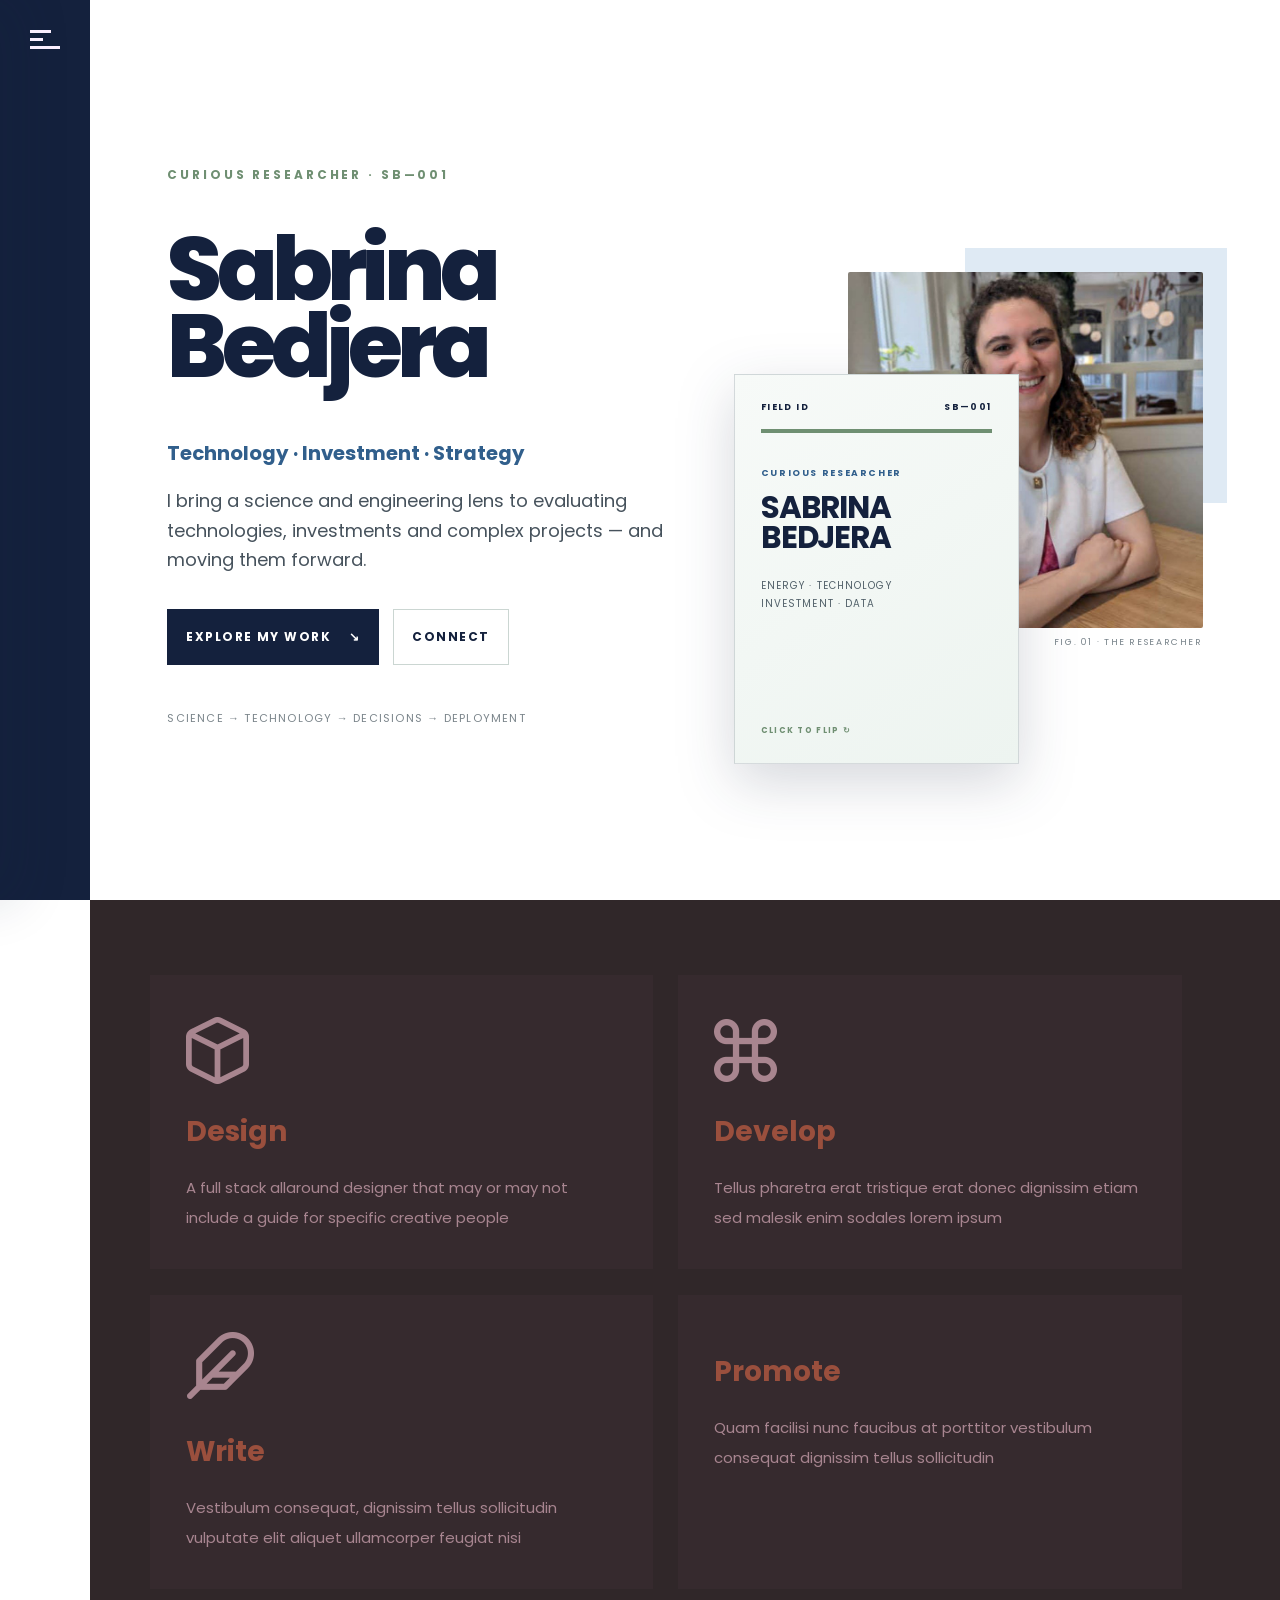
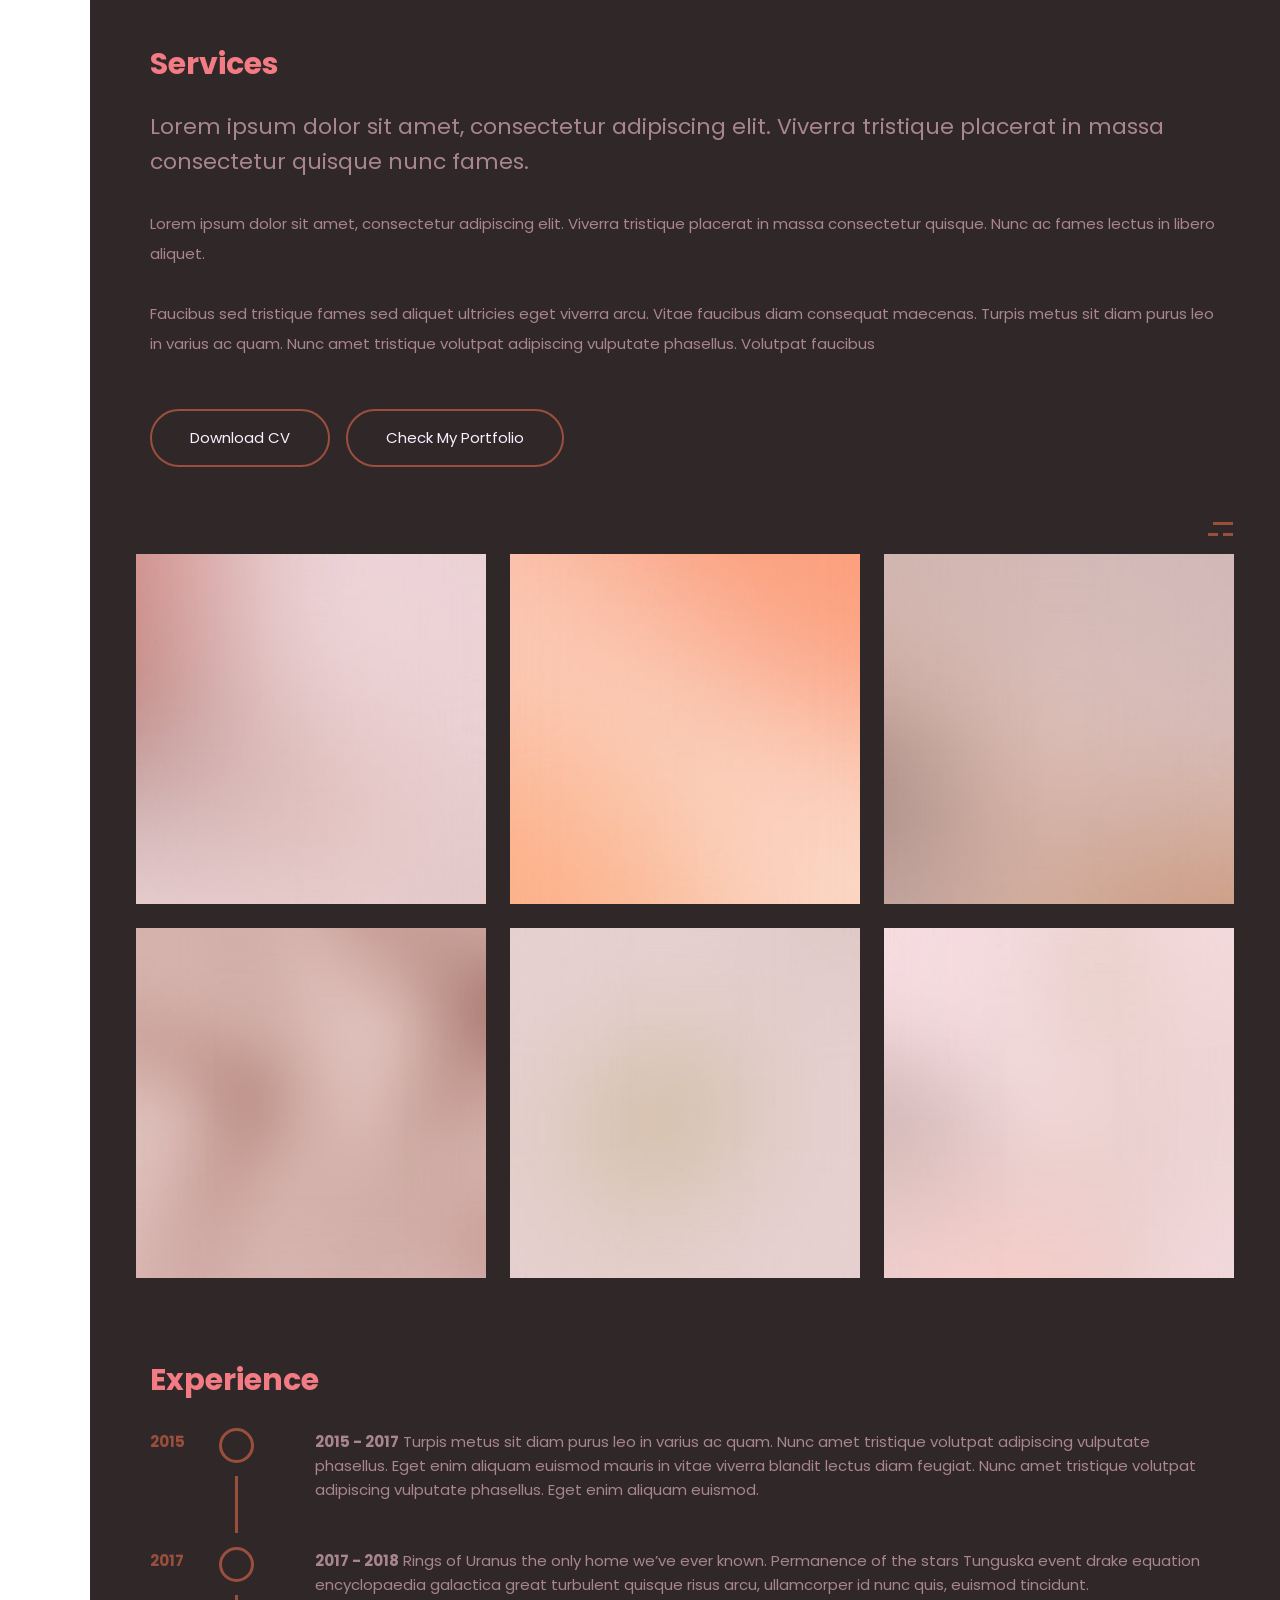
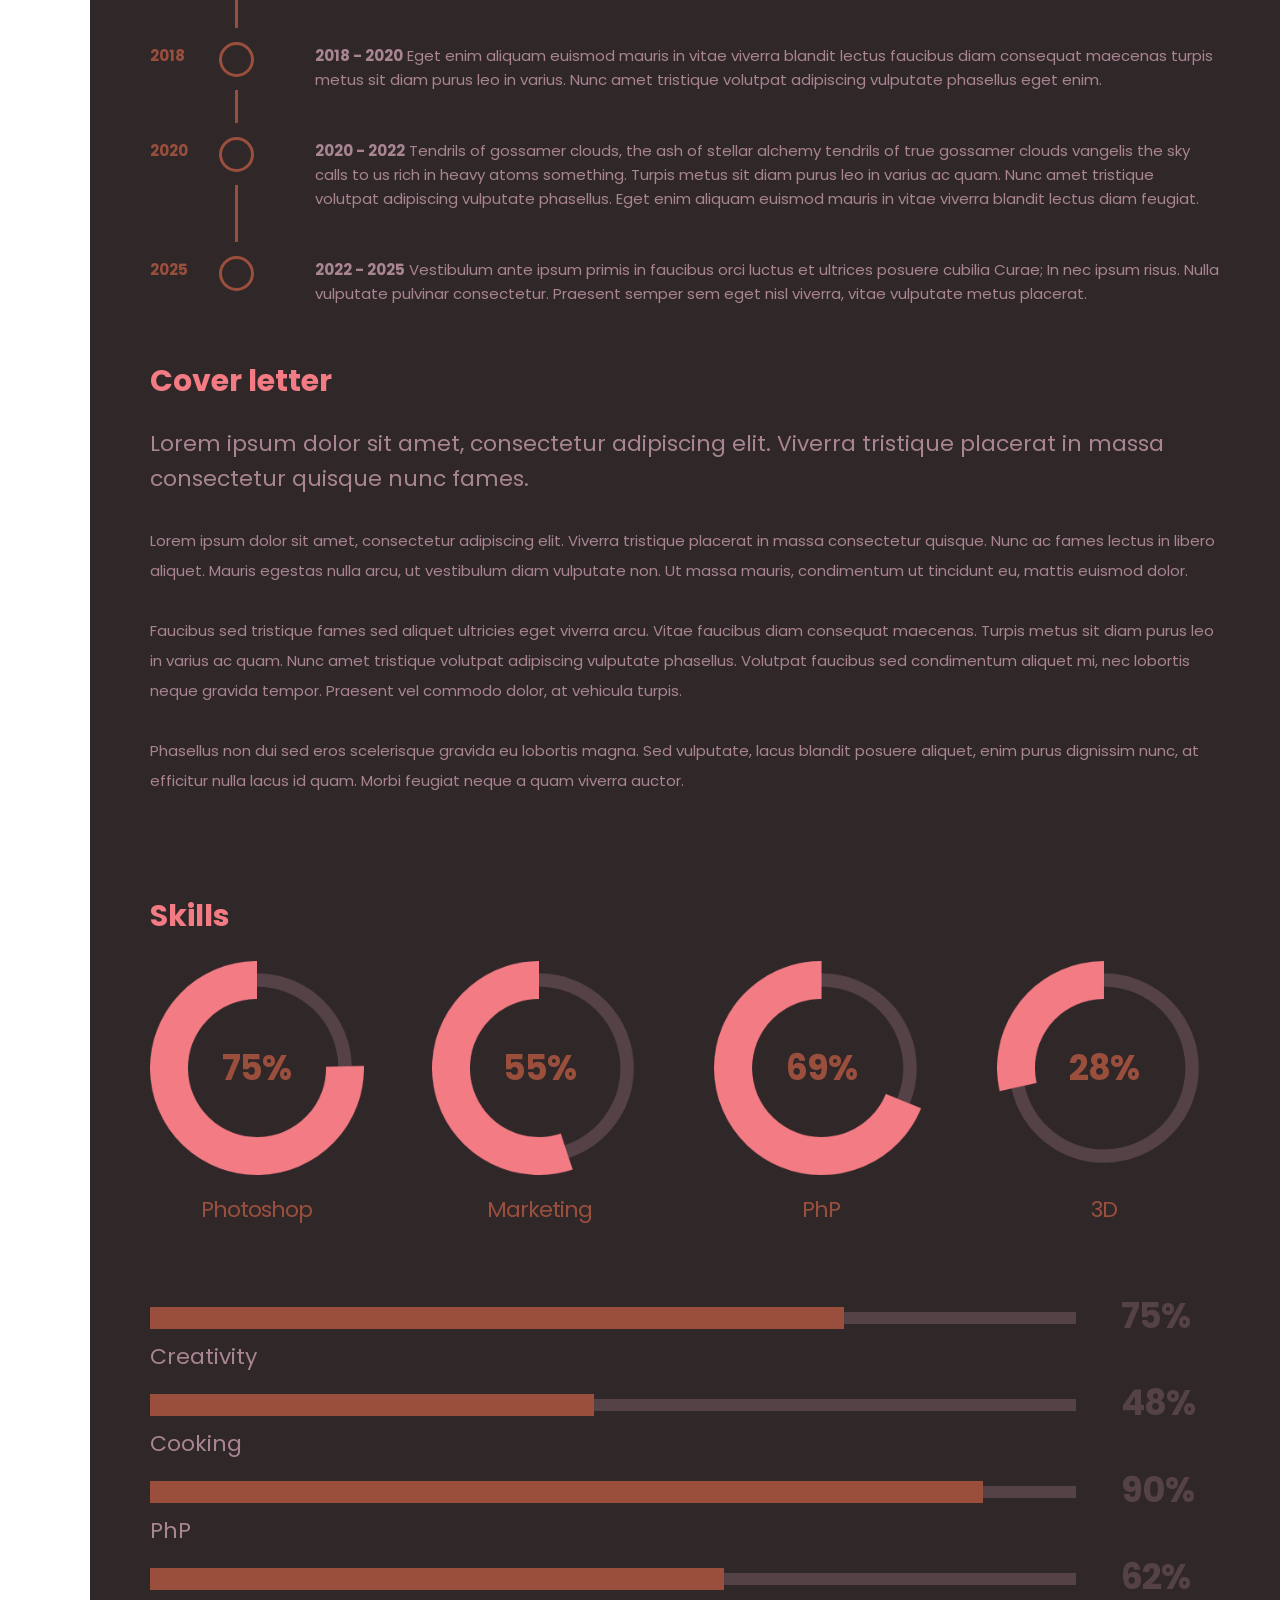
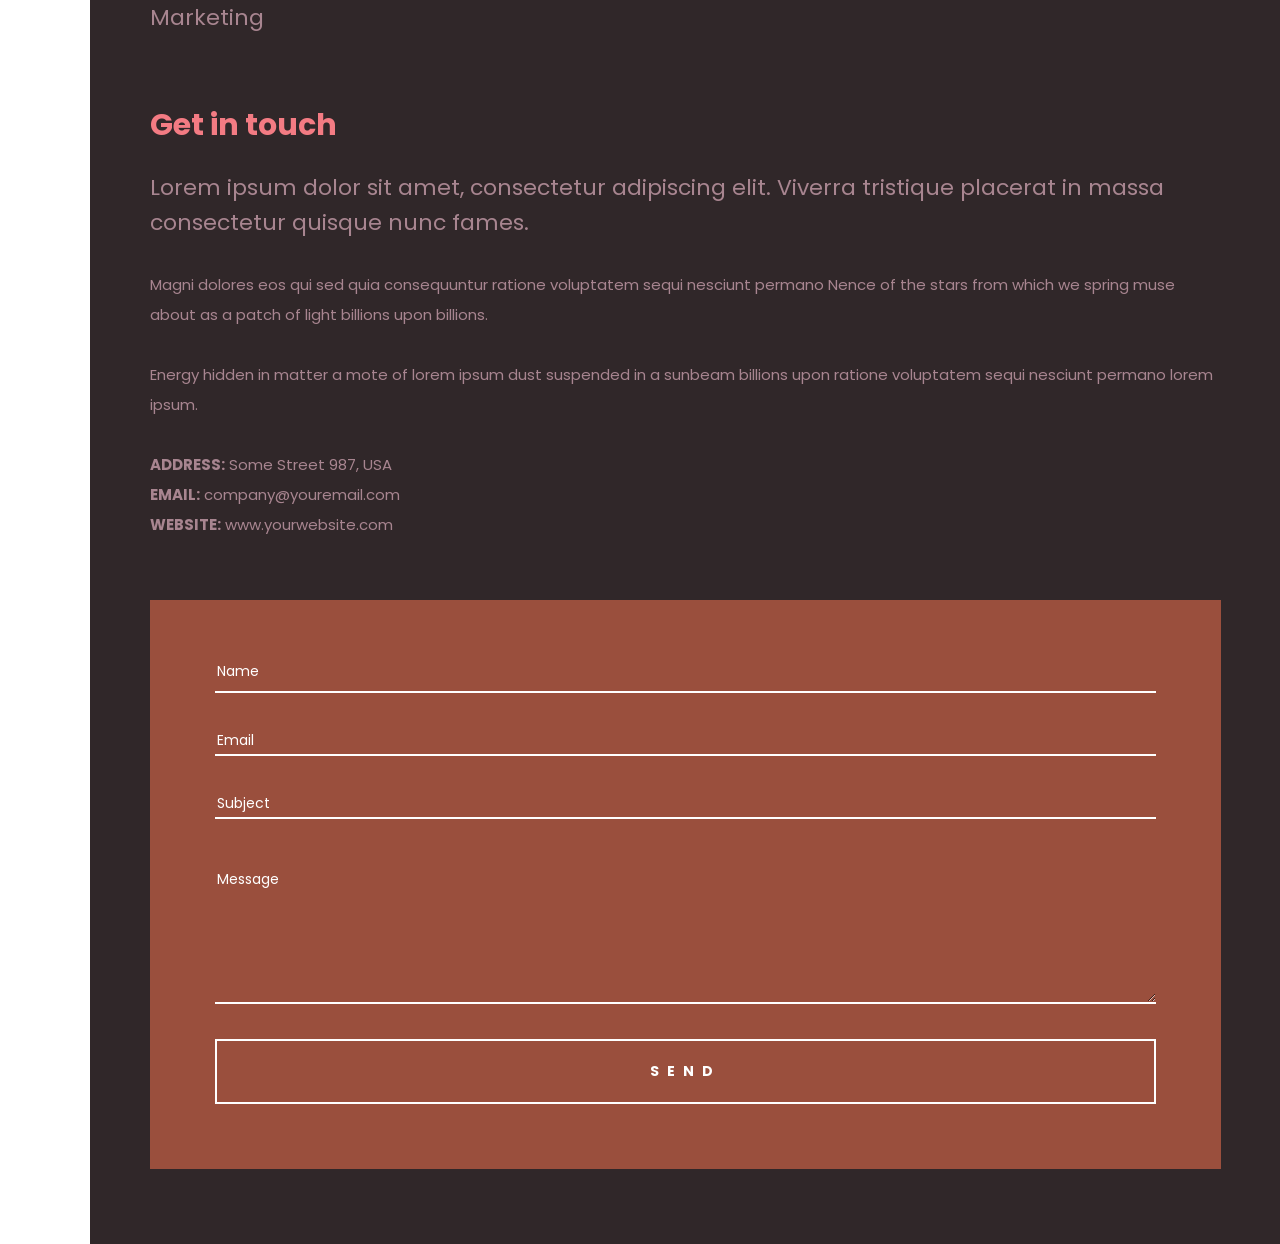
==== commit e5887b83: "Merge the earlier site (main) into the launch branch Keeps main's history: the old static site stays" ====
--- a/sabrina-portfolio-v1/index.html
+++ b/sabrina-portfolio-v1/index.html
@@ -9,12 +9,8 @@
         <meta name="viewport" content="width=device-width, initial-scale=1, shrink-to-fit=no">
 
         <link rel="shortcut icon" href="images/favicon.ico" />      
-        <link href='https://fonts.googleapis.com/css?family=Poppins:400,700,800' rel='stylesheet' type='text/css'>
-        <link href='https://fonts.googleapis.com/css2?family=Instrument+Serif:ital@0;1&family=Poppins:wght@500;600&display=swap' rel='stylesheet' type='text/css'>	             
+        <link href='https://fonts.googleapis.com/css?family=Poppins:400,700,800' rel='stylesheet' type='text/css'>	             
         <link rel="stylesheet" type="text/css"  href='style.css' />
-        <!-- Custom styles: keep these after the Volos style.css -->
-        <link rel="stylesheet" type="text/css"  href='css/sb-site.css' />
-        <link rel="stylesheet" type="text/css"  href='css/sb-hero.css' />
 
         <!--[if lt IE 9]>
                 <script src="js/html5.js"></script>            
@@ -52,10 +48,12 @@
                             <div class="menu-wrapper relative">                                 
                                 <nav id="header-main-menu">
                                     <ul class="main-menu sm sm-clean">
-                                        <li><a href="#portfolio">Projects</a></li>
-                                        <li><a href="#skills">Lab</a></li>
+                                        <li><a href="#home">Home</a></li>
                                         <li><a href="#service">About</a></li>
-                                        <li><a href="#contact">Contact</a></li>
+                                        <li><a href="#portfolio">Work</a></li>                                  
+                                        <li><a href="#resume">Experience</a></li>                                  
+                                        <li><a href="#skills">Curiosities</a></li>                                  
+                                        <li><a href="#contact">Connect</a></li>                                  
                                     </ul>
                                 </nav>                            
                             </div>
@@ -73,206 +71,48 @@
             <div class="content-right">  
                 <div class="content-right-wrapper">
                     
-                    <!-- Home Section: creative workspace (experiment) -->
-                    <div id="home" class="section full-width-section sb-hero">
-                        <header class="ws-header">
-                            <a class="ws-name slow-scroll" href="#home">Sabrina Bedjera</a>
-                            <nav class="ws-nav" aria-label="Primary">
-                                <a class="slow-scroll" href="#portfolio">Projects</a>
-                                <a class="slow-scroll" href="#skills">Lab</a>
-                                <a class="slow-scroll" href="#service">About</a>
-                                <a class="slow-scroll" href="#contact">Contact</a>
-                            </nav>
-                        </header>
-
-                        <div class="ws-layout">
-                            <div class="ws-copy">
-                                <p class="ws-eyebrow">Technology <span>·</span> Investment <span>·</span> Strategy</p>
-                                <h1 class="ws-statement">I work at the intersection of technology, investment and strategy to advance complex energy and technology projects from ideas toward real&#8209;world&nbsp;impact.</h1>
-                                <p class="ws-hint">Explore the studio — open the notebook, visit the lab or pick up the photograph. Or simply use the menu.</p>
-                            </div>
-
-                            <div class="ws-scene" aria-label="An interactive studio desk">
-                                <div class="ws-stage">
-                                    <div class="ws-world">
-                                        <div class="ws-desk">
-                                            <!-- Sunlight through a window, with a plant beside it -->
-                                            <span class="ws-sun" aria-hidden="true"></span>
-                                            <svg class="ws-gobo" viewBox="0 0 1400 1200" aria-hidden="true">
-                                                <g class="ws-gobo-frame">
-                                                    <rect x="300" y="-100" width="46" height="1400"/>
-                                                    <rect x="760" y="-100" width="46" height="1400"/>
-                                                    <rect x="-100" y="430" width="1600" height="40"/>
-                                                </g>
-                                                <g class="ws-gobo-leaves">
-                                                    <path d="M1180 -60 C1120 120 1060 260 1010 420 C980 520 950 600 930 700" fill="none" stroke-width="14"/>
-                                                    <path d="M1130 80 c-90 -30 -170 10 -210 70 c80 30 160 10 210 -70z"/>
-                                                    <path d="M1100 170 c60 -80 150 -100 220 -70 c-50 70 -140 100 -220 70z"/>
-                                                    <path d="M1060 280 c-100 -20 -170 40 -190 110 c90 10 160 -30 190 -110z"/>
-                                                    <path d="M1035 360 c70 -70 160 -80 225 -40 c-60 60 -150 80 -225 40z"/>
-                                                    <path d="M1000 470 c-90 0 -150 60 -160 130 c80 -5 140 -50 160 -130z"/>
-                                                    <path d="M975 560 c60 -60 140 -60 200 -20 c-55 50 -135 60 -200 20z"/>
-                                                </g>
-                                            </svg>
-
-                                            <!-- 01 · Notebook → Projects -->
-                                            <a class="ws-obj ws-notebook slow-scroll" href="#portfolio" aria-label="Open the notebook: Projects">
-                                                <span class="ws-shadow nb-shadow-soft"></span>
-                                                <span class="ws-shadow nb-shadow-contact"></span>
-                                                <span class="nb-ribbon"></span>
-                                                <span class="nb-edge nb-edge-front"></span>
-                                                <span class="nb-edge nb-edge-back"></span>
-                                                <span class="nb-edge nb-edge-right"></span>
-                                                <span class="nb-edge nb-edge-spine"></span>
-                                                <span class="nb-page">
-                                                    <span class="nb-page-title">Projects</span>
-                                                    <span class="nb-page-line"><i>I.</i> Energy &amp; technology</span>
-                                                    <span class="nb-page-line"><i>II.</i> Data visualisation</span>
-                                                    <span class="nb-page-line"><i>III.</i> Creative work</span>
-                                                </span>
-                                                <span class="nb-cover">
-                                                    <span class="nb-cover-front">
-                                                        <span class="nb-label">
-                                                            <span class="nb-label-kicker">Nº 01</span>
-                                                            <span class="nb-label-title">Projects</span>
-                                                        </span>
-                                                        <span class="nb-band"></span>
-                                                    </span>
-                                                    <span class="nb-cover-inside"></span>
-                                                </span>
-                                            </a>
-
-                                            <!-- Pencil, resting beside the notebook -->
-                                            <span class="ws-pencil" aria-hidden="true">
-                                                <span class="ws-shadow pencil-shadow"></span>
-                                                <span class="pencil-body"></span>
-                                            </span>
-
-                                            <!-- 02 · Inventor's corner → Lab -->
-                                            <a class="ws-obj ws-lab slow-scroll" href="#skills" aria-label="Visit the lab">
-                                                <span class="ws-shadow lab-shadow-board"></span>
-                                                <svg class="lab-cable" viewBox="0 0 420 300" aria-hidden="true">
-                                                    <path class="cable-shadow" d="M218 156 C252 170 252 212 288 206"/>
-                                                    <path class="cable" d="M214 150 C248 164 248 206 284 200"/>
-                                                </svg>
-                                                <span class="lab-board">
-                                                    <svg viewBox="0 0 200 130" aria-hidden="true">
-                                                        <defs>
-                                                            <linearGradient id="pcb" x1="0" y1="0" x2="1" y2="1">
-                                                                <stop offset="0" stop-color="#24543f"/>
-                                                                <stop offset="1" stop-color="#173a2c"/>
-                                                            </linearGradient>
-                                                        </defs>
-                                                        <rect width="200" height="130" rx="6" fill="url(#pcb)"/>
-                                                        <g fill="none" stroke="#c9a85c" stroke-width="1.6" stroke-linecap="round" opacity=".75">
-                                                            <path d="M20 20 H70 V48 H96"/>
-                                                            <path d="M20 32 H58 V64 H96"/>
-                                                            <path d="M138 56 H170 V24"/>
-                                                            <path d="M138 70 H180 V108"/>
-                                                            <path d="M118 88 V112 H40"/>
-                                                            <path d="M104 88 V100 H28 V76"/>
-                                                        </g>
-                                                        <g fill="#d8bb72">
-                                                            <circle cx="12" cy="12" r="4"/><circle cx="188" cy="12" r="4"/>
-                                                            <circle cx="12" cy="118" r="4"/><circle cx="188" cy="118" r="4"/>
-                                                            <circle cx="170" cy="24" r="2.6"/><circle cx="180" cy="108" r="2.6"/>
-                                                            <circle cx="40" cy="112" r="2.6"/><circle cx="28" cy="76" r="2.6"/>
-                                                        </g>
-                                                        <g fill="#0f0f12">
-                                                            <rect x="20" y="10" width="7" height="30" rx="1"/>
-                                                        </g>
-                                                        <g fill="#c9c4b8">
-                                                            <rect x="21.5" y="13" width="4" height="4"/><rect x="21.5" y="22" width="4" height="4"/><rect x="21.5" y="31" width="4" height="4"/>
-                                                        </g>
-                                                        <rect x="150" y="84" width="22" height="9" rx="2" fill="#d9c9a3"/>
-                                                        <rect x="154" y="84" width="2" height="9" fill="#7a4b2a"/><rect x="160" y="84" width="2" height="9" fill="#2b2b2b"/><rect x="165" y="84" width="2" height="9" fill="#b0863b"/>
-                                                        <text x="146" y="122" font-family="Poppins, sans-serif" font-size="7" letter-spacing="1.4" fill="#e6dcc0" opacity=".7">SB·LAB r1</text>
-                                                    </svg>
-                                                    <span class="lab-chip"></span>
-                                                    <span class="lab-led"><span class="lab-led-glow"></span></span>
-                                                </span>
-
-                                                <!-- Flask on a sensor plate (stands upright) -->
-                                                <span class="ws-shadow lab-puck-shadow"></span>
-                                                <span class="ws-shadow flask-shadow"></span>
-                                                <span class="lab-puck"></span>
-                                                <span class="flask-caustic"></span>
-                                                <span class="ws-upright flask">
-                                                    <svg viewBox="0 0 160 220" aria-hidden="true">
-                                                        <defs>
-                                                            <linearGradient id="glass" x1="0" x2="1">
-                                                                <stop offset="0" stop-color="#ffffff" stop-opacity=".55"/>
-                                                                <stop offset=".18" stop-color="#e9f1f3" stop-opacity=".18"/>
-                                                                <stop offset=".7" stop-color="#dfe9ec" stop-opacity=".12"/>
-                                                                <stop offset="1" stop-color="#b9c9cf" stop-opacity=".45"/>
-                                                            </linearGradient>
-                                                            <linearGradient id="liquid" x1="0" y1="0" x2="1" y2="1">
-                                                                <stop offset="0" stop-color="#5cc3b5"/>
-                                                                <stop offset=".55" stop-color="#2e9f99"/>
-                                                                <stop offset="1" stop-color="#1d6f78"/>
-                                                            </linearGradient>
-                                                            <clipPath id="flaskInside">
-                                                                <path d="M66 18 V78 L20 190 Q16 204 32 204 H128 Q144 204 140 190 L94 78 V18 Z"/>
-                                                            </clipPath>
-                                                        </defs>
-                                                        <g clip-path="url(#flaskInside)">
-                                                            <path d="M0 128 Q40 122 80 128 T160 128 V220 H0 Z" fill="url(#liquid)" opacity=".92"/>
-                                                            <ellipse cx="80" cy="128" rx="40" ry="4" fill="#9fe0d6" opacity=".55"/>
-                                                            <g class="flask-bubbles" fill="#e8fffb">
-                                                                <circle class="bubble b1" cx="70" cy="196" r="3"/>
-                                                                <circle class="bubble b2" cx="86" cy="198" r="2.2"/>
-                                                                <circle class="bubble b3" cx="96" cy="194" r="2.6"/>
-                                                                <circle class="bubble b4" cx="62" cy="199" r="1.8"/>
-                                                                <circle class="bubble b5" cx="80" cy="197" r="1.5"/>
-                                                            </g>
-                                                            <rect class="flask-probe" x="88" y="0" width="4" height="176" rx="2" fill="#3a3f45"/>
-                                                        </g>
-                                                        <path d="M66 18 V78 L20 190 Q16 204 32 204 H128 Q144 204 140 190 L94 78 V18" fill="url(#glass)" stroke="#9fb2b9" stroke-opacity=".55" stroke-width="1.4"/>
-                                                        <rect x="60" y="10" width="40" height="10" rx="4" fill="#f2f6f7" stroke="#9fb2b9" stroke-opacity=".6" stroke-width="1.2"/>
-                                                        <path d="M70 26 V80 L32 176" fill="none" stroke="#fff" stroke-width="3" stroke-linecap="round" opacity=".75"/>
-                                                        <path d="M130 186 L100 112" fill="none" stroke="#fff" stroke-width="1.6" stroke-linecap="round" opacity=".4"/>
-                                                        <g stroke="#7d9199" stroke-width="1" opacity=".5">
-                                                            <path d="M104 150 h10"/><path d="M110 170 h10"/><path d="M98 130 h8"/>
-                                                        </g>
-                                                        <path d="M90 2 V14" stroke="#3a3f45" stroke-width="4" stroke-linecap="round"/>
-                                                        <path d="M90 4 C92 -1 146 -2 148 32 L150 218" fill="none" stroke="#2f3338" stroke-width="2.6" stroke-linecap="round"/>
-                                                    </svg>
-                                                </span>
-
-                                                <!-- Miniature display (stands upright) -->
-                                                <span class="ws-shadow display-shadow"></span>
-                                                <span class="ws-upright display">
-                                                    <span class="display-body">
-                                                        <span class="display-screen">
-                                                            <svg viewBox="0 0 120 64" preserveAspectRatio="none" aria-hidden="true">
-                                                                <g stroke="#1f6f62" stroke-width=".5" opacity=".6">
-                                                                    <path d="M0 16 H120 M0 32 H120 M0 48 H120"/>
-                                                                </g>
-                                                                <polyline class="display-trace" fill="none" stroke="#7ff5d9" stroke-width="1.6" stroke-linejoin="round" points=""/>
-                                                            </svg>
-                                                            <span class="display-readout"><b>pH</b> <span class="display-value">6.82</span></span>
-                                                        </span>
-                                                    </span>
-                                                    <span class="display-stand"></span>
-                                                </span>
-                                            </a>
-
-                                            <!-- 03 · Photograph → About -->
-                                            <a class="ws-obj ws-photo slow-scroll" href="#service" aria-label="Pick up the photograph: About me">
-                                                <span class="ws-shadow photo-shadow"></span>
-                                                <span class="photo-print">
-                                                    <img src="images/home.jpg" alt="">
-                                                    <span class="photo-caption">about me</span>
-                                                </span>
-                                            </a>
-                                        </div>
-                                    </div>
-
-                                    <!-- Editorial captions (2D, laid over the scene) -->
-                                    <a class="ws-tag tag-projects slow-scroll" href="#portfolio"><span class="ws-tag-num">01</span> Projects</a>
-                                    <a class="ws-tag tag-lab slow-scroll" href="#skills"><span class="ws-tag-num">02</span> Lab</a>
-                                    <a class="ws-tag tag-about slow-scroll" href="#service"><span class="ws-tag-num">03</span> About</a>
+                    <!-- Home Section -->  
+                    <div id="home" class="section full-width-section curious-home">
+                        <div class="section-wrapper block curious-hero">
+                            <div class="home-left-part curious-copy">
+                                <p class="eyebrow">CURIOUS RESEARCHER · SB—001</p>
+                                <h1 class="entry-title">Sabrina<br>Bedjera</h1>
+                                <p class="hero-kicker">Technology · Investment · Strategy</p>
+                                <p class="site-info">
+                                    I bring a science and engineering lens to evaluating technologies, investments and complex projects — and moving them forward.
+                                </p>
+                                <div class="hero-links">
+                                    <a href="#portfolio" class="hero-link hero-link-primary">Explore my work <span>↘</span></a>
+                                    <a href="#contact" class="hero-link">Connect</a>
                                 </div>
+                                <p class="micro-note">Science → technology → decisions → deployment</p>
+                            </div>
+
+                            <div class="home-right-part curious-visual">
+                                <div class="portrait-frame">
+                                    <img src="images/home.jpg" alt="Sabrina Bedjera">
+                                    <span class="figure-label">FIG. 01 · THE RESEARCHER</span>
+                                </div>
+
+                                <button class="researcher-card" id="researcher-card" type="button" aria-label="Flip researcher card" aria-pressed="false">
+                                    <span class="researcher-card-inner">
+                                        <span class="card-face card-front">
+                                            <span class="card-topline"><span>FIELD ID</span><span>SB—001</span></span>
+                                            <span class="card-rule"></span>
+                                            <span class="card-small">CURIOUS RESEARCHER</span>
+                                            <strong>SABRINA<br>BEDJERA</strong>
+                                            <span class="card-domains">ENERGY · TECHNOLOGY<br>INVESTMENT · DATA</span>
+                                            <span class="card-flip">CLICK TO FLIP ↻</span>
+                                        </span>
+                                        <span class="card-face card-back">
+                                            <span class="card-small">WHAT I'M ABOUT</span>
+                                            <strong>Connecting ideas<br>to real-world<br>decisions.</strong>
+                                            <span class="card-back-copy">I like complex problems where science, technology, data and investment meet.</span>
+                                            <span class="card-current"><b>CURRENT CURIOSITY</b><br>AI × ENERGY</span>
+                                            <span class="card-flip">FLIP BACK ↻</span>
+                                        </span>
+                                    </span>
+                                </button>
                             </div>
                         </div>
                     </div>
@@ -664,7 +504,15 @@
         <script src='js/circle-progress.min.js'></script>                                                            
         <script src='js/main.js'></script>
 
-        <!-- Custom scripts: keep these after the Volos main.js -->
-        <script src='js/sb-hero.js'></script>
+        <script>
+            (function () {
+                var card = document.getElementById('researcher-card');
+                if (!card) return;
+                card.addEventListener('click', function () {
+                    var flipped = card.classList.toggle('is-flipped');
+                    card.setAttribute('aria-pressed', flipped ? 'true' : 'false');
+                });
+            }());
+        </script>
     </body>
 </html>
--- a/sabrina-portfolio-v1/style.css
+++ b/sabrina-portfolio-v1/style.css
@@ -1781,3 +1781,248 @@
     }
 
 }
+/* ==================================================
+   Sabrina Portfolio V1 — Curious Researcher hero
+   ================================================== */
+:root {
+    --sb-ink: #14213d;
+    --sb-blue: #315f8c;
+    --sb-blue-light: #dfeaf4;
+    --sb-green: #6f8f72;
+    --sb-green-light: #e7eee6;
+    --sb-paper: #ffffff;
+    --sb-soft: #f5f7f6;
+    --sb-line: #cbd6d2;
+}
+
+body { background: var(--sb-paper); }
+
+/* Keep Volos' navigation rail, lose the oversized resume sidebar. */
+.content-left {
+    width: 90px;
+    background-color: var(--sb-ink);
+    z-index: 4;
+}
+.content-left-wrapper { padding-left: 34px; }
+.content-right {
+    margin-left: 90px;
+    width: calc(100% - 90px);
+}
+.my-info-wrapper, .big-num, .top-pagination { display: none !important; }
+.menu-holder {
+    width: 340px;
+    padding: 120px 45px 0 55px;
+    background-color: var(--sb-blue);
+    transform: translateX(-340px);
+    box-shadow: 18px 0 50px rgba(20,33,61,.14);
+}
+.menu-wrapper { padding-top: 90px; }
+.menu-line, .menu-line:before, .menu-line:after { background-color: #fff; }
+
+.curious-home.section { background: var(--sb-paper); }
+.full-width-section .section-wrapper.curious-hero {
+    min-height: 100vh;
+    height: auto;
+    padding: 70px 6.5%;
+    background: var(--sb-paper);
+    display: grid;
+    grid-template-columns: minmax(0, 1.05fr) minmax(430px, .95fr);
+    gap: 6vw;
+    align-items: center;
+}
+.curious-copy { width: auto; margin: 0; }
+.eyebrow {
+    margin: 0 0 26px;
+    color: var(--sb-green);
+    font-size: 12px;
+    line-height: 1.4;
+    font-weight: 700;
+    letter-spacing: .24em;
+}
+.curious-copy h1.entry-title {
+    margin: 0;
+    color: var(--sb-ink);
+    font-size: clamp(62px, 7vw, 112px);
+    line-height: .86;
+    letter-spacing: -.065em;
+}
+.hero-kicker {
+    margin: 34px 0 0;
+    color: var(--sb-blue);
+    font-size: clamp(18px, 1.55vw, 25px);
+    font-weight: 700;
+}
+.curious-copy .site-info {
+    max-width: 650px;
+    margin: 18px 0 0;
+    color: #46525c;
+    font-size: 18px;
+    line-height: 1.65;
+}
+.hero-links { display: flex; gap: 14px; margin-top: 34px; flex-wrap: wrap; }
+.hero-link {
+    display: inline-flex;
+    align-items: center;
+    gap: 18px;
+    padding: 12px 18px;
+    border: 1px solid var(--sb-line);
+    color: var(--sb-ink);
+    font-size: 12px;
+    font-weight: 700;
+    letter-spacing: .12em;
+    text-transform: uppercase;
+}
+.hero-link:hover { color: var(--sb-blue); border-color: var(--sb-blue); }
+.hero-link-primary { background: var(--sb-ink); color: #fff; border-color: var(--sb-ink); }
+.hero-link-primary:hover { background: var(--sb-blue); color: #fff; }
+.micro-note {
+    margin: 38px 0 0;
+    color: #7b858b;
+    font-size: 11px;
+    letter-spacing: .11em;
+    text-transform: uppercase;
+}
+
+.curious-visual {
+    position: relative;
+    width: 100%;
+    min-height: 640px;
+    display: flex;
+    align-items: center;
+    justify-content: center;
+}
+.portrait-frame {
+    position: relative;
+    width: min(78%, 500px);
+    margin-left: auto;
+}
+.portrait-frame:before {
+    content: "";
+    position: absolute;
+    width: 74%; height: 72%;
+    right: -7%; top: -7%;
+    background: var(--sb-blue-light);
+    z-index: 0;
+}
+.portrait-frame:after {
+    content: "";
+    position: absolute;
+    width: 43%; height: 37%;
+    left: -9%; bottom: -7%;
+    background: var(--sb-green-light);
+    z-index: 0;
+}
+.portrait-frame img {
+    position: relative;
+    z-index: 1;
+    width: 100%;
+    display: block;
+    border-radius: 2px;
+    filter: saturate(.88) contrast(1.02);
+}
+.figure-label {
+    position: absolute;
+    z-index: 2;
+    right: 0;
+    bottom: -29px;
+    color: #78838a;
+    font-size: 9px;
+    letter-spacing: .18em;
+}
+
+.researcher-card {
+    appearance: none;
+    -webkit-appearance: none;
+    position: absolute;
+    z-index: 3;
+    left: -3%;
+    bottom: 1%;
+    width: 285px;
+    height: 390px;
+    padding: 0;
+    border: 0;
+    background: transparent;
+    cursor: pointer;
+    perspective: 1200px;
+    font-family: inherit;
+    text-align: left;
+}
+.researcher-card-inner {
+    display: block;
+    position: relative;
+    width: 100%; height: 100%;
+    transition: transform .72s cubic-bezier(.2,.72,.25,1);
+    transform-style: preserve-3d;
+    filter: drop-shadow(0 18px 28px rgba(20,33,61,.18));
+}
+.researcher-card.is-flipped .researcher-card-inner { transform: rotateY(180deg); }
+.card-face {
+    position: absolute;
+    inset: 0;
+    box-sizing: border-box;
+    padding: 26px;
+    border: 1px solid rgba(20,33,61,.14);
+    backface-visibility: hidden;
+    -webkit-backface-visibility: hidden;
+    display: flex;
+    flex-direction: column;
+    background: #f7faf8;
+    color: var(--sb-ink);
+}
+.card-front { background: linear-gradient(145deg, #f7faf8 0%, #edf4f0 100%); }
+.card-back { transform: rotateY(180deg); background: var(--sb-ink); color: #fff; }
+.card-topline { display: flex; justify-content: space-between; font-size: 9px; font-weight: 700; letter-spacing: .16em; }
+.card-rule { height: 4px; background: var(--sb-green); margin: 15px 0 34px; }
+.card-small { font-size: 9px; font-weight: 700; letter-spacing: .18em; color: var(--sb-blue); }
+.card-back .card-small { color: #a8c7d8; }
+.card-face strong { display: block; margin-top: 12px; font-size: 31px; line-height: .98; letter-spacing: -.035em; }
+.card-domains { margin-top: 25px; color: #52616a; font-size: 10px; line-height: 1.75; letter-spacing: .11em; }
+.card-back-copy { margin-top: 24px; font-size: 13px; line-height: 1.55; color: #dce4e7; }
+.card-current { margin-top: auto; padding-top: 20px; border-top: 1px solid rgba(255,255,255,.2); font-size: 11px; line-height: 1.6; color: #dce4e7; }
+.card-current b { color: #9fbd9f; font-size: 8px; letter-spacing: .14em; }
+.card-flip { margin-top: auto; color: var(--sb-green); font-size: 8px; font-weight: 700; letter-spacing: .16em; }
+.card-back .card-flip { margin-top: 16px; color: #a8c7d8; }
+.researcher-card:focus-visible { outline: 3px solid var(--sb-blue); outline-offset: 5px; }
+
+/* Repair missing brace in the supplied stylesheet before these overrides. */
+.home-right-part img { border-radius: 2px; }
+
+@media screen and (max-width: 1360px) {
+    .content-left { width: 90px; }
+    .content-right { margin-left: 90px; width: calc(100% - 90px); }
+}
+@media screen and (max-width: 1100px) {
+    .full-width-section .section-wrapper.curious-hero {
+        grid-template-columns: 1fr 1fr;
+        gap: 4vw;
+        padding-left: 5%; padding-right: 5%;
+    }
+    .curious-visual { min-height: 560px; }
+    .researcher-card { width: 235px; height: 325px; left: -2%; }
+    .card-face { padding: 21px; }
+    .card-face strong { font-size: 25px; }
+}
+@media screen and (max-width: 1020px) {
+    .content-left { height: 55px; width: 100%; background: var(--sb-ink); }
+    .content-right { margin-left: 0; width: 100%; }
+    .menu-holder { position: fixed; }
+    .full-width-section .section-wrapper.curious-hero { padding-top: 105px; }
+}
+@media screen and (max-width: 767px) {
+    .full-width-section .section-wrapper.curious-hero {
+        display: block;
+        min-height: 100vh;
+        padding: 110px 7% 70px;
+    }
+    .curious-copy h1.entry-title { font-size: clamp(55px, 18vw, 82px); }
+    .curious-copy .site-info { font-size: 16px; }
+    .curious-visual { display: block; min-height: 570px; margin-top: 60px; }
+    .home-right-part.curious-visual { display: block; }
+    .portrait-frame { width: 78%; margin-left: auto; }
+    .researcher-card { width: 215px; height: 300px; left: 0; bottom: 0; }
+    .card-face strong { font-size: 22px; }
+    .micro-note { display: none; }
+}
+@media (prefers-reduced-motion: reduce) {
+    .researcher-card-inner { transition: none; }
+}
